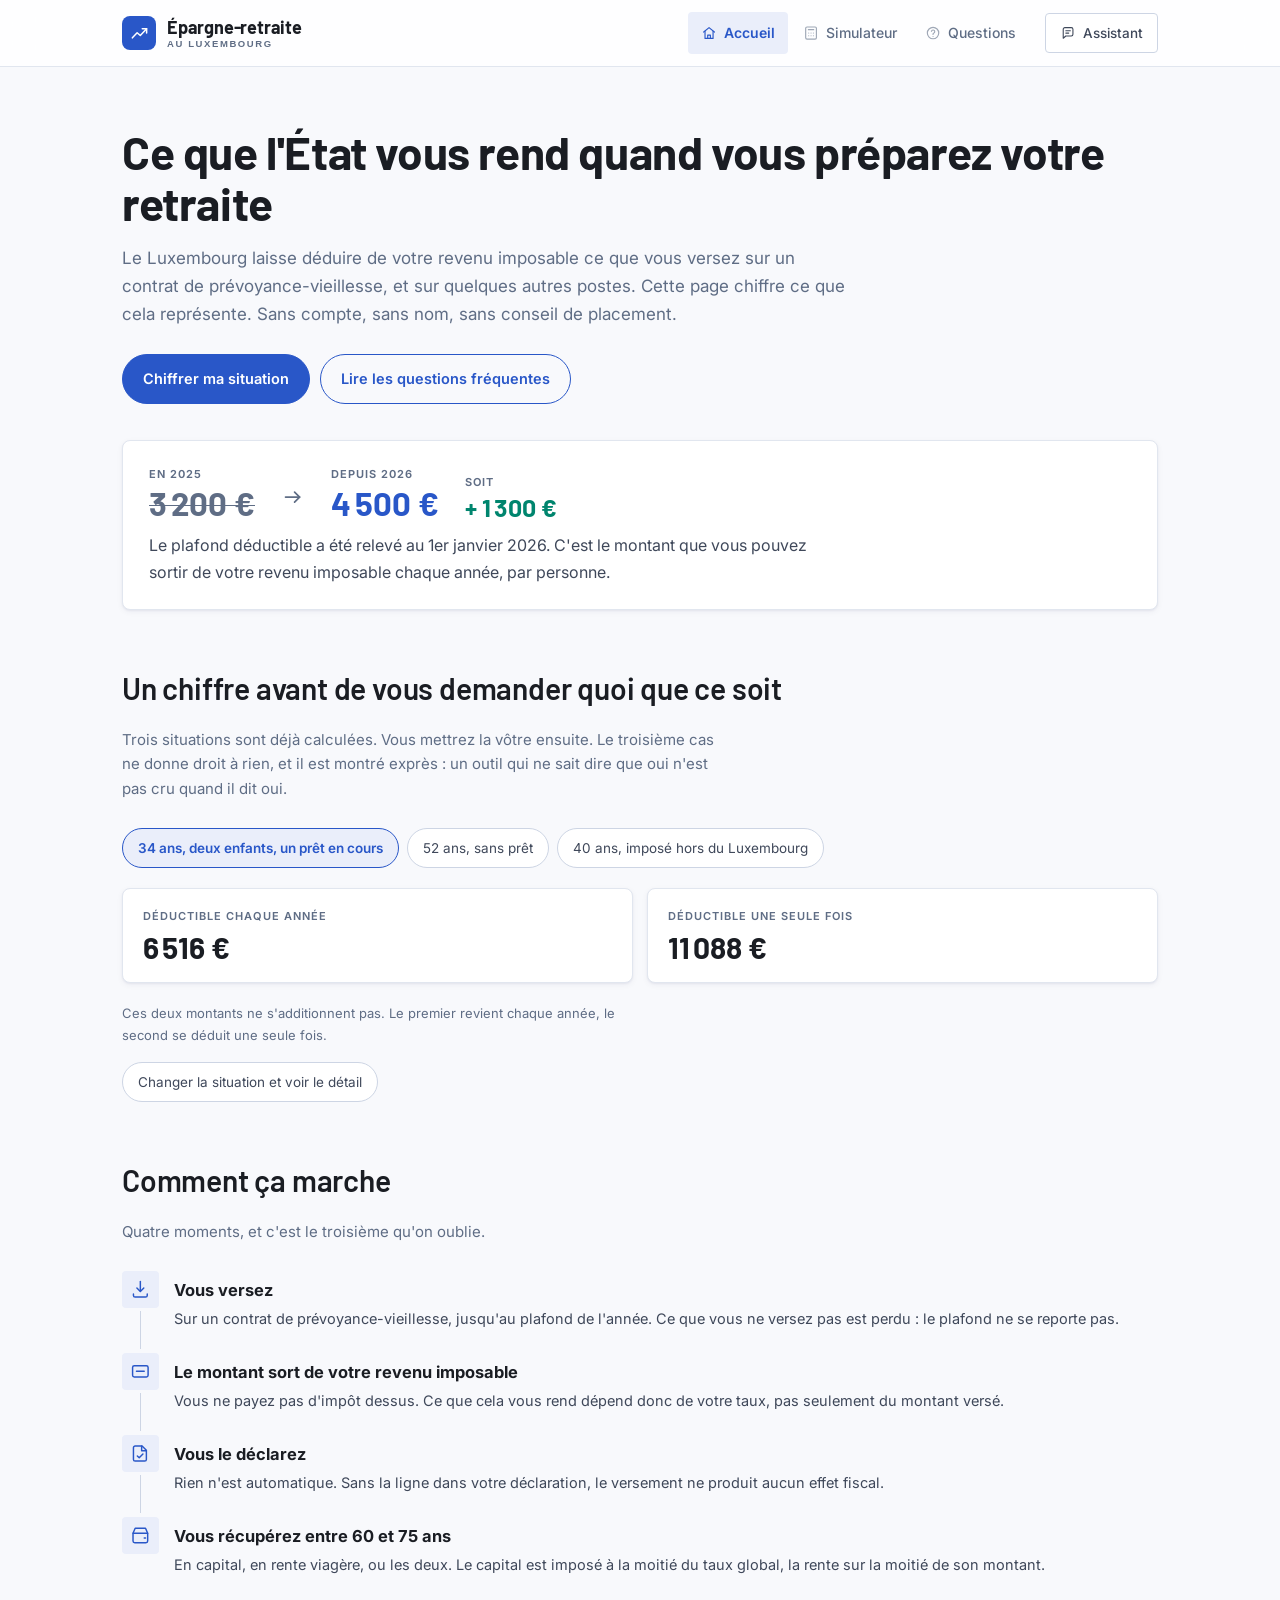
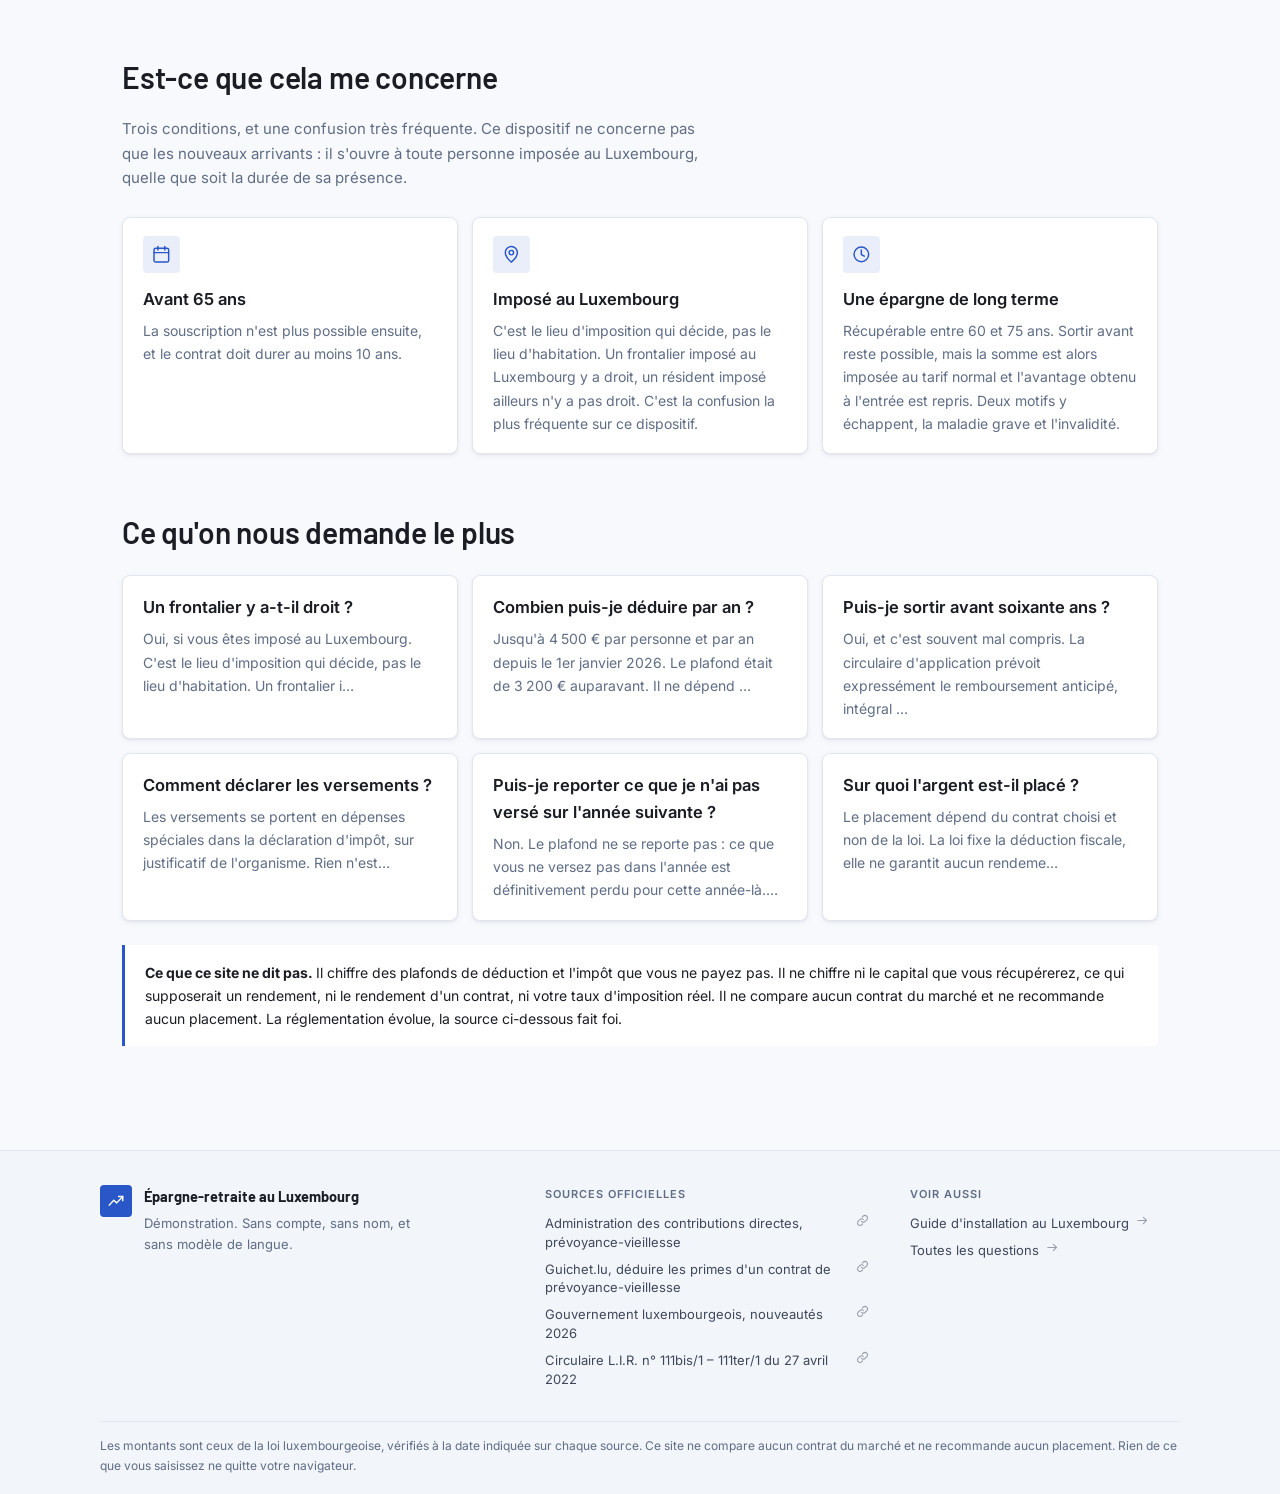
==== prevoyance/index.html @ 9c04411f "L'assistant devient un panneau qui renvoie a l'endroit exact de la page Il etait un quatrieme onglet" ====
<!doctype html>
<html lang="fr">
<head>
<meta charset="utf-8">
<meta name="viewport" content="width=device-width, initial-scale=1">
<title>Épargne-retraite au Luxembourg</title>
<meta name="description" content="Ce que l'État vous rend quand vous préparez votre retraite. La déduction 111bis chiffrée sur votre situation, sans compte et sans nom.">
<link rel="stylesheet" href="app/site.css?v=3">
</head>
<body>

<!-- Le jeu d'icones du site. Defini une seule fois ici, appele par <use> :
     un seul trace en memoire, quelle que soit la frequence d'affichage, et
     aucune requete. Grille de 24, trait de 1.7, bouts ronds, currentColor,
     donc chaque icone prend la couleur du texte qui l'entoure. -->
<svg class="sprite" aria-hidden="true" focusable="false" width="0" height="0">
  <defs>
    <symbol id="i-accueil" viewBox="0 0 24 24" fill="none" stroke="currentColor" stroke-width="1.7" stroke-linecap="round" stroke-linejoin="round"><path d="M4 10.5 12 4l8 6.5"/><path d="M6 9.5V20h12V9.5"/><path d="M10 20v-5h4v5"/></symbol>
    <symbol id="i-calcul" viewBox="0 0 24 24" fill="none" stroke="currentColor" stroke-width="1.7" stroke-linecap="round" stroke-linejoin="round"><rect x="4" y="3" width="16" height="18" rx="2"/><path d="M8 7h8"/><path d="M8.5 12h.01M12 12h.01M15.5 12h.01M8.5 16h.01M12 16h.01M15.5 16h.01"/></symbol>
    <symbol id="i-questions" viewBox="0 0 24 24" fill="none" stroke="currentColor" stroke-width="1.7" stroke-linecap="round" stroke-linejoin="round"><circle cx="12" cy="12" r="8.5"/><path d="M9.6 9.4a2.5 2.5 0 1 1 3.2 2.9c-.5.2-.8.7-.8 1.2v.6"/><path d="M12 17.2h.01"/></symbol>
    <symbol id="i-dialogue" viewBox="0 0 24 24" fill="none" stroke="currentColor" stroke-width="1.7" stroke-linecap="round" stroke-linejoin="round"><path d="M20 14.5a2.5 2.5 0 0 1-2.5 2.5H9l-4 3.5V6.5A2.5 2.5 0 0 1 7.5 4h10A2.5 2.5 0 0 1 20 6.5z"/><path d="M9 9h7M9 12.5h4.5"/></symbol>
    <symbol id="i-soleil" viewBox="0 0 24 24" fill="none" stroke="currentColor" stroke-width="1.7" stroke-linecap="round" stroke-linejoin="round"><circle cx="12" cy="12" r="4"/><path d="M12 2.5v2M12 19.5v2M4.2 4.2l1.4 1.4M18.4 18.4l1.4 1.4M2.5 12h2M19.5 12h2M4.2 19.8l1.4-1.4M18.4 5.6l1.4-1.4"/></symbol>
    <symbol id="i-lune" viewBox="0 0 24 24" fill="none" stroke="currentColor" stroke-width="1.7" stroke-linecap="round" stroke-linejoin="round"><path d="M20 14.2A8.4 8.4 0 0 1 9.8 4 8.5 8.5 0 1 0 20 14.2z"/></symbol>
    <symbol id="i-systeme" viewBox="0 0 24 24" fill="none" stroke="currentColor" stroke-width="1.7" stroke-linecap="round" stroke-linejoin="round"><circle cx="12" cy="12" r="8.5"/><path d="M12 3.5v17" /><path d="M12 20.5a8.5 8.5 0 0 0 0-17" fill="currentColor" stroke="none"/></symbol>
    <symbol id="i-verser" viewBox="0 0 24 24" fill="none" stroke="currentColor" stroke-width="1.7" stroke-linecap="round" stroke-linejoin="round"><path d="M12 3v11"/><path d="M8 10.5 12 14.5l4-4"/><path d="M4 17.5v1.5a2 2 0 0 0 2 2h12a2 2 0 0 0 2-2v-1.5"/></symbol>
    <symbol id="i-retrancher" viewBox="0 0 24 24" fill="none" stroke="currentColor" stroke-width="1.7" stroke-linecap="round" stroke-linejoin="round"><rect x="3" y="5.5" width="18" height="13" rx="2"/><path d="M7.5 12h9"/></symbol>
    <symbol id="i-declarer" viewBox="0 0 24 24" fill="none" stroke="currentColor" stroke-width="1.7" stroke-linecap="round" stroke-linejoin="round"><path d="M6 3.5h8l5 5V19a2 2 0 0 1-2 2H6a2 2 0 0 1-2-2V5.5a2 2 0 0 1 2-2z"/><path d="M13.5 3.5V9H19"/><path d="M8.5 15l2.2 2.2L15 12.8"/></symbol>
    <symbol id="i-recuperer" viewBox="0 0 24 24" fill="none" stroke="currentColor" stroke-width="1.7" stroke-linecap="round" stroke-linejoin="round"><path d="M3.5 9.5h17v9a2 2 0 0 1-2 2h-13a2 2 0 0 1-2-2z"/><path d="M3.5 9.5 6 3.8h12l2.5 5.7"/><path d="M16.5 15h1.5"/></symbol>
    <symbol id="i-calendrier" viewBox="0 0 24 24" fill="none" stroke="currentColor" stroke-width="1.7" stroke-linecap="round" stroke-linejoin="round"><rect x="3.5" y="5" width="17" height="16" rx="2"/><path d="M3.5 10h17"/><path d="M8 3v4M16 3v4"/></symbol>
    <symbol id="i-territoire" viewBox="0 0 24 24" fill="none" stroke="currentColor" stroke-width="1.7" stroke-linecap="round" stroke-linejoin="round"><path d="M12 21s7-5.6 7-11a7 7 0 1 0-14 0c0 5.4 7 11 7 11z"/><circle cx="12" cy="10" r="2.6"/></symbol>
    <symbol id="i-duree" viewBox="0 0 24 24" fill="none" stroke="currentColor" stroke-width="1.7" stroke-linecap="round" stroke-linejoin="round"><circle cx="12" cy="12" r="8.5"/><path d="M12 7v5.2l3.4 2"/></symbol>
    <symbol id="i-valide" viewBox="0 0 24 24" fill="none" stroke="currentColor" stroke-width="1.7" stroke-linecap="round" stroke-linejoin="round"><circle cx="12" cy="12" r="8.5"/><path d="M8.4 12.3l2.5 2.5 4.7-5"/></symbol>
    <symbol id="i-bifurque" viewBox="0 0 24 24" fill="none" stroke="currentColor" stroke-width="1.7" stroke-linecap="round" stroke-linejoin="round"><path d="M12 20.5V13"/><path d="M12 13 6.5 8.2V3.5"/><path d="M12 13l5.5-4.8V3.5"/><circle cx="12" cy="21" r="1.4"/></symbol>
    <symbol id="i-hors" viewBox="0 0 24 24" fill="none" stroke="currentColor" stroke-width="1.7" stroke-linecap="round" stroke-linejoin="round"><circle cx="12" cy="12" r="8.5"/><path d="M6.2 6.2l11.6 11.6"/></symbol>
    <symbol id="i-bouclier" viewBox="0 0 24 24" fill="none" stroke="currentColor" stroke-width="1.7" stroke-linecap="round" stroke-linejoin="round"><path d="M12 3.2 5 6v6c0 4.2 3 7.4 7 8.8 4-1.4 7-4.6 7-8.8V6z"/><path d="M9.2 12.2l2 2 3.6-3.9"/></symbol>
    <symbol id="i-fleche" viewBox="0 0 24 24" fill="none" stroke="currentColor" stroke-width="1.7" stroke-linecap="round" stroke-linejoin="round"><path d="M4.5 12h14"/><path d="M13.5 7l5 5-5 5"/></symbol>
    <symbol id="i-lien" viewBox="0 0 24 24" fill="none" stroke="currentColor" stroke-width="1.7" stroke-linecap="round" stroke-linejoin="round"><path d="M10.5 13.5a4 4 0 0 0 5.7 0l2.6-2.6a4 4 0 1 0-5.7-5.7l-1.4 1.4"/><path d="M13.5 10.5a4 4 0 0 0-5.7 0l-2.6 2.6a4 4 0 1 0 5.7 5.7l1.4-1.4"/></symbol>
    <symbol id="i-fermer" viewBox="0 0 24 24" fill="none" stroke="currentColor" stroke-width="1.7" stroke-linecap="round" stroke-linejoin="round"><path d="M6.5 6.5l11 11M17.5 6.5l-11 11"/></symbol>
    <symbol id="i-cible" viewBox="0 0 24 24" fill="none" stroke="currentColor" stroke-width="1.7" stroke-linecap="round" stroke-linejoin="round"><circle cx="12" cy="12" r="8"/><circle cx="12" cy="12" r="3.4"/><path d="M12 1.8v2.6M12 19.6v2.6M1.8 12h2.6M19.6 12h2.6"/></symbol>
    <symbol id="i-source" viewBox="0 0 24 24" fill="none" stroke="currentColor" stroke-width="1.7" stroke-linecap="round" stroke-linejoin="round"><path d="M6 3.5h8l5 5V19a2 2 0 0 1-2 2H6a2 2 0 0 1-2-2V5.5a2 2 0 0 1 2-2z"/><path d="M13.5 3.5V9H19"/><path d="M8 13h8M8 16.5h5"/></symbol>
  </defs>
</svg>

<!-- Coquille propre a ce site : une marque, quatre liens, un pied de page.
     Aucune barre du guide d'installation, aucun selecteur d'audience. Ce site
     s'adresse aussi bien a quelqu'un qui vient d'arriver qu'a quelqu'un qui vit
     ici depuis dix ans, et sa navigation doit le dire. -->
<header class="top">
  <div class="top-in">
    <button class="brand" id="brand" title="Retour à l'accueil" aria-label="Épargne-retraite au Luxembourg, retour à l'accueil">
      <span class="mark" aria-hidden="true">
        <svg viewBox="0 0 24 24" fill="none" stroke="currentColor" stroke-width="1.9" stroke-linecap="round" stroke-linejoin="round" focusable="false">
          <path d="M3 17.5 9 11l4 3.5L21 6"/>
          <path d="M15.5 6H21v5.5"/>
        </svg>
      </span>
      <span class="brand-lock">
        <span class="brand-txt">Épargne-retraite</span>
        <span class="brand-desc">au Luxembourg</span>
      </span>
    </button>
    <nav class="tabs" id="tabs" role="tablist" aria-label="Sections">
      <button role="tab" id="tab-accueil" data-vue="accueil" aria-selected="true" aria-controls="vue-accueil" tabindex="0"><svg class="ic" aria-hidden="true" focusable="false"><use href="#i-accueil"/></svg><span>Accueil</span></button>
      <button role="tab" id="tab-simulateur" data-vue="simulateur" aria-selected="false" aria-controls="vue-simulateur" tabindex="-1"><svg class="ic" aria-hidden="true" focusable="false"><use href="#i-calcul"/></svg><span>Simulateur</span></button>
      <button role="tab" id="tab-questions" data-vue="questions" aria-selected="false" aria-controls="vue-questions" tabindex="-1"><svg class="ic" aria-hidden="true" focusable="false"><use href="#i-questions"/></svg><span>Questions</span></button>
    </nav>
    <!-- L'assistant n'est pas une destination, c'est un compagnon : il s'ouvre
         par-dessus la vue courante et y reste pendant qu'on lit. -->
    <button id="assistant-btn" class="btn-assistant" aria-expanded="false" aria-controls="panneau">
      <svg class="ic" aria-hidden="true" focusable="false"><use href="#i-dialogue"/></svg>
      <span>Assistant</span>
    </button>
  </div>
</header>

<main>

  <!-- Accueil -->
  <section class="vue" role="tabpanel" aria-labelledby="tab-accueil" id="vue-accueil">
    <div class="hero">
      <h1>Ce que l'État vous rend quand vous préparez votre retraite</h1>
      <p class="lead">
        Le Luxembourg laisse déduire de votre revenu imposable ce que vous versez sur un contrat
        de prévoyance-vieillesse, et sur quelques autres postes. Cette page chiffre ce que cela
        représente. Sans compte, sans nom, sans conseil de placement.
      </p>
      <div class="hero-cta">
        <button class="btn" data-aller="simulateur">Chiffrer ma situation</button>
        <button class="btn contour" data-aller="questions">Lire les questions fréquentes</button>
      </div>
    </div>

    <div id="acc-mouvement"></div>

    <h2>Un chiffre avant de vous demander quoi que ce soit</h2>
    <p class="lead small">
      Trois situations sont déjà calculées. Vous mettrez la vôtre ensuite. Le troisième cas ne
      donne droit à rien, et il est montré exprès : un outil qui ne sait dire que oui n'est pas
      cru quand il dit oui.
    </p>
    <div class="chips" id="acc-cas"></div>
    <div id="acc-apercu"></div>

    <h2>Comment ça marche</h2>
    <p class="lead small">Quatre moments, et c'est le troisième qu'on oublie.</p>
    <div id="acc-principe"></div>

    <h2>Est-ce que cela me concerne</h2>
    <p class="lead small">
      Trois conditions, et une confusion très fréquente. Ce dispositif ne concerne pas que
      les nouveaux arrivants : il s'ouvre à toute personne imposée au Luxembourg, quelle que
      soit la durée de sa présence.
    </p>
    <div id="acc-concerne"></div>

    <h2>Ce qu'on nous demande le plus</h2>
    <div class="grid" id="acc-questions"></div>

    <div class="notice small" id="acc-reserves"></div>
  </section>

  <!-- Ce que cela rapporte -->
  <section class="vue" role="tabpanel" aria-labelledby="tab-simulateur" id="vue-simulateur" hidden>
    <h1>Ce que cela rapporte</h1>
    <p class="lead">
      Quatre questions, et pas une de plus. Chaque montant affiché indique comment il est obtenu.
    </p>
    <div class="chips" id="sim-cas"></div>
    <div class="card">
      <div class="row" id="sim-champs"></div>
    </div>
    <div id="sim-resultat"></div>
    <div class="notice small" id="sim-reserves"></div>
  </section>

  <!-- Questions fréquentes -->
  <section class="vue" role="tabpanel" aria-labelledby="tab-questions" id="vue-questions" hidden>
    <h1>Questions fréquentes</h1>
    <p class="lead">
      On y trouve ce qu'on n'aurait pas su demander. Quelqu'un qui ignore que l'épargne est
      bloquée jusqu'à soixante ans ne tapera jamais la question : il la lira ici, et c'est la
      seule façon qu'il l'apprenne avant de signer.
      <span class="badge" id="q-compte"></span>
    </p>
    <div class="search-bar">
      <input type="search" id="q-filtre" placeholder="Filtrer : frontalier, plafond, sortie, décès..." autocomplete="off">
    </div>
    <div class="chips" id="q-themes"></div>
    <div id="q-liste"></div>
  </section>

  <!-- Poser une question -->

</main>

<!-- Le panneau est fixe et porte son propre defilement. Un cadre qui defile a
     l'interieur d'une page qui defile oblige a viser pour choisir lequel
     bouge : ici les deux zones sont separees a l'ecran, et chacune la sienne. -->
<div class="voile" id="voile" hidden></div>
<aside class="panneau" id="panneau" aria-labelledby="pan-titre" hidden>
  <div class="pan-tete">
    <h2 id="pan-titre">
      <svg class="ic" aria-hidden="true" focusable="false"><use href="#i-dialogue"/></svg>
      Poser une question
    </h2>
    <button class="pan-fermer" id="pan-fermer" aria-label="Fermer l'assistant">
      <svg class="ic" aria-hidden="true" focusable="false"><use href="#i-fermer"/></svg>
    </button>
  </div>
  <div class="pan-corps" id="pan-corps">
    <p class="pan-intro">
      Les réponses sont écrites et relues à l'avance, chacune avec sa source. Aucun modèle de
      langue ne rédige ici.
    </p>
    <details class="pan-perimetre">
      <summary>Ce que je sais, ce que je ne sais pas</summary>
      <div class="perimetre" id="as-perimetre"></div>
    </details>
    <div class="chat-log" id="as-log"></div>
  </div>
  <div class="chat-bar">
    <input type="text" id="as-input" placeholder="Votre question, en français courant" autocomplete="off">
    <button class="btn" id="as-envoyer">Demander</button>
  </div>
</aside>

<!-- Une mention qu'on lit sur les quatre vues n'est plus lue nulle part. Elle
     tient donc sur une ligne, et le detail s'ouvre pour qui le cherche. -->
<!-- Ce qu'un pied de page porte d'utile ici, ce sont les sources : le site
     s'interdit d'afficher une reponse sans elles, autant les rassembler. La
     mention legale tient sur une ligne, en bas, et ne se replie pas derriere
     un accordeon : trois lignes de texte ne meritent pas un mecanisme. -->
<footer class="pied">
  <div class="pied-grille">
    <div class="pied-marque">
      <span class="mark" aria-hidden="true">
        <svg viewBox="0 0 24 24" fill="none" stroke="currentColor" stroke-width="1.9" stroke-linecap="round" stroke-linejoin="round" focusable="false">
          <path d="M3 17.5 9 11l4 3.5L21 6"/>
          <path d="M15.5 6H21v5.5"/>
        </svg>
      </span>
      <div>
        <strong>Épargne-retraite au Luxembourg</strong>
        <p>Démonstration. Sans compte, sans nom, et sans modèle de langue.</p>
      </div>
    </div>
    <div class="pied-col">
      <h2>Sources officielles</h2>
      <ul id="pied-sources"></ul>
    </div>
    <div class="pied-col">
      <h2>Voir aussi</h2>
      <ul id="pied-liens"></ul>
    </div>
  </div>
  <p class="pied-bas">
    Les montants sont ceux de la loi luxembourgeoise, vérifiés à la date indiquée sur chaque
    source. Ce site ne compare aucun contrat du marché et ne recommande aucun placement. Rien de
    ce que vous saisissez ne quitte votre navigateur.
  </p>
</footer>

<script src="app/prevoyance.js?v=3"></script>
<script src="app/questions.js?v=3"></script>
<script src="app/site.js?v=3"></script>
</body>
</html>
---- prevoyance/app/site.css ----
/* ============================================================
   Épargne-retraite au Luxembourg — site autonome
   ============================================================
   Feuille propre a ce site. Elle ne partage rien avec le guide
   d'installation : ni la palette, ni la structure, ni le vocabulaire.
   Deux sites, deux identites, meme exigence.
   ============================================================ */

@import url('https://fonts.googleapis.com/css2?family=Barlow:wght@500;600;700&family=Inter:wght@400;500;600;700&display=swap');

/* ------------------------------------------------------------
   Palette
   ------------------------------------------------------------
   Couleurs et typographie relevees sur le site institutionnel du
   groupe : bleu #2957c8, marine #01213c, gris #1a1d23 et #67768e,
   fonds #f8f9fc et #eaeefa, Barlow pour les titres, Inter pour le
   texte, rayons courts de 4 et 8 px.

   La reprise s'arrete a la palette et aux polices. Aucun logo,
   aucun nom, aucune signature : ce site est une demonstration sur
   un dispositif fiscal public, il ne doit passer pour la page
   officielle de personne.
   ------------------------------------------------------------ */

:root {
  --bg: #f8f9fc;
  --surface: #ffffff;
  --surface-2: #f2f5fa;
  --border: #e1e6ef;
  --border-fort: #cdd5e4;
  --text: #1a1d23;
  --text-2: #3f485a;
  /* Le gris de la charte, assombri d'un cran : #67768e rend 4.38 sur le fond
     de page et 3.97 sur le bleu clair, sous le seuil de 4.5 exige pour du
     petit texte. Celui-ci passe sur les quatre fonds clairs du site. */
  --muted: #5f6d85;
  --accent: #2957c8;
  --accent-2: #173682;
  --accent-soft: #eaeefa;
  --profond: #01213c;
  --ok: #00856e;
  --warn: #a04203;
  --warn-soft: #fff3eb;
  --ombre-s: 0 1px 2px rgba(4,29,88,.05), 0 2px 6px rgba(4,29,88,.05);
  --ombre-m: 0 6px 14px -4px rgba(4,29,88,.10), 0 18px 34px -10px rgba(4,29,88,.12);
  --r-s: 4px;
  --r-m: 8px;
  --max: 1080px;
  --micro: 11px;
  --h-champ: 44px;
  --h-top: 66px;
  --titre: Barlow, "Segoe UI", -apple-system, sans-serif;
  --sans: Inter, -apple-system, BlinkMacSystemFont, "Segoe UI", Roboto, sans-serif;
}

*, *::before, *::after { box-sizing: border-box; }

/* ---------- Les icones ----------
   Une icone est un mot de la phrase, pas une image posee a cote : elle
   s'aligne sur la ligne de base du texte et en prend la couleur, par
   currentColor. Sa taille suit celle du texte, en em et non en pixels, ce qui
   la garde juste quand la police grossit sur telephone. */
.sprite { position: absolute; width: 0; height: 0; overflow: hidden; }
.ic {
  width: 1.15em; height: 1.15em; flex: none;
  vertical-align: -.18em; color: inherit; pointer-events: none;
}
[hidden] { display: none !important; }
html, body { overflow-x: hidden; }
body {
  margin: 0; background: var(--bg); color: var(--text);
  font: 16px/1.65 var(--sans);
  -webkit-font-smoothing: antialiased;
}
a { color: var(--accent); text-underline-offset: 3px; }
:focus-visible { outline: 2px solid var(--accent); outline-offset: 2px; border-radius: var(--r-s); }

/* ---------- Coquille ---------- */

header.top {
  position: sticky; top: 0; z-index: 60;
  background: color-mix(in srgb, var(--surface) 82%, transparent);
  backdrop-filter: saturate(180%) blur(16px);
  -webkit-backdrop-filter: saturate(180%) blur(16px);
  border-bottom: 1px solid var(--border);
}
.top-in {
  max-width: var(--max); margin: 0 auto; height: var(--h-top);
  padding-left: max(22px, env(safe-area-inset-left));
  padding-right: max(22px, env(safe-area-inset-right));
  display: flex; align-items: center; gap: 16px; flex-wrap: nowrap;
}
.brand {
  display: flex; align-items: center; gap: 11px; flex: none;
  border: 0; background: none; color: inherit; padding: 0; cursor: pointer;
}
.brand .mark {
  width: 34px; height: 34px; border-radius: var(--r-m); flex: none;
  display: grid; place-items: center; color: var(--surface);
  background: var(--accent);
  transition: background .18s, transform .18s cubic-bezier(.2,.7,.2,1);
}
.brand .mark svg { width: 19px; height: 19px; }
.brand:hover .mark { background: var(--text); transform: translateY(-1px); }
.brand-lock { display: flex; flex-direction: column; align-items: flex-start; gap: 3px; line-height: 1; }
.brand-txt { font-family: var(--titre); font-weight: 700; font-size: 18px; letter-spacing: -.2px; white-space: nowrap; }
.brand-desc {
  font-size: 9.5px; font-weight: 620; letter-spacing: 1.6px;
  text-transform: uppercase; color: var(--muted); white-space: nowrap;
}

nav.tabs {
  display: flex; gap: 2px; margin-left: auto; flex: 0 1 auto; min-width: 0;
  overflow-x: auto; scrollbar-width: none; -webkit-overflow-scrolling: touch;
}
nav.tabs::-webkit-scrollbar { height: 0; }
nav.tabs[data-defile="droite"] { -webkit-mask-image: linear-gradient(90deg, #000 calc(100% - 24px), transparent); mask-image: linear-gradient(90deg, #000 calc(100% - 24px), transparent); }
nav.tabs[data-defile="gauche"] { -webkit-mask-image: linear-gradient(90deg, transparent, #000 24px); mask-image: linear-gradient(90deg, transparent, #000 24px); }
nav.tabs[data-defile="deux"] { -webkit-mask-image: linear-gradient(90deg, transparent, #000 24px, #000 calc(100% - 24px), transparent); mask-image: linear-gradient(90deg, transparent, #000 24px, #000 calc(100% - 24px), transparent); }
nav.tabs button {
  border: 0; background: none; color: var(--muted); cursor: pointer;
  padding: 9px 13px; border-radius: var(--r-s); font: inherit; font-size: 14px; font-weight: 500;
  flex: none; white-space: nowrap; transition: color .18s, background .18s;
  display: inline-flex; align-items: center; gap: 7px;
}
/* L'icone d'un onglet inactif se retire d'un cran : c'est le libelle qui porte
   le sens, l'icone n'aide qu'a le retrouver du coin de l'oeil. */
nav.tabs button .ic { opacity: .6; transition: opacity .18s; }
nav.tabs button:hover .ic,
nav.tabs button[aria-selected="true"] .ic { opacity: 1; }
nav.tabs button:hover { color: var(--text); background: var(--surface-2); }
nav.tabs button[aria-selected="true"] { color: var(--accent); font-weight: 600; background: var(--accent-soft); }


@media (max-width: 900px) {
  :root { --h-top: 58px; }
  .brand-txt { font-size: 16.5px; }
  nav.tabs button { padding: 8px 10px; font-size: 13.5px; }
}
@media (max-width: 620px) { .brand-desc { display: none; } }
/* Sous 520 px, le nom de la marque prend la moitie de la barre au detriment
   des onglets, qui eux servent a naviguer. La marque garde son signe, qui
   ramene a l'accueil et se reconnait aussi bien. */
@media (max-width: 520px) { .brand-txt { display: none; } }

/* Sous 760 px, trois elements se disputent la barre et les onglets sont les
   perdants : ils tombent a la largeur d'une icone. Le bouton de l'assistant
   passe donc au seul pictogramme, et les onglets a leur libelle seul. Ce sont
   les onglets qui portent la navigation, ils gardent le texte. */
@media (max-width: 760px) {
  .btn-assistant { padding: 0; width: 38px; height: 38px; justify-content: center; }
  .btn-assistant span { position: absolute; width: 1px; height: 1px; overflow: hidden; clip-path: inset(50%); }
  .btn-assistant .ic { width: 1.3em; height: 1.3em; }
  nav.tabs { flex: 1 1 auto; }
  nav.tabs button .ic { display: none; }
  nav.tabs button { gap: 0; }
}

/* ---------- Structure ---------- */

main { max-width: var(--max); margin: 0 auto; padding: 0 max(22px, env(safe-area-inset-left)) 80px; }
h1 { font-family: var(--titre); font-weight: 700; font-size: clamp(30px, 4.6vw, 46px); line-height: 1.1; margin: 40px 0 16px; letter-spacing: -.4px; }
h2 { font-family: var(--titre); font-weight: 600; font-size: clamp(22px, 2.8vw, 30px); margin: 54px 0 14px; letter-spacing: -.2px; }
h3 { font-size: 16.5px; margin: 20px 0 8px; font-weight: 620; }
p { color: var(--text-2); }
.lead { color: var(--muted); font-size: 17px; margin: 0 0 26px; max-width: 66ch; }
.lead.small { font-size: 15px; }
.hint { font-size: 13px; color: var(--muted); margin-top: 9px; max-width: 64ch; }

.hero { padding: 20px 0 8px; }
.hero-cta { display: flex; gap: 10px; flex-wrap: wrap; margin-top: 22px; }

.btn {
  border: 1px solid var(--accent); background: var(--accent); color: var(--surface);
  padding: 12px 20px; border-radius: 999px; cursor: pointer;
  font: inherit; font-size: 14.5px; font-weight: 600;
  transition: background .16s, border-color .16s, transform .16s;
}
.btn:hover { background: var(--text); border-color: var(--text); transform: translateY(-1px); }
.btn.contour { background: none; color: var(--accent); }
.btn.contour:hover { background: var(--accent-soft); color: var(--accent); border-color: var(--accent); transform: translateY(-1px); }

.card {
  background: var(--surface); border: 1px solid var(--border);
  border-radius: var(--r-m); padding: 22px 24px; box-shadow: var(--ombre-s); margin: 20px 0;
}
.row { display: flex; gap: 18px; flex-wrap: wrap; align-items: flex-end; }
.row > div { flex: 1 1 180px; min-width: 0; }
label { display: block; font-size: 13px; color: var(--muted); font-weight: 600; margin-bottom: 6px; }
input:not([type="checkbox"]), select {
  width: 100%; height: var(--h-champ); padding: 0 13px; margin: 0;
  -webkit-appearance: none; appearance: none;
  border: 1px solid var(--border-fort); border-radius: var(--r-s);
  background: var(--surface); color: var(--text);
  font: inherit; font-size: 15px; line-height: normal;
  transition: border-color .16s, box-shadow .16s;
}
select { padding-right: 34px; }

/* « appearance: none » emporte le chevron du select. Une variable CSS ne se
   resout pas dans un url(), et un data URI est charge comme un document
   separe : ni var(), ni currentColor n'y arrivent. Le chevron est donc trace
   au trait sur le conteneur du champ, ou il suit le theme sans effort. */
.champ-sel { position: relative; }
.champ-sel::after {
  content: ""; position: absolute; right: 15px; bottom: 18px;
  width: 8px; height: 8px; pointer-events: none;
  border-right: 1.7px solid var(--accent);
  border-bottom: 1.7px solid var(--accent);
  transform: rotate(45deg);
}
input:not([type="checkbox"]):focus, select:focus {
  outline: none; border-color: var(--accent);
  box-shadow: 0 0 0 3px var(--accent-soft);
}
input[type="number"] { -moz-appearance: textfield; }
input[type="number"]::-webkit-outer-spin-button,
input[type="number"]::-webkit-inner-spin-button { -webkit-appearance: none; margin: 0; }
.check { display: flex; flex-wrap: wrap; align-items: center; gap: 10px; }
.check input { width: 18px; height: 18px; flex: none; accent-color: var(--accent); }
.check label { margin: 0; flex: 1 1 14ch; min-width: 0; display: flex; align-items: center; color: var(--text-2); font-weight: 400; font-size: 14.5px; cursor: pointer; }

.chips { display: flex; flex-wrap: wrap; gap: 8px; margin: 16px 0; }
.chip {
  border: 1px solid var(--border-fort); background: var(--surface); color: var(--text-2);
  padding: 8px 15px; border-radius: 999px; cursor: pointer; font: inherit; font-size: 13.5px;
  transition: color .16s, border-color .16s, background .16s;
}
.chip:hover { color: var(--accent); border-color: var(--accent); background: var(--accent-soft); }
.chip.actif { color: var(--accent); border-color: var(--accent); background: var(--accent-soft); font-weight: 600; }

.notice {
  border-left: 3px solid var(--accent); background: var(--surface);
  border-radius: 0 var(--r-s) var(--r-s) 0; padding: 16px 20px; margin: 24px 0;
}
.notice.small { font-size: 14px; }
.badge {
  display: inline-block; font-size: var(--micro); padding: 3px 10px; border-radius: 999px;
  background: var(--surface-2); color: var(--muted); border: 1px solid var(--border);
  text-transform: uppercase; letter-spacing: .8px; font-weight: 620; white-space: nowrap;
  vertical-align: middle;
}
.grid { display: grid; gap: 14px; grid-template-columns: repeat(auto-fit, minmax(250px, 1fr)); margin: 18px 0; }
.qcard {
  background: var(--surface); border: 1px solid var(--border); border-radius: var(--r-m);
  padding: 18px 20px; cursor: pointer; box-shadow: var(--ombre-s);
  transition: transform .2s cubic-bezier(.2,.8,.3,1), box-shadow .2s, border-color .2s;
}
.qcard:hover { transform: translateY(-3px); box-shadow: var(--ombre-m); border-color: color-mix(in srgb, var(--accent) 40%, var(--border)); }
/* Le carre teinte donne a l'icone le poids d'un titre. Sans lui, elle se lit
   comme une decoration posee a cote du texte. */
.qcard-ic {
  display: grid; place-items: center;
  width: 37px; height: 37px; border-radius: var(--r-s); margin-bottom: 13px;
  background: var(--accent-soft); color: var(--accent); font-size: 18px;
}
.qcard h3 { margin: 0 0 6px; }
.qcard p { margin: 0; font-size: 14px; color: var(--muted); }

.table-wrap { overflow-x: auto; -webkit-overflow-scrolling: touch; background: var(--surface); border: 1px solid var(--border); border-radius: var(--r-m); margin: 18px 0; }
table { border-collapse: collapse; width: 100%; font-size: 14.5px; }
th, td { text-align: left; padding: 13px 16px; border-bottom: 1px solid var(--border); vertical-align: top; }
tbody tr:last-child td { border-bottom: 0; }
th { font-weight: 620; color: var(--muted); font-size: var(--micro); text-transform: uppercase; letter-spacing: .9px; }
td.num, th.num { text-align: right; white-space: nowrap; font-variant-numeric: tabular-nums; }
tr.total td { background: var(--surface-2); border-top: 2px solid var(--border-fort); font-weight: 600; }

.search-bar { margin-bottom: 18px; max-width: 560px; }

/* ---------- Le plafond montre comme un mouvement ---------- */

.mouvement { background: var(--surface); border: 1px solid var(--border); border-radius: var(--r-m); padding: 24px 26px; margin: 28px 0; box-shadow: var(--ombre-s); }
.mvt-chiffres { display: flex; align-items: flex-end; flex-wrap: wrap; gap: 16px 26px; margin-bottom: 12px; }
.mvt-lab { display: block; font-size: var(--micro); letter-spacing: 1px; text-transform: uppercase; color: var(--muted); font-weight: 650; margin-bottom: 4px; }
.mvt-val { display: block; font-family: var(--titre); font-weight: 700; font-size: 33px; line-height: 1; }
.mvt-av .mvt-val { color: var(--muted); text-decoration: line-through; text-decoration-thickness: 1px; }
.mvt-ap .mvt-val { color: var(--accent); }
.mvt-delta .mvt-val { color: var(--ok); font-size: 25px; }
.mvt-fleche { font-size: 21px; color: var(--muted); padding-bottom: 4px; }
.mouvement p { margin: 0; max-width: 68ch; }
@media (max-width: 560px) { .mvt-val { font-size: 26px; } .mvt-fleche { display: none; } }

/* ---------- Simulateur ---------- */

.kpis { display: grid; gap: 14px; grid-template-columns: repeat(auto-fit, minmax(220px, 1fr)); margin: 20px 0; }
.kpi { background: var(--surface); border: 1px solid var(--border); border-radius: var(--r-m); padding: 18px 20px; box-shadow: var(--ombre-s); }
.kpi .k { font-size: var(--micro); color: var(--muted); text-transform: uppercase; letter-spacing: 1px; font-weight: 620; }
.kpi .v { font-family: var(--titre); font-weight: 700; font-size: 30px; margin-top: 6px; line-height: 1.1; }
.calcul { font-size: 13px; color: var(--muted); max-width: 40ch; }
.sous { display: block; margin-top: 5px; font-size: 12.5px; color: var(--muted); line-height: 1.45; }
.sous.reserve { color: var(--warn); }
.etapes { list-style: none; padding-left: 0; margin: 18px 0; }
.etapes li { position: relative; display: flex; gap: 15px; align-items: flex-start; padding-bottom: 22px; }
/* Un trait relie les quatre moments : c'est lui qui dit la suite, a la place
   des numeros. Le dernier n'en porte pas, il ne mene nulle part. */
.etapes li:not(:last-child)::before {
  content: ""; position: absolute; left: 18px; top: 40px; bottom: 4px;
  width: 1px; background: var(--border-fort);
}
.etape-ic {
  flex: none; display: grid; place-items: center;
  width: 37px; height: 37px; border-radius: var(--r-s);
  background: var(--accent-soft); color: var(--accent); font-size: 18px;
}
.etapes strong { display: block; font-size: 16.5px; margin-bottom: 3px; }
.etapes p { margin: 0; font-size: 14.5px; }
.etapes li > div { padding-top: 6px; }

/* ---------- Questions ---------- */

.qitem { background: var(--surface); border: 1px solid var(--border); border-radius: var(--r-s); margin-bottom: 9px; overflow: hidden; }
.qitem summary { cursor: pointer; padding: 14px 18px; font-weight: 550; list-style: none; display: flex; align-items: center; gap: 12px; }
.qitem summary::-webkit-details-marker { display: none; }
.qitem summary::before { content: "▸"; color: var(--accent); flex: none; }
.qitem[open] summary::before { content: "▾"; }
.qitem[open] summary { border-bottom: 1px solid var(--border); }
.qcorps { padding: 16px 18px 18px 42px; }
.qcorps p { margin: 0 0 10px; }
.qtheme { margin: 30px 0 10px; font-size: 19px; }
.srcs { margin-top: 12px; padding-top: 11px; border-top: 1px solid var(--border); font-size: 13px; }
.srcs strong { display: block; color: var(--muted); text-transform: uppercase; letter-spacing: 1px; font-size: var(--micro); margin-bottom: 5px; }
.srcs a { display: block; margin: 3px 0; }

/* ---------- Assistant ---------- */

.perimetre { display: grid; gap: 14px; grid-template-columns: repeat(auto-fit, minmax(280px, 1fr)); margin: 22px 0; }
.per-bloc { background: var(--surface); border: 1px solid var(--border); border-radius: var(--r-m); padding: 18px 20px; }
.per-bloc h3 { margin: 0 0 10px; font-size: 14px; text-transform: uppercase; letter-spacing: .9px; color: var(--muted); }
.per-bloc ul { margin: 0; padding-left: 18px; font-size: 14px; color: var(--text-2); }
.per-bloc li { margin: 5px 0; }
.per-bloc.sait { border-left: 3px solid var(--ok); }
.per-bloc.pas { border-left: 3px solid var(--border-fort); }

.conv { padding: 0; overflow: hidden; }
.chat-log { min-height: 260px; max-height: 52vh; overflow-y: auto; padding: 18px 20px; display: flex; flex-direction: column; gap: 12px; }
.chat-bar { display: flex; flex-wrap: wrap; gap: 10px; padding: 14px 18px; border-top: 1px solid var(--border); background: var(--surface-2); }
.chat-bar input { flex: 1 1 12rem; min-width: 0; }
.chat-bar .btn { flex: 0 0 auto; }

.msg { max-width: 88%; padding: 12px 15px; border-radius: 12px; font-size: 14.5px; line-height: 1.6; }
.msg.moi { align-self: flex-end; background: var(--accent); color: var(--surface); border-bottom-right-radius: 5px; }
.msg.rep { align-self: flex-start; background: var(--surface-2); border-bottom-left-radius: 5px; }

/* Quatre statuts, quatre rendus distincts. Les aplatir en « du texte dans une
   bulle » annulerait ce que le moteur fait pour distinguer ce qu'il sait de ce
   qu'il suppose. */
.msg.rep { border-left: 3px solid var(--ok); }
.msg.preciser { border-left: 3px solid var(--warn); background: var(--warn-soft); }
.msg.hors { border-left: 3px solid var(--border-fort); }
.msg.perso { border-left: 3px solid #b3261e; background: color-mix(in srgb, #b3261e 8%, transparent); }
.msg .statut { display: block; font-size: var(--micro); text-transform: uppercase; letter-spacing: 1px; font-weight: 650; margin-bottom: 7px; opacity: .8; }
.msg .chips { margin: 10px 0 0; }
.msg .chip { font-size: 12.5px; padding: 6px 12px; }


/* ---------- Graphiques ----------
   Le SVG porte le dessin, la feuille porte le style : les couleurs de trait
   restent dans le JS, ou elles suivent la donnee, et tout ce qui est typographie
   vient d'ici, ou il suit le reste du site. */

.graphe-bloc {
  background: var(--surface); border: 1px solid var(--border);
  border-radius: var(--r-m); padding: 20px 22px 14px; margin: 20px 0;
  box-shadow: var(--ombre-s);
}
.graphe-titre {
  font-family: var(--titre); font-weight: 600; font-size: 16px;
  color: var(--text); margin-bottom: 10px;
}
.graphe { display: block; width: 100%; height: auto; overflow: visible; }
.g-grille { stroke: var(--border); stroke-width: 1; }
.g-axe { stroke: var(--border-fort); stroke-width: 1; }
.g-lab {
  font-family: var(--sans); font-size: 12px; fill: var(--muted);
  text-anchor: middle; dominant-baseline: auto;
}
.g-lab-y { text-anchor: end; }
.g-val { font-weight: 650; fill: var(--text-2); font-size: 12.5px; }
.g-fin { text-anchor: start; font-weight: 650; fill: var(--text-2); }
.graphe-note { margin: 12px 0 0; font-size: 12.5px; color: var(--muted); max-width: 72ch; }

/* Sous 620 px, un graphique de 720 de large rend un texte de 12 px a 10 px
   reels. Il defile alors a sa taille plutot que de retrecir. */
@media (max-width: 620px) {
  .graphe-bloc { overflow-x: auto; -webkit-overflow-scrolling: touch; }
  .graphe { width: 660px; max-width: none; }
}


/* ---------- Le panneau de l'assistant ----------
   Fixe, hauteur d'ecran, defilement propre. Un cadre qui defile a l'interieur
   d'une page qui defile oblige a viser pour choisir lequel bouge ; ici les
   deux zones sont separees a l'ecran et chacune porte le sien. */

.btn-assistant {
  flex: none; display: inline-flex; align-items: center; gap: 7px;
  padding: 8px 14px; border: 1px solid var(--border-fort); border-radius: var(--r-s);
  background: var(--surface); color: var(--text-2); cursor: pointer;
  font: inherit; font-size: 13.5px; font-weight: 500; white-space: nowrap;
  transition: color .16s, border-color .16s, background .16s;
}
.btn-assistant:hover { color: var(--accent); border-color: var(--accent); background: var(--accent-soft); }
.btn-assistant.actif { color: #fff; background: var(--accent); border-color: var(--accent); }

.voile {
  position: fixed; inset: 0; z-index: 70;
  background: rgba(1, 33, 60, .34);
  -webkit-backdrop-filter: blur(1px); backdrop-filter: blur(1px);
}

.panneau {
  position: fixed; z-index: 80;
  top: var(--h-top); right: 0; bottom: 0; width: min(420px, 100vw);
  display: flex; flex-direction: column;
  background: var(--surface); border-left: 1px solid var(--border);
  box-shadow: var(--ombre-m);
  padding-right: env(safe-area-inset-right);
}
.pan-tete {
  flex: none; display: flex; align-items: center; gap: 10px;
  padding: 14px 12px 14px 20px; border-bottom: 1px solid var(--border);
}
.pan-tete h2 {
  flex: 1; margin: 0; font-family: var(--titre); font-weight: 600; font-size: 16px;
  display: flex; align-items: center; gap: 9px; color: var(--text);
}
.pan-fermer {
  flex: none; width: 34px; height: 34px; display: grid; place-items: center;
  border: 0; border-radius: var(--r-s); background: none; color: var(--muted);
  cursor: pointer; font-size: 17px; transition: color .16s, background .16s;
}
.pan-fermer:hover { color: var(--accent); background: var(--accent-soft); }

/* Un seul element defile : ce corps. La barre de saisie reste au bas du
   panneau, ou le pouce la trouve sans faire remonter la conversation. */
.pan-corps { flex: 1; min-height: 0; overflow-y: auto; -webkit-overflow-scrolling: touch; padding: 16px 20px 4px; }
.pan-intro { margin: 0 0 14px; font-size: 13px; color: var(--muted); }
.pan-perimetre { margin: 0 0 14px; }
.pan-perimetre summary {
  cursor: pointer; list-style: none; font-size: 13px; color: var(--accent);
  text-decoration: underline; text-underline-offset: 3px;
}
.pan-perimetre summary::-webkit-details-marker { display: none; }
.pan-perimetre .perimetre { margin-top: 12px; }
.panneau .chat-log { max-height: none; overflow: visible; padding: 0; }
.panneau .chat-bar {
  flex: none; border-top: 1px solid var(--border); padding: 12px 20px;
  padding-bottom: max(12px, env(safe-area-inset-bottom));
  background: var(--surface);
}
.panneau .msg { max-width: 100%; }

/* Au-dela de 1180 px le panneau pousse le contenu au lieu de le recouvrir :
   on peut lire le simulateur et poser sa question en meme temps, ce qui est
   tout l'interet de le sortir de son onglet. */
@media (min-width: 1180px) {
  body[data-panneau="1"] main,
  body[data-panneau="1"] .pied { margin-right: min(420px, 100vw); }
  body[data-panneau="1"] main, body[data-panneau="1"] .pied { transition: margin-right .22s cubic-bezier(.2,.7,.2,1); }
}

/* ---------- Renvoyer vers un endroit de la page ----------
   Le surlignage dure le temps qu'il faut pour trouver, puis s'efface : une
   marque qui reste devient une decoration et on cesse de la voir. */

.chip.vise { color: var(--accent); border-color: color-mix(in srgb, var(--accent) 45%, var(--border-fort)); }
.chip.vise:hover { background: var(--accent-soft); }

.surligne { animation: sursaut 2.8s cubic-bezier(.2,.7,.2,1); border-radius: var(--r-m); }
@keyframes sursaut {
  0%   { box-shadow: 0 0 0 0 color-mix(in srgb, var(--accent) 60%, transparent); background-color: var(--accent-soft); }
  12%  { box-shadow: 0 0 0 5px color-mix(in srgb, var(--accent) 26%, transparent); background-color: var(--accent-soft); }
  70%  { box-shadow: 0 0 0 5px color-mix(in srgb, var(--accent) 26%, transparent); background-color: var(--accent-soft); }
  100% { box-shadow: 0 0 0 0 transparent; background-color: transparent; }
}
@media (prefers-reduced-motion: reduce) {
  .surligne { animation: none; box-shadow: 0 0 0 3px var(--accent); }
}

/* ---------- Pied de page ----------
   Ce qu'il porte d'utile, ce sont les sources : le site s'interdit d'afficher
   une reponse sans elles, autant les rassembler. La mention legale tient sur
   une ligne, en bas, sans accordeon : trois lignes ne meritent pas un
   mecanisme a ouvrir. */

.pied {
  border-top: 1px solid var(--border); background: var(--surface-2);
  padding: 34px max(22px, env(safe-area-inset-left)) 0;
  font-size: 13px;
}
.pied-grille {
  max-width: var(--max); margin: 0 auto;
  display: grid; gap: 26px 40px;
  grid-template-columns: 1.5fr 1.2fr 1fr;
}
.pied-marque { display: flex; gap: 12px; align-items: flex-start; }
.pied-marque .mark {
  width: 32px; height: 32px; border-radius: var(--r-s); flex: none;
  display: grid; place-items: center; background: var(--accent); color: #fff;
}
.pied-marque .mark svg { width: 18px; height: 18px; }
.pied-marque strong { display: block; font-family: var(--titre); font-size: 14.5px; color: var(--text); }
.pied-marque p { margin: 4px 0 0; color: var(--muted); max-width: 34ch; }
.pied-col h2 {
  margin: 0 0 10px; font-family: var(--sans); font-size: var(--micro);
  font-weight: 600; letter-spacing: .09em; text-transform: uppercase; color: var(--muted);
}
.pied-col ul { list-style: none; margin: 0; padding: 0; }
.pied-col li { margin-bottom: 7px; line-height: 1.45; }
.pied-col a {
  display: inline-flex; align-items: baseline; gap: 6px;
  color: var(--text-2); text-decoration: none;
}
.pied-col a:hover { color: var(--accent); text-decoration: underline; text-underline-offset: 3px; }
.pied-col a .ic { opacity: .5; }
.pied-col a:hover .ic { opacity: 1; }
.pied-bas {
  max-width: var(--max); margin: 26px auto 0; padding: 14px 0 18px;
  border-top: 1px solid var(--border);
  font-size: 12px; color: var(--muted); max-width: var(--max);
}

@media (max-width: 860px) {
  .pied-grille { grid-template-columns: 1fr 1fr; }
  .pied-marque { grid-column: 1 / -1; }
}
@media (max-width: 560px) {
  .pied-grille { grid-template-columns: 1fr; }
}

/* ---------- Cibles tactiles ---------- */

@media (pointer: coarse) {
  :root { --micro: 12px; }
  nav.tabs button { min-height: 44px; }
  .chip { min-height: 40px; padding: 10px 16px; }
  .btn { min-height: 46px; }
  .check { min-height: 44px; }
  .check input { width: 22px; height: 22px; }
  .check label { min-height: 44px; font-size: 15px; }
  .qitem summary { min-height: 52px; }
  .srcs a,   input, select { font-size: 16px; }
}

@media (max-width: 700px) {
  main { padding: 0 16px 70px; }
  .row { flex-direction: column; align-items: stretch; }
  .row > div { width: 100%; }
  .kpis { grid-template-columns: 1fr; }
  table { min-width: 520px; }
}
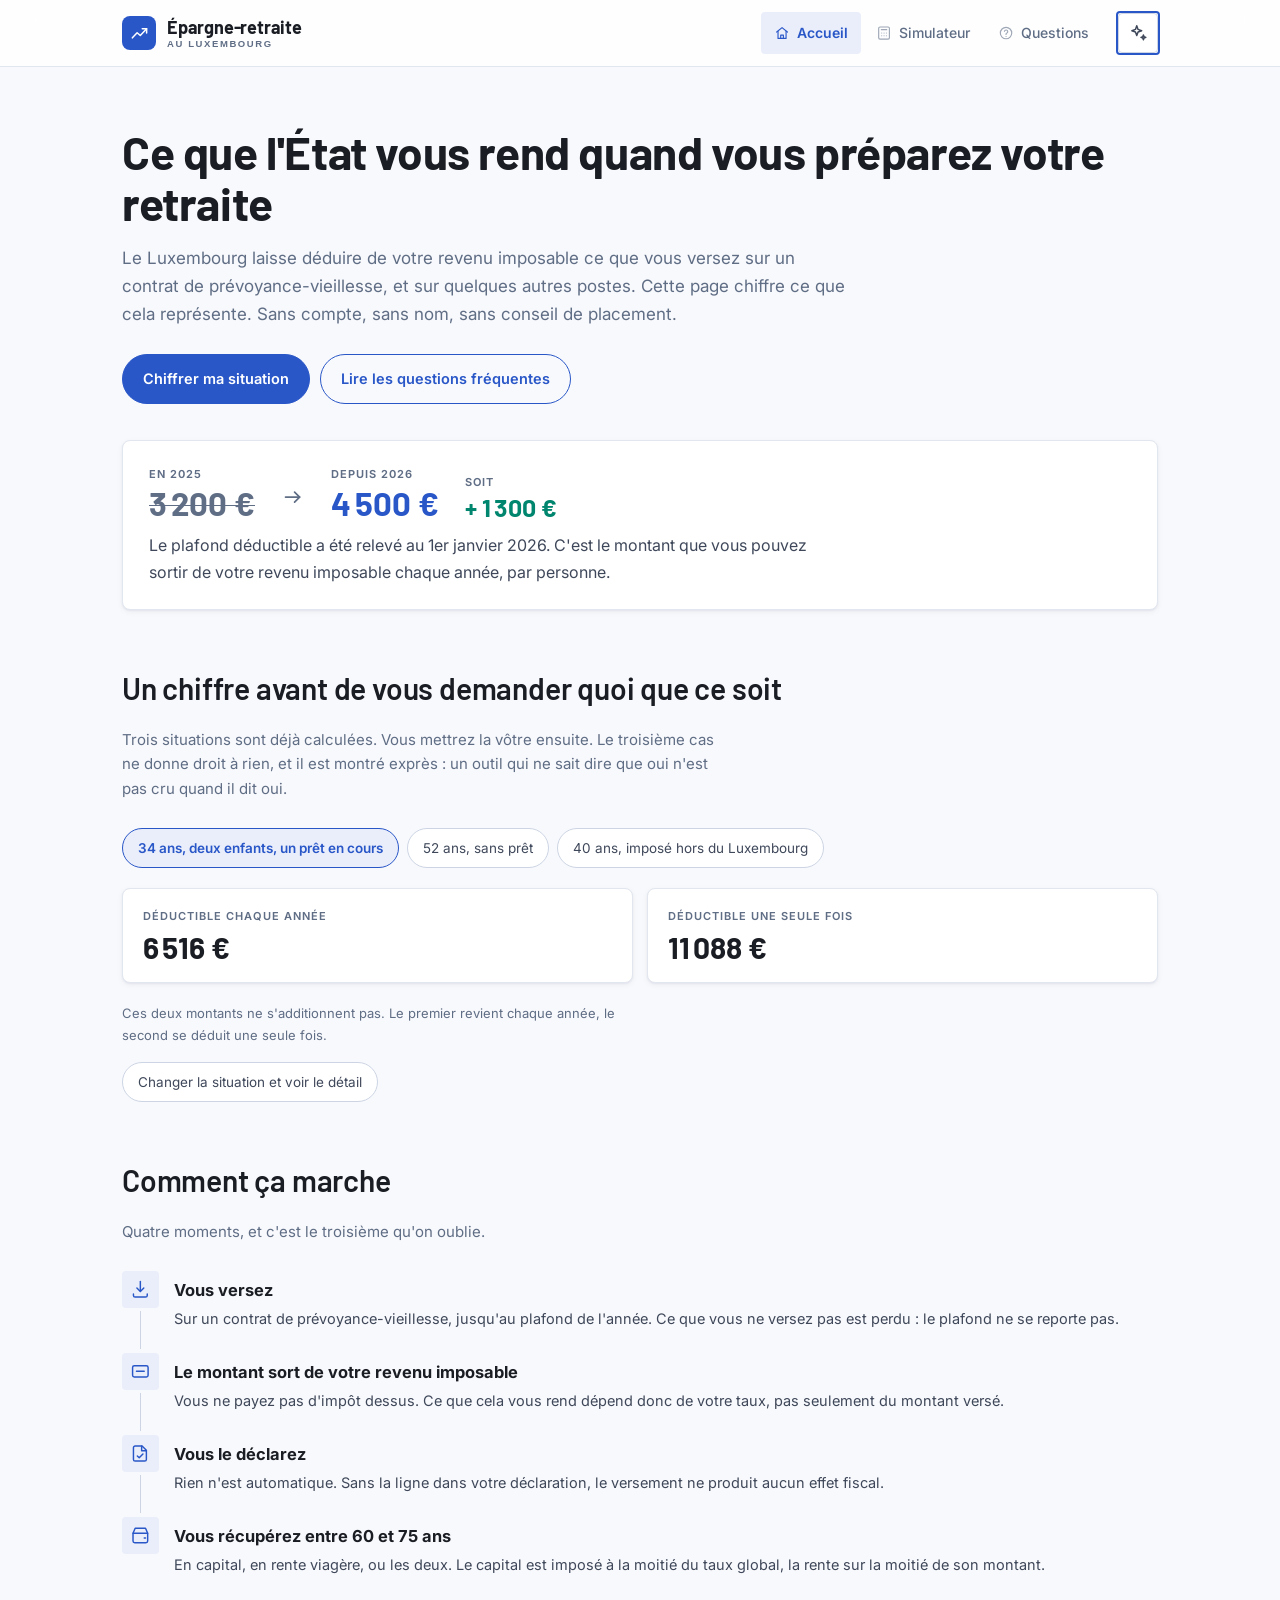
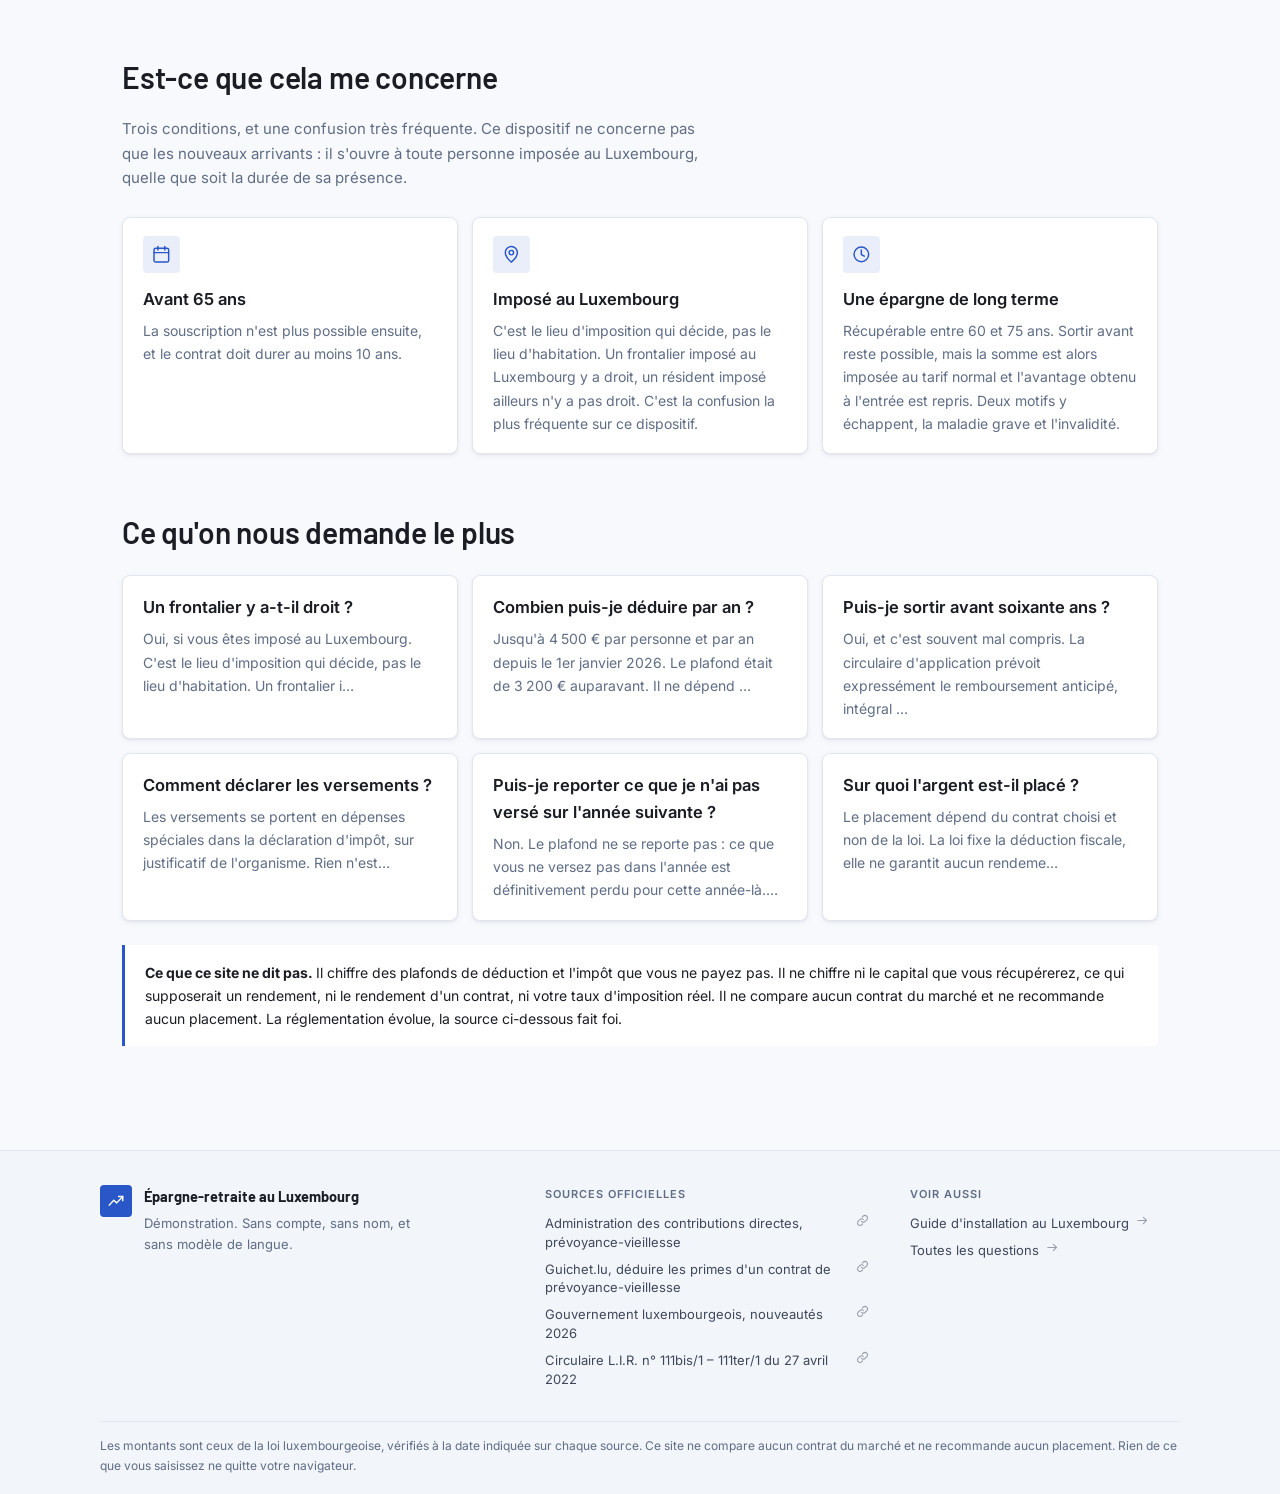
==== commit 058bf5dd: "Le volet devient une vraie colonne, et son bouton se passe de texte La barre de defilement de la pag" ====
--- a/prevoyance/index.html
+++ b/prevoyance/index.html
@@ -5,7 +5,7 @@
 <meta name="viewport" content="width=device-width, initial-scale=1">
 <title>Épargne-retraite au Luxembourg</title>
 <meta name="description" content="Ce que l'État vous rend quand vous préparez votre retraite. La déduction 111bis chiffrée sur votre situation, sans compte et sans nom.">
-<link rel="stylesheet" href="app/site.css?v=3">
+<link rel="stylesheet" href="app/site.css?v=4">
 </head>
 <body>
 
@@ -35,6 +35,8 @@
     <symbol id="i-bouclier" viewBox="0 0 24 24" fill="none" stroke="currentColor" stroke-width="1.7" stroke-linecap="round" stroke-linejoin="round"><path d="M12 3.2 5 6v6c0 4.2 3 7.4 7 8.8 4-1.4 7-4.6 7-8.8V6z"/><path d="M9.2 12.2l2 2 3.6-3.9"/></symbol>
     <symbol id="i-fleche" viewBox="0 0 24 24" fill="none" stroke="currentColor" stroke-width="1.7" stroke-linecap="round" stroke-linejoin="round"><path d="M4.5 12h14"/><path d="M13.5 7l5 5-5 5"/></symbol>
     <symbol id="i-lien" viewBox="0 0 24 24" fill="none" stroke="currentColor" stroke-width="1.7" stroke-linecap="round" stroke-linejoin="round"><path d="M10.5 13.5a4 4 0 0 0 5.7 0l2.6-2.6a4 4 0 1 0-5.7-5.7l-1.4 1.4"/><path d="M13.5 10.5a4 4 0 0 0-5.7 0l-2.6 2.6a4 4 0 1 0 5.7 5.7l1.4-1.4"/></symbol>
+    <symbol id="i-refaire" viewBox="0 0 24 24" fill="none" stroke="currentColor" stroke-width="1.7" stroke-linecap="round" stroke-linejoin="round"><path d="M20 5.5v5h-5"/><path d="M19.6 10.5A8 8 0 1 0 20 14"/></symbol>
+    <symbol id="i-bas" viewBox="0 0 24 24" fill="none" stroke="currentColor" stroke-width="1.7" stroke-linecap="round" stroke-linejoin="round"><path d="M12 5v13"/><path d="M6.5 12.5 12 18l5.5-5.5"/></symbol>
     <symbol id="i-fermer" viewBox="0 0 24 24" fill="none" stroke="currentColor" stroke-width="1.7" stroke-linecap="round" stroke-linejoin="round"><path d="M6.5 6.5l11 11M17.5 6.5l-11 11"/></symbol>
     <symbol id="i-cible" viewBox="0 0 24 24" fill="none" stroke="currentColor" stroke-width="1.7" stroke-linecap="round" stroke-linejoin="round"><circle cx="12" cy="12" r="8"/><circle cx="12" cy="12" r="3.4"/><path d="M12 1.8v2.6M12 19.6v2.6M1.8 12h2.6M19.6 12h2.6"/></symbol>
     <symbol id="i-source" viewBox="0 0 24 24" fill="none" stroke="currentColor" stroke-width="1.7" stroke-linecap="round" stroke-linejoin="round"><path d="M6 3.5h8l5 5V19a2 2 0 0 1-2 2H6a2 2 0 0 1-2-2V5.5a2 2 0 0 1 2-2z"/><path d="M13.5 3.5V9H19"/><path d="M8 13h8M8 16.5h5"/></symbol>
@@ -45,6 +47,10 @@
      Aucune barre du guide d'installation, aucun selecteur d'audience. Ce site
      s'adresse aussi bien a quelqu'un qui vient d'arriver qu'a quelqu'un qui vit
      ici depuis dix ans, et sa navigation doit le dire. -->
+<!-- Tout ce qui n'est pas le volet vit dans cette colonne. C'est elle qui
+     defile quand le volet est ouvert, et sa barre tombe alors a sa droite,
+     juste a gauche du volet, au lieu de disparaitre derriere lui. -->
+<div class="page" id="page">
 <header class="top">
   <div class="top-in">
     <button class="brand" id="brand" title="Retour à l'accueil" aria-label="Épargne-retraite au Luxembourg, retour à l'accueil">
@@ -66,9 +72,13 @@
     </nav>
     <!-- L'assistant n'est pas une destination, c'est un compagnon : il s'ouvre
          par-dessus la vue courante et y reste pendant qu'on lit. -->
-    <button id="assistant-btn" class="btn-assistant" aria-expanded="false" aria-controls="panneau">
-      <svg class="ic" aria-hidden="true" focusable="false"><use href="#i-dialogue"/></svg>
-      <span>Assistant</span>
+    <button id="assistant-btn" class="btn-assistant" aria-expanded="false" aria-controls="panneau"
+            title="Assistant" aria-label="Ouvrir l'assistant">
+      <svg class="ic-ia" viewBox="0 0 24 24" fill="none" stroke="currentColor" stroke-width="1.7"
+           stroke-linecap="round" stroke-linejoin="round" aria-hidden="true" focusable="false">
+        <path class="et et-1" d="M10 3.2l1.5 4.1 4.1 1.5-4.1 1.5L10 14.4 8.5 10.3 4.4 8.8l4.1-1.5z"/>
+        <path class="et et-2" d="M17.6 13.6l.75 2.05 2.05.75-2.05.75-.75 2.05-.75-2.05-2.05-.75 2.05-.75z"/>
+      </svg>
     </button>
   </div>
 </header>
@@ -156,40 +166,6 @@
 <!-- Le panneau est fixe et porte son propre defilement. Un cadre qui defile a
      l'interieur d'une page qui defile oblige a viser pour choisir lequel
      bouge : ici les deux zones sont separees a l'ecran, et chacune la sienne. -->
-<div class="voile" id="voile" hidden></div>
-<aside class="panneau" id="panneau" aria-labelledby="pan-titre" hidden>
-  <div class="pan-tete">
-    <h2 id="pan-titre">
-      <svg class="ic" aria-hidden="true" focusable="false"><use href="#i-dialogue"/></svg>
-      Poser une question
-    </h2>
-    <button class="pan-fermer" id="pan-fermer" aria-label="Fermer l'assistant">
-      <svg class="ic" aria-hidden="true" focusable="false"><use href="#i-fermer"/></svg>
-    </button>
-  </div>
-  <div class="pan-corps" id="pan-corps">
-    <p class="pan-intro">
-      Les réponses sont écrites et relues à l'avance, chacune avec sa source. Aucun modèle de
-      langue ne rédige ici.
-    </p>
-    <details class="pan-perimetre">
-      <summary>Ce que je sais, ce que je ne sais pas</summary>
-      <div class="perimetre" id="as-perimetre"></div>
-    </details>
-    <div class="chat-log" id="as-log"></div>
-  </div>
-  <div class="chat-bar">
-    <input type="text" id="as-input" placeholder="Votre question, en français courant" autocomplete="off">
-    <button class="btn" id="as-envoyer">Demander</button>
-  </div>
-</aside>
-
-<!-- Une mention qu'on lit sur les quatre vues n'est plus lue nulle part. Elle
-     tient donc sur une ligne, et le detail s'ouvre pour qui le cherche. -->
-<!-- Ce qu'un pied de page porte d'utile ici, ce sont les sources : le site
-     s'interdit d'afficher une reponse sans elles, autant les rassembler. La
-     mention legale tient sur une ligne, en bas, et ne se replie pas derriere
-     un accordeon : trois lignes de texte ne meritent pas un mecanisme. -->
 <footer class="pied">
   <div class="pied-grille">
     <div class="pied-marque">
@@ -219,9 +195,63 @@
     ce que vous saisissez ne quitte votre navigateur.
   </p>
 </footer>
-
-<script src="app/prevoyance.js?v=3"></script>
-<script src="app/questions.js?v=3"></script>
-<script src="app/site.js?v=3"></script>
+</div><!-- .page -->
+
+<div class="voile" id="voile" hidden></div>
+<aside class="panneau" id="panneau" aria-labelledby="pan-titre" hidden>
+  <!-- La poignee de redimensionnement, comme un volet de navigateur. 420 px
+       conviennent a une question courte, pas a une reponse qui porte quatre
+       sources et trois suggestions. -->
+  <div class="pan-poignee" id="pan-poignee" role="separator" aria-orientation="vertical"
+       aria-label="Largeur du panneau" tabindex="0" aria-valuemin="320" aria-valuemax="720"></div>
+  <div class="pan-tete">
+    <h2 id="pan-titre">
+      <svg class="ic" aria-hidden="true" focusable="false"><use href="#i-dialogue"/></svg>
+      Poser une question
+    </h2>
+    <button class="pan-outil" id="pan-vider" title="Repartir de zéro" aria-label="Effacer la conversation">
+      <svg class="ic" aria-hidden="true" focusable="false"><use href="#i-refaire"/></svg>
+    </button>
+    <button class="pan-outil" id="pan-fermer" title="Fermer" aria-label="Fermer l'assistant">
+      <svg class="ic" aria-hidden="true" focusable="false"><use href="#i-fermer"/></svg>
+    </button>
+  </div>
+  <div class="pan-corps" id="pan-corps">
+    <!-- L'etat de depart annonce le perimetre en clair, et se replie de
+         lui-meme des la premiere question : ce qu'on a lu une fois n'a pas a
+         occuper l'ecran ensuite. -->
+    <div class="pan-debut" id="pan-debut">
+      <p class="pan-intro">
+        Les réponses sont écrites et relues à l'avance, chacune avec sa source. Aucun modèle de
+        langue ne rédige ici, et je dis quand je ne sais pas.
+      </p>
+      <details class="pan-perimetre">
+        <summary>Ce que je sais, ce que je ne sais pas</summary>
+        <div class="perimetre" id="as-perimetre"></div>
+      </details>
+    </div>
+    <div class="chat-log" id="as-log"></div>
+  </div>
+  <button class="pan-bas" id="pan-bas" hidden aria-label="Revenir au dernier message">
+    <svg class="ic" aria-hidden="true" focusable="false"><use href="#i-bas"/></svg>
+    Dernier message
+  </button>
+  <div class="chat-bar">
+    <label class="visuellement-cache" for="as-input">Votre question</label>
+    <textarea id="as-input" rows="1" placeholder="Posez votre question" autocomplete="off"></textarea>
+    <button class="btn" id="as-envoyer" disabled>Demander</button>
+  </div>
+</aside>
+
+<!-- Une mention qu'on lit sur les quatre vues n'est plus lue nulle part. Elle
+     tient donc sur une ligne, et le detail s'ouvre pour qui le cherche. -->
+<!-- Ce qu'un pied de page porte d'utile ici, ce sont les sources : le site
+     s'interdit d'afficher une reponse sans elles, autant les rassembler. La
+     mention legale tient sur une ligne, en bas, et ne se replie pas derriere
+     un accordeon : trois lignes de texte ne meritent pas un mecanisme. -->
+
+<script src="app/prevoyance.js?v=4"></script>
+<script src="app/questions.js?v=4"></script>
+<script src="app/site.js?v=4"></script>
 </body>
 </html>
--- a/prevoyance/app/site.css
+++ b/prevoyance/app/site.css
@@ -67,6 +67,9 @@
 }
 [hidden] { display: none !important; }
 html, body { overflow-x: hidden; }
+/* La colonne de page contient ses marges : sans quoi celle du premier titre
+   ressortirait au-dessus d'elle et le defilement commencerait de travers. */
+.page { display: flow-root; }
 body {
   margin: 0; background: var(--bg); color: var(--text);
   font: 16px/1.65 var(--sans);
@@ -148,9 +151,7 @@
    passe donc au seul pictogramme, et les onglets a leur libelle seul. Ce sont
    les onglets qui portent la navigation, ils gardent le texte. */
 @media (max-width: 760px) {
-  .btn-assistant { padding: 0; width: 38px; height: 38px; justify-content: center; }
-  .btn-assistant span { position: absolute; width: 1px; height: 1px; overflow: hidden; clip-path: inset(50%); }
-  .btn-assistant .ic { width: 1.3em; height: 1.3em; }
+  .btn-assistant { width: 38px; height: 38px; }
   nav.tabs { flex: 1 1 auto; }
   nav.tabs button .ic { display: none; }
   nav.tabs button { gap: 0; }
@@ -392,15 +393,56 @@
    d'une page qui defile oblige a viser pour choisir lequel bouge ; ici les
    deux zones sont separees a l'ecran et chacune porte le sien. */
 
+/* Sans texte : le libelle vit dans title et aria-label, l'icone tient seule a
+   cette taille, et le nom apparait au survol. Deux etincelles disent l'aide
+   automatique. Elles ne promettent pas un modele de langue, et le volet dit
+   des sa premiere ligne qu'il n'y en a pas. */
 .btn-assistant {
-  flex: none; display: inline-flex; align-items: center; gap: 7px;
-  padding: 8px 14px; border: 1px solid var(--border-fort); border-radius: var(--r-s);
+  position: relative; flex: none;
+  width: 40px; height: 40px; display: grid; place-items: center;
+  padding: 0; border: 1px solid var(--border-fort); border-radius: var(--r-s);
   background: var(--surface); color: var(--text-2); cursor: pointer;
-  font: inherit; font-size: 13.5px; font-weight: 500; white-space: nowrap;
   transition: color .16s, border-color .16s, background .16s;
 }
 .btn-assistant:hover { color: var(--accent); border-color: var(--accent); background: var(--accent-soft); }
 .btn-assistant.actif { color: #fff; background: var(--accent); border-color: var(--accent); }
+.ic-ia { width: 21px; height: 21px; overflow: visible; }
+
+/* Les etincelles ne bougent qu'au survol, a l'ouverture, et trois fois a la
+   toute premiere visite. Une animation permanente dans une barre fixe finit
+   par se voir en travaillant, et l'on ferme l'onglet.
+   Le trace est ecrit en clair dans le bouton et non appele par <use> : ce
+   qu'un <use> instancie vit dans un arbre fantome, ou une regle de la page
+   ne peut pas entrer pour animer une etincelle a la fois. */
+.ic-ia .et { transform-box: fill-box; transform-origin: center; }
+.btn-assistant:hover .et-1,
+.btn-assistant:focus-visible .et-1 { animation: scintille .9s ease-in-out; }
+.btn-assistant:hover .et-2,
+.btn-assistant:focus-visible .et-2 { animation: scintille .9s ease-in-out .12s; }
+.btn-assistant.actif .et-1 { animation: scintille .7s ease-in-out; }
+.btn-assistant.actif .et-2 { animation: scintille .7s ease-in-out .1s; }
+@keyframes scintille {
+  0%   { transform: scale(1) rotate(0deg); }
+  45%  { transform: scale(1.28) rotate(22deg); }
+  100% { transform: scale(1) rotate(0deg); }
+}
+
+/* Un appel du regard, trois fois, a la premiere visite seulement. Ensuite le
+   bouton est connu et n'a plus rien a signaler. */
+.btn-assistant.appel::after {
+  content: ""; position: absolute; inset: -3px; border-radius: inherit;
+  border: 2px solid var(--accent); pointer-events: none;
+  animation: halo 1.9s cubic-bezier(.2,.7,.2,1) 3;
+}
+@keyframes halo {
+  0%   { opacity: .55; transform: scale(1); }
+  70%  { opacity: 0; transform: scale(1.42); }
+  100% { opacity: 0; transform: scale(1.42); }
+}
+@media (prefers-reduced-motion: reduce) {
+  .btn-assistant .et, .btn-assistant.appel::after { animation: none !important; }
+  .btn-assistant.appel { box-shadow: 0 0 0 3px var(--accent-soft); }
+}
 
 .voile {
   position: fixed; inset: 0; z-index: 70;
@@ -410,15 +452,19 @@
 
 .panneau {
   position: fixed; z-index: 80;
-  top: var(--h-top); right: 0; bottom: 0; width: min(420px, 100vw);
+  top: 0; right: 0; bottom: 0; width: min(var(--pan-l, 420px), 100vw);
   display: flex; flex-direction: column;
   background: var(--surface); border-left: 1px solid var(--border);
   box-shadow: var(--ombre-m);
   padding-right: env(safe-area-inset-right);
 }
+/* Sa tete tombe a la hauteur de celle du site : le panneau va du haut au bas
+   de l'ecran, les deux barres se lisent alors comme une seule ligne. */
 .pan-tete {
   flex: none; display: flex; align-items: center; gap: 10px;
-  padding: 14px 12px 14px 20px; border-bottom: 1px solid var(--border);
+  min-height: var(--h-top); padding: 10px 12px 10px 20px;
+  padding-top: max(10px, env(safe-area-inset-top));
+  border-bottom: 1px solid var(--border);
 }
 .pan-tete h2 {
   flex: 1; margin: 0; font-family: var(--titre); font-weight: 600; font-size: 16px;
@@ -430,6 +476,98 @@
   cursor: pointer; font-size: 17px; transition: color .16s, background .16s;
 }
 .pan-fermer:hover { color: var(--accent); background: var(--accent-soft); }
+
+
+/* Poignee de redimensionnement. Sa zone sensible depasse largement le trait
+   visible : viser un filet de 1 px a la souris est un exercice, pas une
+   interface. */
+.pan-poignee {
+  position: absolute; left: -5px; top: 0; bottom: 0; width: 11px; z-index: 2;
+  cursor: col-resize; background: none; border: 0;
+}
+.pan-poignee::after {
+  content: ""; position: absolute; left: 5px; top: 0; bottom: 0; width: 1px;
+  background: transparent; transition: background .16s;
+}
+.pan-poignee:hover::after, .pan-poignee:focus-visible::after,
+body[data-redim="1"] .pan-poignee::after { background: var(--accent); width: 2px; }
+.pan-poignee:focus-visible { outline: none; }
+/* Pendant le glissement, le curseur ne doit pas changer au survol du texte, et
+   rien ne doit se selectionner sous la souris. */
+body[data-redim="1"] { cursor: col-resize; user-select: none; }
+body[data-redim="1"] * { pointer-events: none; }
+body[data-redim="1"] .pan-poignee { pointer-events: auto; }
+
+.pan-outil {
+  flex: none; width: 34px; height: 34px; display: grid; place-items: center;
+  border: 0; border-radius: var(--r-s); background: none; color: var(--muted);
+  cursor: pointer; transition: color .16s, background .16s;
+}
+.pan-outil:hover { color: var(--accent); background: var(--accent-soft); }
+.pan-outil[disabled] { opacity: .35; cursor: default; }
+.pan-outil[disabled]:hover { color: var(--muted); background: none; }
+
+.pan-debut { margin-bottom: 18px; }
+/* Neuf puces avant de pouvoir poser sa question, c'est neuf puces qu'on ne
+   lit pas. Le perimetre reste a un clic : il sert quand une question echoue,
+   et la reponse « hors de ce que je sais » le rappelle deja a ce moment-la. */
+.pan-perimetre { margin: 0; }
+.pan-perimetre summary {
+  cursor: pointer; list-style: none; font-size: 13px; color: var(--accent);
+  display: inline-flex; align-items: center; gap: 6px;
+  text-decoration: underline; text-underline-offset: 3px;
+}
+.pan-perimetre summary::-webkit-details-marker { display: none; }
+.pan-perimetre summary::before {
+  content: ""; width: 6px; height: 6px; flex: none;
+  border-right: 1.6px solid currentColor; border-bottom: 1.6px solid currentColor;
+  transform: rotate(-45deg); transition: transform .18s;
+}
+.pan-perimetre[open] summary::before { transform: rotate(45deg); }
+.pan-perimetre .perimetre { margin-top: 12px; }
+.pan-debut[hidden] { display: none; }
+.pan-intro { margin: 0 0 14px; font-size: 13px; color: var(--muted); }
+.panneau .perimetre { display: block; margin: 0; }
+.panneau .per-bloc { padding: 12px 14px; margin-bottom: 8px; border-radius: var(--r-s); }
+.panneau .per-bloc h3 { font-size: 11px; margin-bottom: 6px; }
+.panneau .per-bloc ul { font-size: 13px; padding-left: 16px; }
+
+/* Le bouton de retour en bas flotte au-dessus de la barre de saisie, la ou
+   l'oeil revient. Il n'apparait que si l'on a vraiment remonte. */
+.pan-bas {
+  position: absolute; left: 50%; transform: translateX(-50%);
+  bottom: 74px; z-index: 3;
+  display: inline-flex; align-items: center; gap: 6px;
+  padding: 7px 14px; border-radius: 999px; border: 1px solid var(--border-fort);
+  background: var(--surface); color: var(--text-2); box-shadow: var(--ombre-m);
+  font: inherit; font-size: 12.5px; cursor: pointer;
+}
+.pan-bas:hover { color: var(--accent); border-color: var(--accent); }
+
+.visuellement-cache {
+  position: absolute; width: 1px; height: 1px; overflow: hidden;
+  clip-path: inset(50%); white-space: nowrap;
+}
+
+/* La saisie grandit avec la question, jusqu'a cinq lignes. Un champ d'une
+   ligne pour une question de deux la fait defiler sous les yeux pendant
+   qu'on l'ecrit. */
+.panneau .chat-bar { align-items: flex-end; }
+.panneau .chat-bar textarea {
+  flex: 1 1 10rem; min-width: 0; resize: none; overflow-y: auto;
+  min-height: var(--h-champ); max-height: 8.5em; padding: 11px 13px;
+  line-height: 1.45; border: 1px solid var(--border-fort); border-radius: var(--r-s);
+  background: var(--surface); color: var(--text); font: inherit; font-size: 15px;
+  transition: border-color .16s, box-shadow .16s;
+}
+.panneau .chat-bar textarea:focus {
+  outline: none; border-color: var(--accent); box-shadow: 0 0 0 3px var(--accent-soft);
+}
+/* Dans un panneau, le bouton d'envoi se serre : chaque pixel qu'il prend est
+   un pixel de moins pour la question. */
+.panneau .chat-bar .btn { padding: 0 16px; height: var(--h-champ); flex: none; }
+.panneau .btn[disabled] { opacity: .45; cursor: default; transform: none; }
+.panneau .btn[disabled]:hover { background: var(--accent); border-color: var(--accent); transform: none; }
 
 /* Un seul element defile : ce corps. La barre de saisie reste au bas du
    panneau, ou le pouce la trouve sans faire remonter la conversation. */
@@ -453,10 +591,30 @@
 /* Au-dela de 1180 px le panneau pousse le contenu au lieu de le recouvrir :
    on peut lire le simulateur et poser sa question en meme temps, ce qui est
    tout l'interet de le sortir de son onglet. */
+/* Des qu'il y a la place pour deux colonnes, le volet cesse d'etre un calque
+   et en devient une. La difference n'est pas cosmetique : pose par-dessus la
+   page, il recouvrait la barre de defilement collee au bord droit de la
+   fenetre, et l'on defilait a l'aveugle derriere lui. En colonne, c'est la
+   page qui defile, sa barre tombe a sa droite, donc juste a gauche du volet,
+   et reste visible. C'est la disposition des volets de navigateur, et ce
+   n'est pas un hasard. */
 @media (min-width: 1180px) {
-  body[data-panneau="1"] main,
-  body[data-panneau="1"] .pied { margin-right: min(420px, 100vw); }
-  body[data-panneau="1"] main, body[data-panneau="1"] .pied { transition: margin-right .22s cubic-bezier(.2,.7,.2,1); }
+  body[data-panneau="1"] {
+    height: 100vh; height: 100dvh; overflow: hidden;
+    display: flex; align-items: stretch;
+  }
+  body[data-panneau="1"] .page {
+    flex: 1 1 auto; min-width: 0; height: 100%;
+    overflow-y: auto; overflow-x: hidden;
+    /* La barre garde sa place des le depart : sans cela le contenu saute de
+       sa largeur au premier debordement. */
+    scrollbar-gutter: stable;
+  }
+  body[data-panneau="1"] .panneau {
+    position: relative; inset: auto; flex: none;
+    width: var(--pan-l, 420px); height: 100%; z-index: auto;
+    box-shadow: none;
+  }
 }
 
 /* ---------- Renvoyer vers un endroit de la page ----------
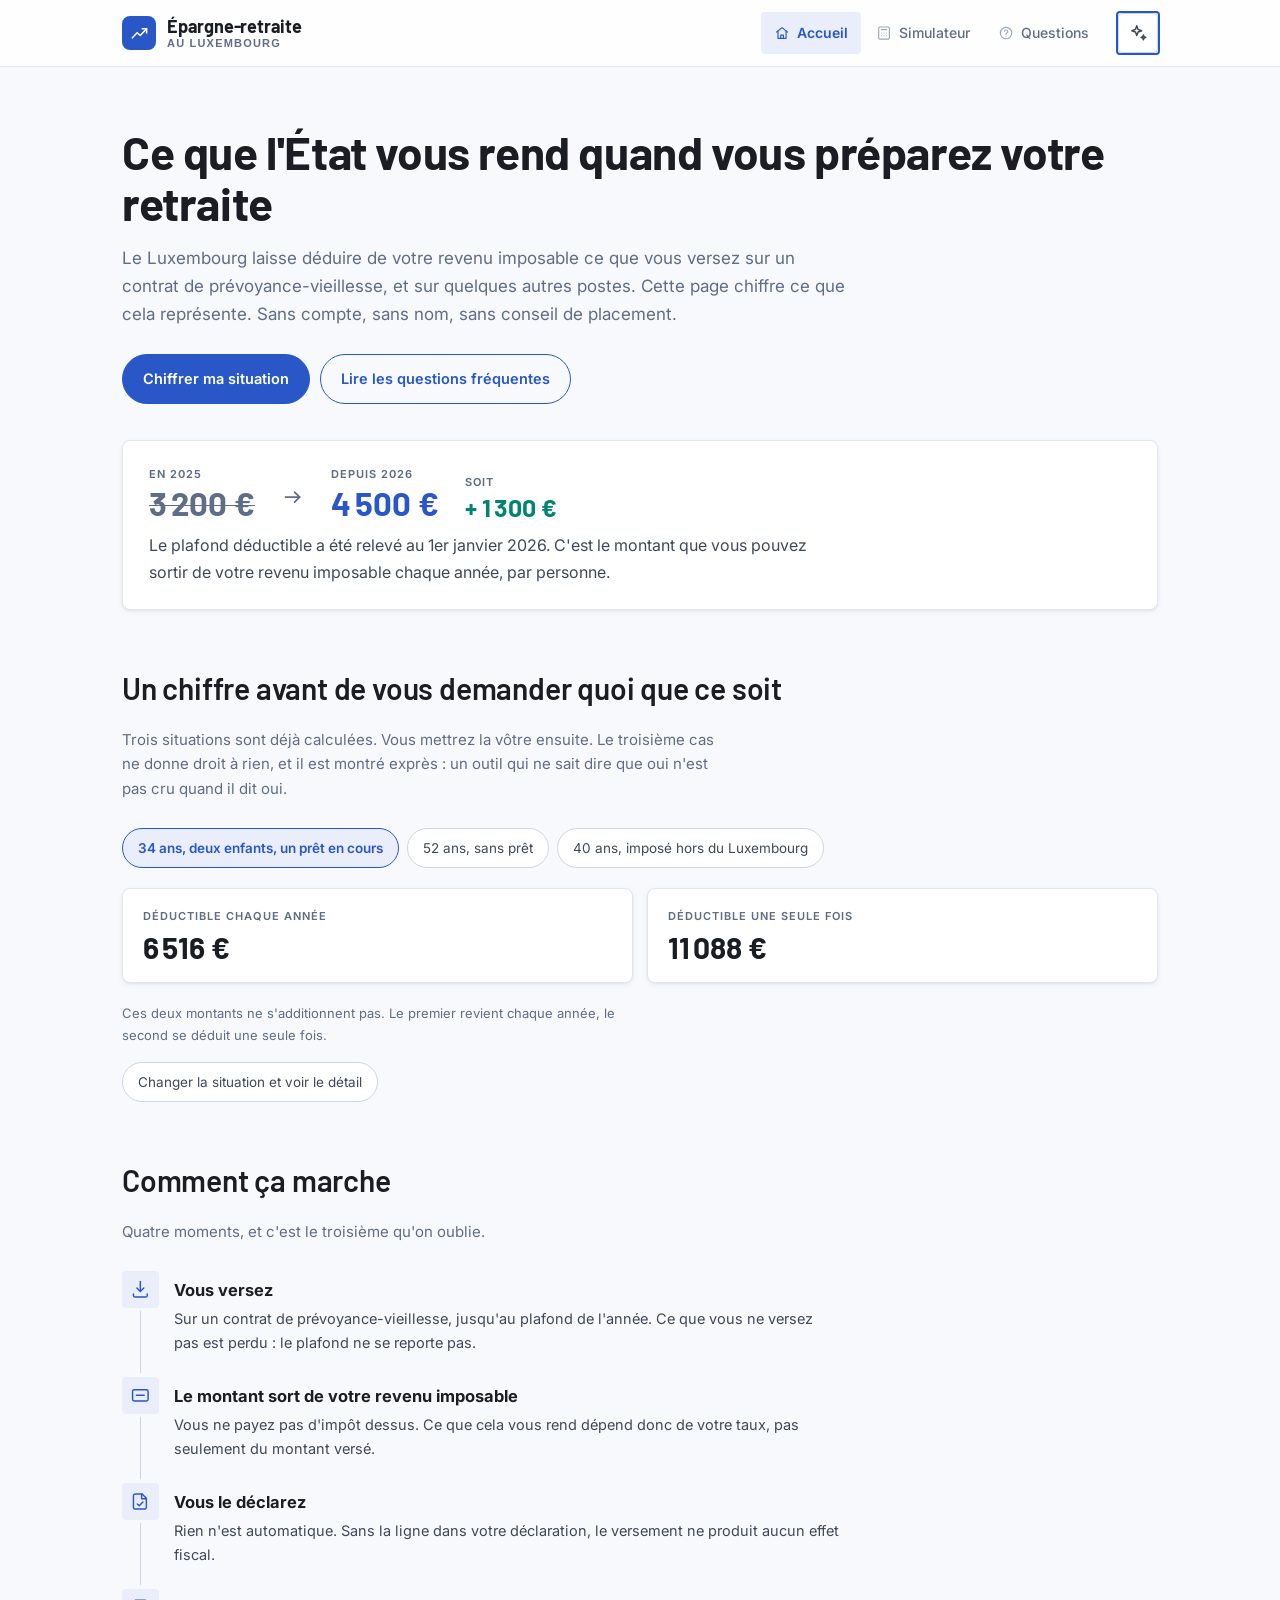
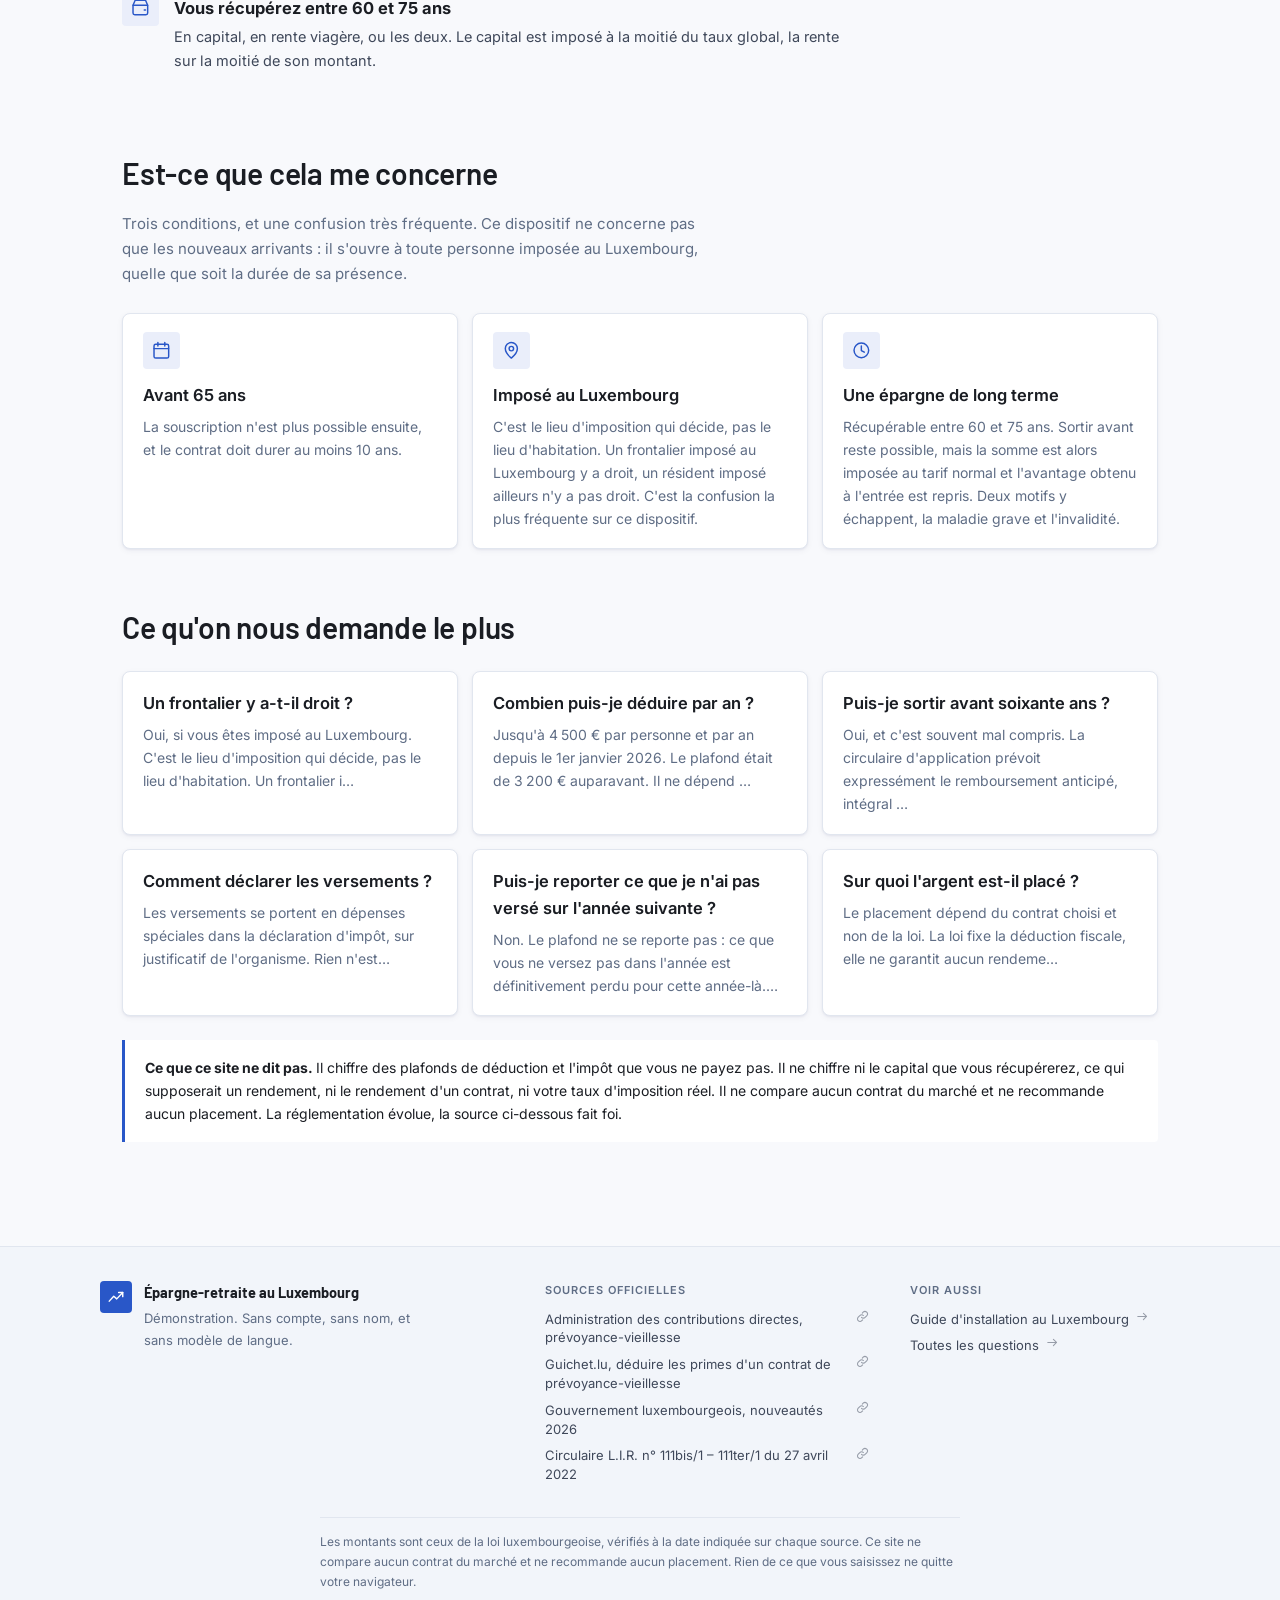
==== commit 51482e0d: "La barre reste en haut, le volet prend l'ecran du telephone, les sources se presentent avant qu'on l" ====
--- a/prevoyance/index.html
+++ b/prevoyance/index.html
@@ -5,7 +5,7 @@
 <meta name="viewport" content="width=device-width, initial-scale=1">
 <title>Épargne-retraite au Luxembourg</title>
 <meta name="description" content="Ce que l'État vous rend quand vous préparez votre retraite. La déduction 111bis chiffrée sur votre situation, sans compte et sans nom.">
-<link rel="stylesheet" href="app/site.css?v=4">
+<link rel="stylesheet" href="app/site.css?v=5">
 </head>
 <body>
 
@@ -198,6 +198,16 @@
 </div><!-- .page -->
 
 <div class="voile" id="voile" hidden></div>
+
+<!-- La fiche d'une source. Elle ne montre pas la page officielle, aucune ne se
+     laisse encadrer : elle dit ce que la source est avant qu'on la quitte. -->
+<div class="voile fiche-voile" id="fiche-voile" hidden></div>
+<div class="fiche" id="fiche" role="dialog" aria-modal="true" aria-label="La source" hidden>
+  <button class="fiche-fermer" id="fiche-fermer" aria-label="Fermer">
+    <svg class="ic" aria-hidden="true" focusable="false"><use href="#i-fermer"/></svg>
+  </button>
+  <div id="fiche-corps"></div>
+</div>
 <aside class="panneau" id="panneau" aria-labelledby="pan-titre" hidden>
   <!-- La poignee de redimensionnement, comme un volet de navigateur. 420 px
        conviennent a une question courte, pas a une reponse qui porte quatre
@@ -250,8 +260,8 @@
      mention legale tient sur une ligne, en bas, et ne se replie pas derriere
      un accordeon : trois lignes de texte ne meritent pas un mecanisme. -->
 
-<script src="app/prevoyance.js?v=4"></script>
-<script src="app/questions.js?v=4"></script>
-<script src="app/site.js?v=4"></script>
+<script src="app/prevoyance.js?v=5"></script>
+<script src="app/questions.js?v=5"></script>
+<script src="app/site.js?v=5"></script>
 </body>
 </html>
--- a/prevoyance/app/site.css
+++ b/prevoyance/app/site.css
@@ -66,7 +66,11 @@
   vertical-align: -.18em; color: inherit; pointer-events: none;
 }
 [hidden] { display: none !important; }
-html, body { overflow-x: hidden; }
+/* « clip » et non « hidden » : hidden fait du corps un conteneur de
+   defilement, et un element sticky pose dedans se cale alors sur un conteneur
+   qui ne defile jamais. Il glissait donc avec la page au lieu de rester en
+   haut. « clip » coupe le debordement sans creer ce conteneur. */
+html, body { overflow-x: clip; }
 /* La colonne de page contient ses marges : sans quoi celle du premier titre
    ressortirait au-dessus d'elle et le defilement commencerait de travers. */
 .page { display: flow-root; }
@@ -108,7 +112,7 @@
 .brand-lock { display: flex; flex-direction: column; align-items: flex-start; gap: 3px; line-height: 1; }
 .brand-txt { font-family: var(--titre); font-weight: 700; font-size: 18px; letter-spacing: -.2px; white-space: nowrap; }
 .brand-desc {
-  font-size: 9.5px; font-weight: 620; letter-spacing: 1.6px;
+  font-size: var(--micro); font-weight: 620; letter-spacing: 1.2px;
   text-transform: uppercase; color: var(--muted); white-space: nowrap;
 }
 
@@ -256,7 +260,7 @@
   background: var(--accent-soft); color: var(--accent); font-size: 18px;
 }
 .qcard h3 { margin: 0 0 6px; }
-.qcard p { margin: 0; font-size: 14px; color: var(--muted); }
+.qcard p { margin: 0; font-size: 14px; color: var(--muted); max-width: 68ch; }
 
 .table-wrap { overflow-x: auto; -webkit-overflow-scrolling: touch; background: var(--surface); border: 1px solid var(--border); border-radius: var(--r-m); margin: 18px 0; }
 table { border-collapse: collapse; width: 100%; font-size: 14.5px; }
@@ -304,7 +308,7 @@
   background: var(--accent-soft); color: var(--accent); font-size: 18px;
 }
 .etapes strong { display: block; font-size: 16.5px; margin-bottom: 3px; }
-.etapes p { margin: 0; font-size: 14.5px; }
+.etapes p { margin: 0; font-size: 14.5px; max-width: 74ch; }
 .etapes li > div { padding-top: 6px; }
 
 /* ---------- Questions ---------- */
@@ -408,9 +412,11 @@
 .btn-assistant.actif { color: #fff; background: var(--accent); border-color: var(--accent); }
 .ic-ia { width: 21px; height: 21px; overflow: visible; }
 
-/* Les etincelles ne bougent qu'au survol, a l'ouverture, et trois fois a la
-   toute premiere visite. Une animation permanente dans une barre fixe finit
-   par se voir en travaillant, et l'on ferme l'onglet.
+/* Une animation sert a attirer. Elle n'a donc plus d'objet des que l'assistant
+   est connu : le halo ne joue qu'a la toute premiere visite, et les etincelles
+   ne repondent plus qu'au survol, qui est un geste volontaire et non un appel.
+   Elles rejouaient a chaque ouverture, ce qui n'attirait vers rien puisque le
+   volet s'ouvrait deja devant soi.
    Le trace est ecrit en clair dans le bouton et non appele par <use> : ce
    qu'un <use> instancie vit dans un arbre fantome, ou une regle de la page
    ne peut pas entrer pour animer une etincelle a la fois. */
@@ -419,8 +425,6 @@
 .btn-assistant:focus-visible .et-1 { animation: scintille .9s ease-in-out; }
 .btn-assistant:hover .et-2,
 .btn-assistant:focus-visible .et-2 { animation: scintille .9s ease-in-out .12s; }
-.btn-assistant.actif .et-1 { animation: scintille .7s ease-in-out; }
-.btn-assistant.actif .et-2 { animation: scintille .7s ease-in-out .1s; }
 @keyframes scintille {
   0%   { transform: scale(1) rotate(0deg); }
   45%  { transform: scale(1.28) rotate(22deg); }
@@ -617,6 +621,19 @@
   }
 }
 
+/* Sur telephone, le volet prend tout l'ecran. Un panneau de 257 px sur un
+   ecran de 390 laisse derriere lui une bande de page qu'on ne peut ni lire ni
+   utiliser : autant s'y consacrer entierement, et revenir par la croix. */
+@media (max-width: 760px) {
+  .panneau { width: 100%; }
+  /* Rien a redimensionner quand on occupe deja tout. */
+  .pan-poignee { display: none; }
+  /* Celui du volet n'a plus rien a assombrir, puisque le volet couvre tout.
+     La regle vise donc ce voile-la, et non la classe : celui de la fiche doit
+     continuer a assombrir ce qui est derriere elle. */
+  body[data-panneau="1"] #voile { display: none; }
+}
+
 /* ---------- Renvoyer vers un endroit de la page ----------
    Le surlignage dure le temps qu'il faut pour trouver, puis s'efface : une
    marque qui reste devient une decoration et on cesse de la voir. */
@@ -635,6 +652,79 @@
   .surligne { animation: none; box-shadow: 0 0 0 3px var(--accent); }
 }
 
+
+/* ---------- La fiche d'une source ----------
+   Sur telephone, un titre de source tient sur trois lignes et l'on tape dessus
+   sans savoir ou l'on va. La fiche dit ce que la source est avant qu'on quitte
+   le site : l'organisme, la nature du document, ce qu'il etablit ici, et la
+   date ou le lien a ete verifie. */
+
+.fiche-voile { z-index: 90; }
+.fiche {
+  position: fixed; z-index: 91; left: 0; right: 0; bottom: 0;
+  max-height: 86vh; overflow-y: auto;
+  background: var(--surface); border-top: 1px solid var(--border);
+  border-radius: 14px 14px 0 0; box-shadow: var(--ombre-m);
+  padding: 22px 20px max(22px, env(safe-area-inset-bottom));
+}
+/* Elle monte du bas sur telephone, la ou se trouve le pouce. Sur un ecran
+   large, elle se pose au centre : une feuille collee au bas d'un grand ecran
+   oblige a descendre les yeux pour rien. */
+@media (min-width: 640px) {
+  .fiche {
+    left: 50%; right: auto; bottom: auto; top: 50%;
+    transform: translate(-50%, -50%);
+    width: min(520px, calc(100vw - 40px));
+    border-radius: var(--r-m); border: 1px solid var(--border);
+  }
+}
+.fiche-fermer {
+  position: absolute; top: 12px; right: 12px;
+  width: 36px; height: 36px; display: grid; place-items: center;
+  border: 0; border-radius: var(--r-s); background: none; color: var(--muted); cursor: pointer;
+}
+.fiche-fermer:hover { color: var(--accent); background: var(--accent-soft); }
+.fiche-haut { display: flex; flex-wrap: wrap; align-items: center; gap: 8px 12px; margin-bottom: 12px; padding-right: 40px; }
+.fiche-organisme {
+  font-size: var(--micro); font-weight: 650; letter-spacing: .08em; text-transform: uppercase;
+  color: var(--accent); background: var(--accent-soft); padding: 4px 9px; border-radius: var(--r-s);
+}
+.fiche-nature { display: inline-flex; align-items: center; gap: 6px; font-size: 12.5px; color: var(--muted); }
+.fiche h3 { margin: 0 0 10px; font-size: 17px; line-height: 1.35; }
+.fiche-porte { margin: 0 0 14px; font-size: 14px; color: var(--text-2); }
+.fiche-verif { display: flex; align-items: center; gap: 7px; margin: 0 0 10px; font-size: 13px; color: var(--ok); }
+/* L'adresse en entier, coupee proprement : elle dit ou l'on va, et une adresse
+   tronquee par des points de suspension ne dit plus rien. */
+.fiche-adresse {
+  margin: 0 0 18px; font-size: 12px; color: var(--muted);
+  word-break: break-all; line-height: 1.5;
+  background: var(--surface-2); border-radius: var(--r-s); padding: 9px 11px;
+}
+.fiche-actions { display: flex; flex-wrap: wrap; gap: 10px; }
+.fiche-actions .btn { flex: 1 1 auto; justify-content: center; display: inline-flex; align-items: center; gap: 7px; text-decoration: none; }
+
+/* Le nom court sur telephone, le titre entier des qu'il y a la place. */
+.src-long { display: none; }
+.src-court { display: inline; }
+@media (min-width: 761px) {
+  .src-long { display: inline; }
+  .src-court { display: none; }
+}
+@media (max-width: 760px) {
+  /* Une source devient une ligne qu'on peut viser du doigt. */
+  .srcs a {
+    display: flex; align-items: center; justify-content: space-between; gap: 10px;
+    min-height: 44px; margin: 0; padding: 4px 0;
+    border-bottom: 1px solid var(--border); text-decoration: none;
+  }
+  .srcs a:last-child { border-bottom: 0; }
+  .srcs a::after {
+    content: ""; flex: none; width: 7px; height: 7px;
+    border-right: 1.7px solid currentColor; border-bottom: 1.7px solid currentColor;
+    transform: rotate(-45deg);
+  }
+}
+
 /* ---------- Pied de page ----------
    Ce qu'il porte d'utile, ce sont les sources : le site s'interdit d'afficher
    une reponse sans elles, autant les rassembler. La mention legale tient sur
@@ -675,8 +765,11 @@
 .pied-bas {
   max-width: var(--max); margin: 26px auto 0; padding: 14px 0 18px;
   border-top: 1px solid var(--border);
-  font-size: 12px; color: var(--muted); max-width: var(--max);
-}
+  font-size: 12px; color: var(--muted);
+}
+/* La mention legale fait trois lignes sur un ecran large et 116 caracteres
+   par ligne sans borne : l'oeil perd le debut de la ligne suivante. */
+.pied-bas { max-width: 80ch; }
 
 @media (max-width: 860px) {
   .pied-grille { grid-template-columns: 1fr 1fr; }
@@ -697,7 +790,15 @@
   .check input { width: 22px; height: 22px; }
   .check label { min-height: 44px; font-size: 15px; }
   .qitem summary { min-height: 52px; }
-  .srcs a,   input, select { font-size: 16px; }
+  .srcs a, input, select { font-size: 16px; }
+  /* Tout ce qui se tape fait au moins 44 px de haut, y compris ce qui n'a
+     l'air que d'un lien : le pied de page, les resumes qui se deplient, les
+     sources d'une reponse. */
+  .pied-col a, .pied-plus summary, .pan-perimetre summary,
+  .srcs a, summary, .lien-guide { min-height: 44px; display: flex; align-items: center; }
+  .pied-col a { gap: 8px; }
+  .brand { min-height: 44px; }
+  .fiche-actions .btn { min-height: 48px; }
 }
 
 @media (max-width: 700px) {
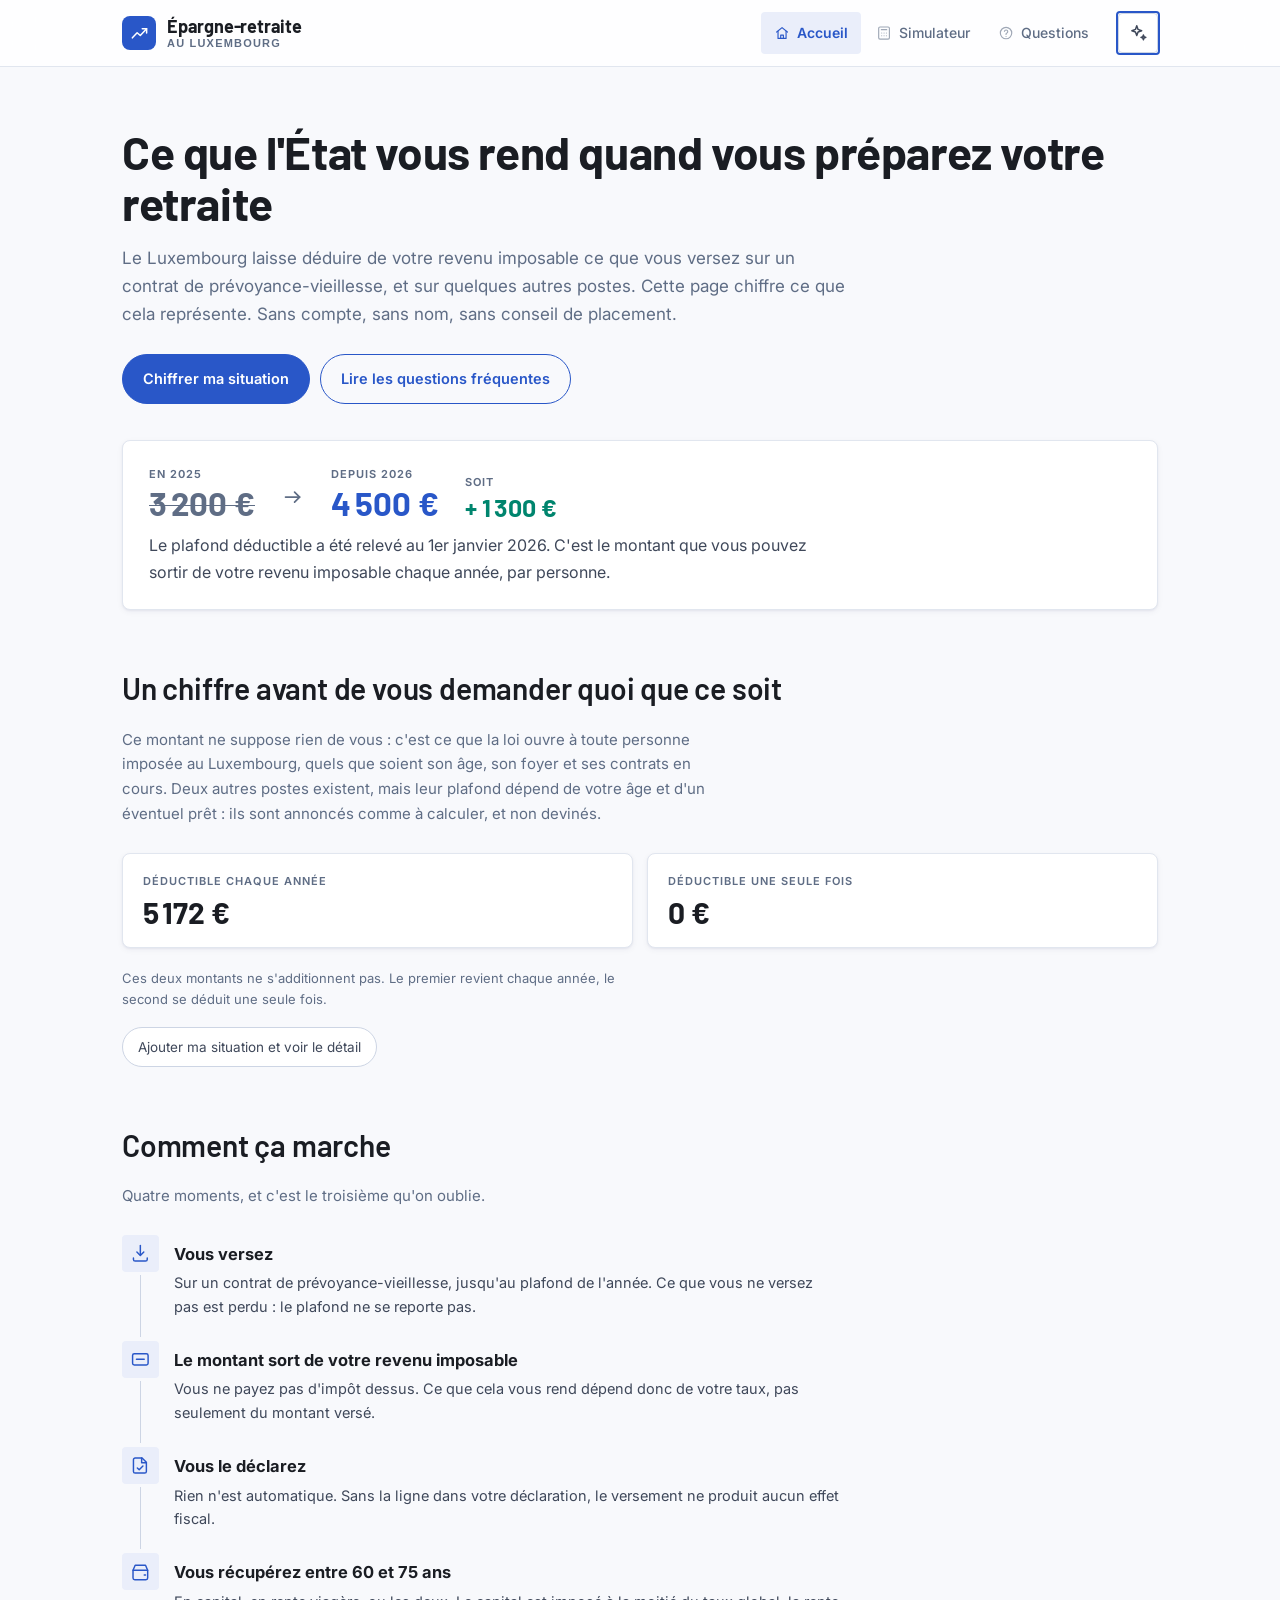
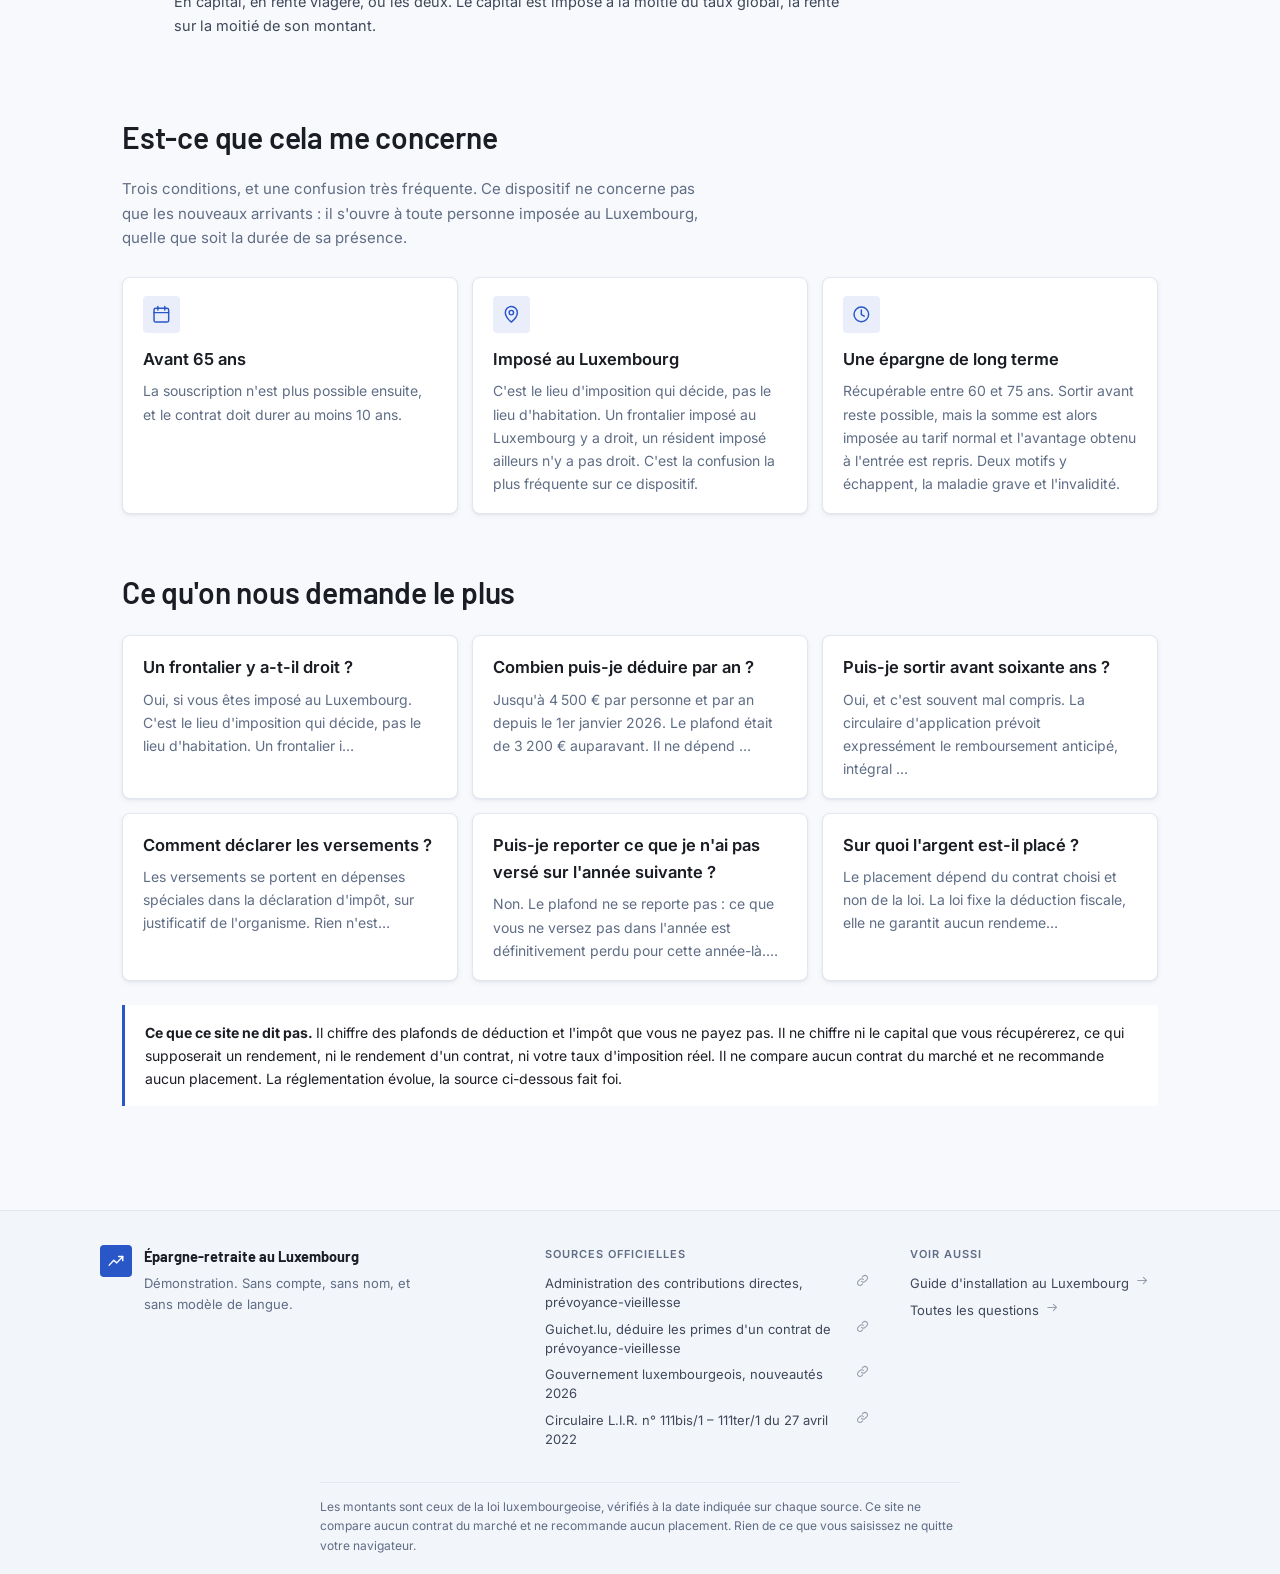
==== commit dadf469a: "Le site ne suppose plus rien de la personne Trois cas prepares ouvraient le site : « 34 ans, deux en" ====
--- a/prevoyance/index.html
+++ b/prevoyance/index.html
@@ -104,11 +104,11 @@
 
     <h2>Un chiffre avant de vous demander quoi que ce soit</h2>
     <p class="lead small">
-      Trois situations sont déjà calculées. Vous mettrez la vôtre ensuite. Le troisième cas ne
-      donne droit à rien, et il est montré exprès : un outil qui ne sait dire que oui n'est pas
-      cru quand il dit oui.
-    </p>
-    <div class="chips" id="acc-cas"></div>
+      Ce montant ne suppose rien de vous : c'est ce que la loi ouvre à toute personne imposée au
+      Luxembourg, quels que soient son âge, son foyer et ses contrats en cours. Deux autres
+      postes existent, mais leur plafond dépend de votre âge et d'un éventuel prêt : ils sont
+      annoncés comme à calculer, et non devinés.
+    </p>
     <div id="acc-apercu"></div>
 
     <h2>Comment ça marche</h2>
@@ -133,9 +133,10 @@
   <section class="vue" role="tabpanel" aria-labelledby="tab-simulateur" id="vue-simulateur" hidden>
     <h1>Ce que cela rapporte</h1>
     <p class="lead">
-      Quatre questions, et pas une de plus. Chaque montant affiché indique comment il est obtenu.
-    </p>
-    <div class="chips" id="sim-cas"></div>
+      Quatre questions, et aucune n'est obligatoire. Sans rien renseigner, vous voyez déjà ce que
+      la loi ouvre à tout le monde. Chaque réponse ajoute un poste, et chaque montant affiché
+      indique comment il est obtenu.
+    </p>
     <div class="card">
       <div class="row" id="sim-champs"></div>
     </div>
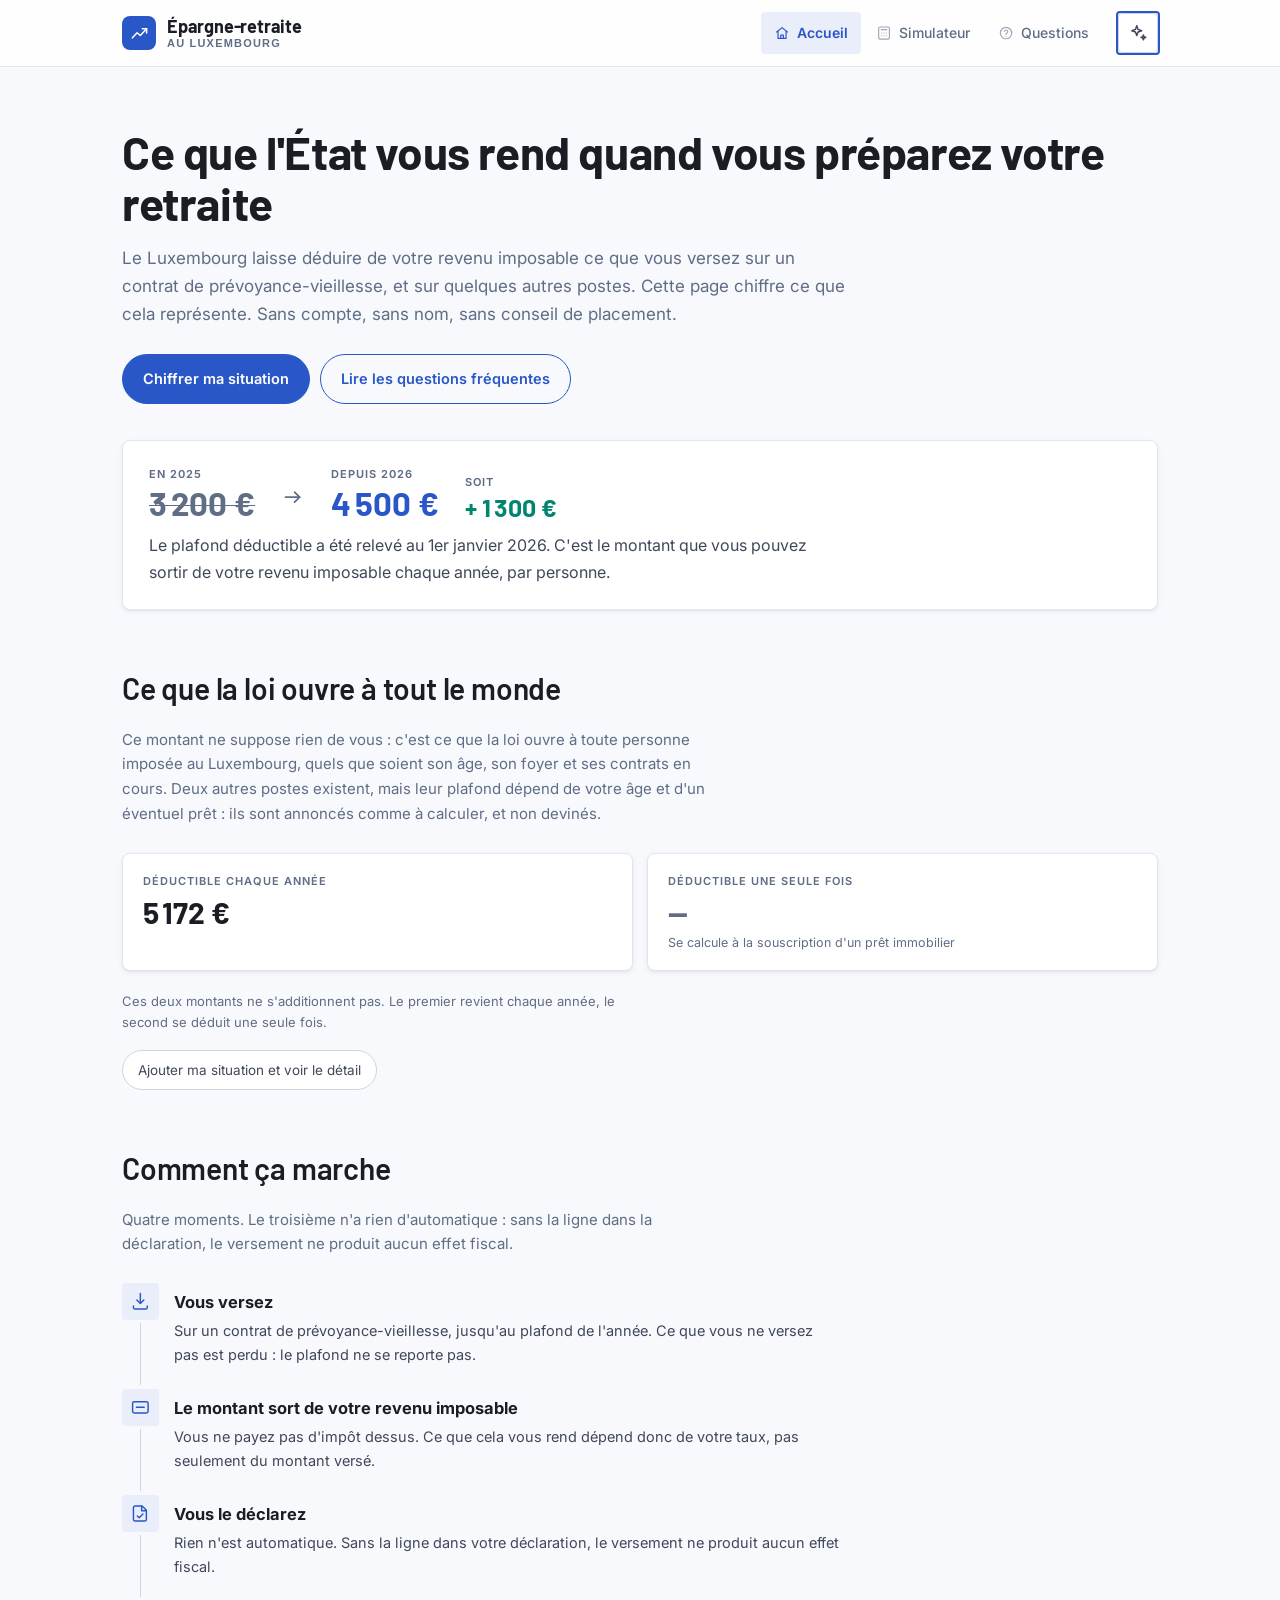
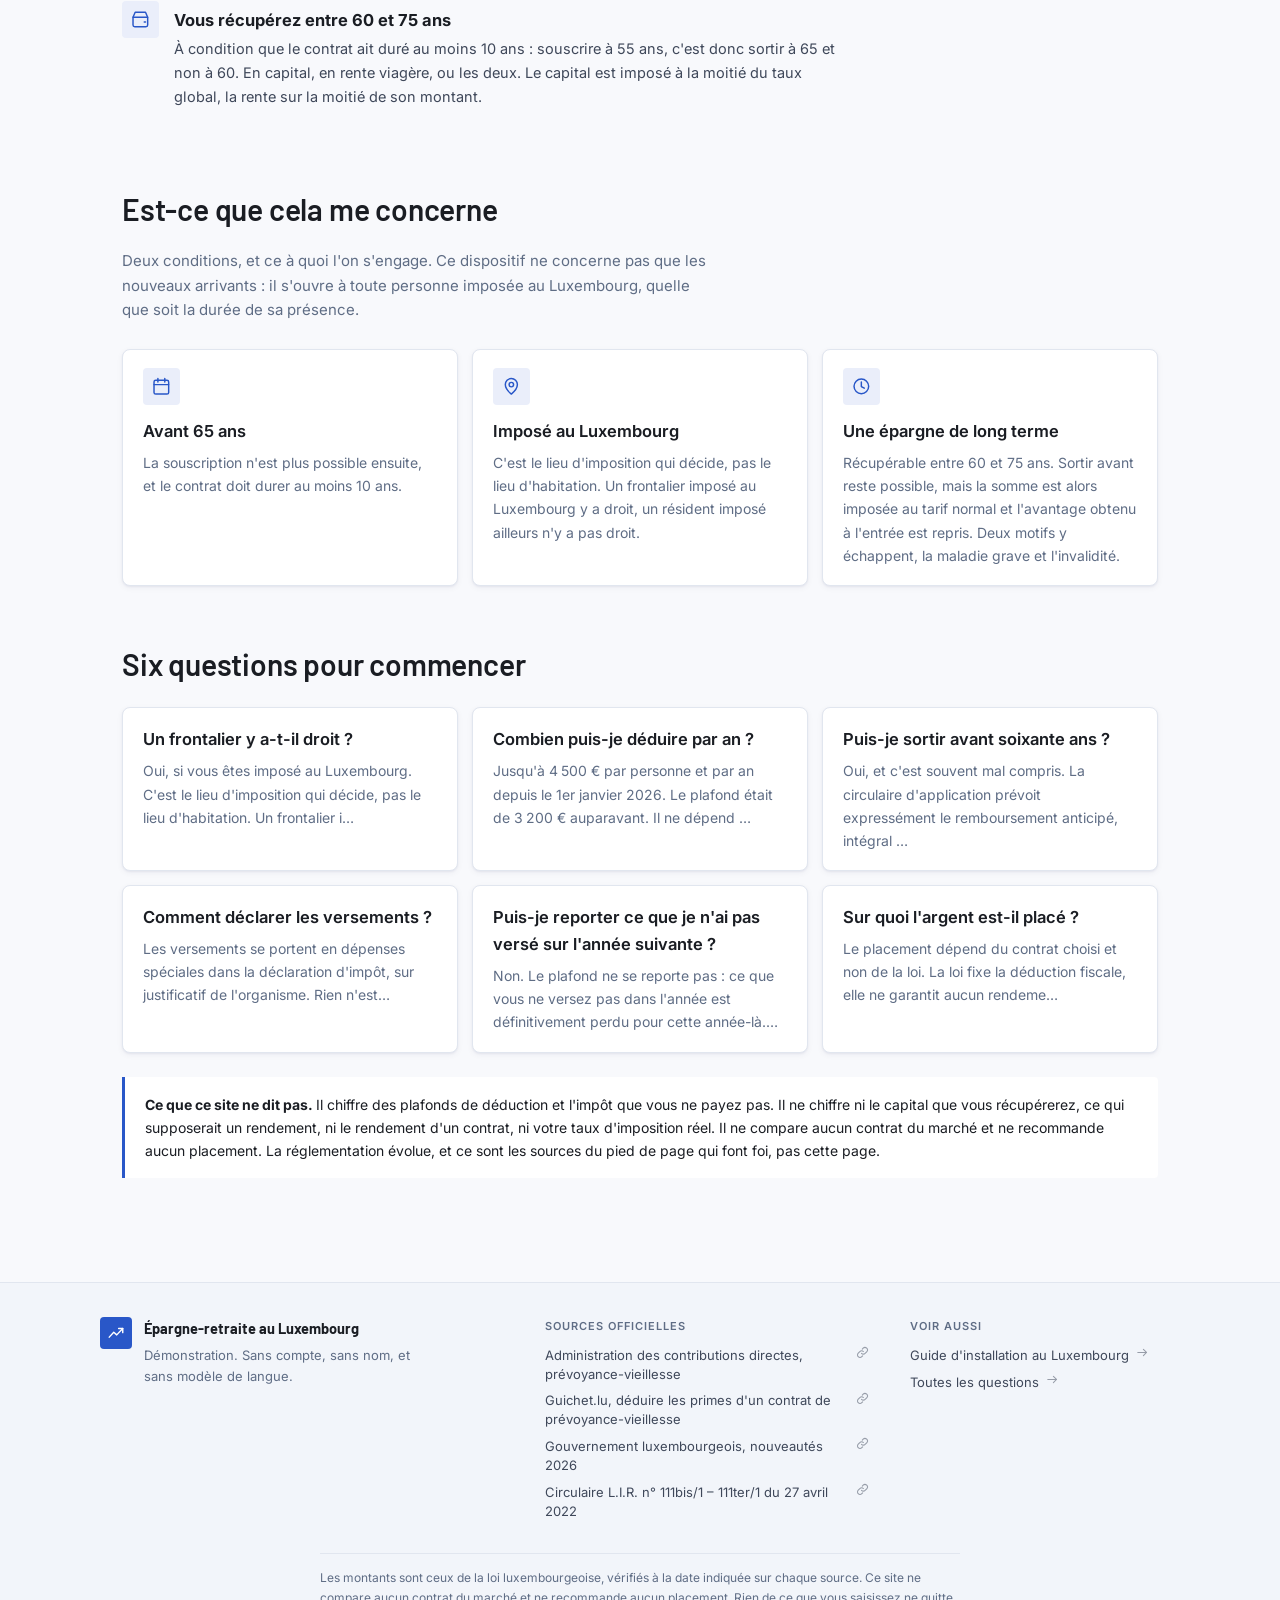
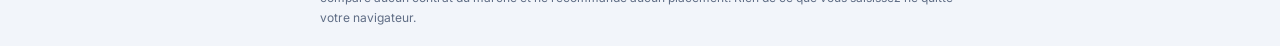
==== commit 38743180: "Relecture d'un seul bloc : une erreur de calcul, des plafonds sans source, une contradiction publiee" ====
--- a/prevoyance/index.html
+++ b/prevoyance/index.html
@@ -5,7 +5,7 @@
 <meta name="viewport" content="width=device-width, initial-scale=1">
 <title>Épargne-retraite au Luxembourg</title>
 <meta name="description" content="Ce que l'État vous rend quand vous préparez votre retraite. La déduction 111bis chiffrée sur votre situation, sans compte et sans nom.">
-<link rel="stylesheet" href="app/site.css?v=5">
+<link rel="stylesheet" href="app/site.css?v=6">
 </head>
 <body>
 
@@ -102,7 +102,7 @@
 
     <div id="acc-mouvement"></div>
 
-    <h2>Un chiffre avant de vous demander quoi que ce soit</h2>
+    <h2>Ce que la loi ouvre à tout le monde</h2>
     <p class="lead small">
       Ce montant ne suppose rien de vous : c'est ce que la loi ouvre à toute personne imposée au
       Luxembourg, quels que soient son âge, son foyer et ses contrats en cours. Deux autres
@@ -112,18 +112,21 @@
     <div id="acc-apercu"></div>
 
     <h2>Comment ça marche</h2>
-    <p class="lead small">Quatre moments, et c'est le troisième qu'on oublie.</p>
+    <p class="lead small">
+      Quatre moments. Le troisième n'a rien d'automatique : sans la ligne dans la déclaration, le
+      versement ne produit aucun effet fiscal.
+    </p>
     <div id="acc-principe"></div>
 
     <h2>Est-ce que cela me concerne</h2>
     <p class="lead small">
-      Trois conditions, et une confusion très fréquente. Ce dispositif ne concerne pas que
+      Deux conditions, et ce à quoi l'on s'engage. Ce dispositif ne concerne pas que
       les nouveaux arrivants : il s'ouvre à toute personne imposée au Luxembourg, quelle que
       soit la durée de sa présence.
     </p>
     <div id="acc-concerne"></div>
 
-    <h2>Ce qu'on nous demande le plus</h2>
+    <h2>Six questions pour commencer</h2>
     <div class="grid" id="acc-questions"></div>
 
     <div class="notice small" id="acc-reserves"></div>
@@ -148,9 +151,8 @@
   <section class="vue" role="tabpanel" aria-labelledby="tab-questions" id="vue-questions" hidden>
     <h1>Questions fréquentes</h1>
     <p class="lead">
-      On y trouve ce qu'on n'aurait pas su demander. Quelqu'un qui ignore que l'épargne est
-      bloquée jusqu'à soixante ans ne tapera jamais la question : il la lira ici, et c'est la
-      seule façon qu'il l'apprenne avant de signer.
+      Chaque réponse est écrite à l'avance et porte ses sources. Le filtre cherche dans les
+      questions et dans les mots qui s'en rapprochent : « frontalier », « bloqué », « décès ».
       <span class="badge" id="q-compte"></span>
     </p>
     <div class="search-bar">
@@ -261,8 +263,8 @@
      mention legale tient sur une ligne, en bas, et ne se replie pas derriere
      un accordeon : trois lignes de texte ne meritent pas un mecanisme. -->
 
-<script src="app/prevoyance.js?v=5"></script>
-<script src="app/questions.js?v=5"></script>
-<script src="app/site.js?v=5"></script>
+<script src="app/prevoyance.js?v=6"></script>
+<script src="app/questions.js?v=6"></script>
+<script src="app/site.js?v=6"></script>
 </body>
 </html>
--- a/prevoyance/app/site.css
+++ b/prevoyance/app/site.css
@@ -221,6 +221,11 @@
 input[type="number"] { -moz-appearance: textfield; }
 input[type="number"]::-webkit-outer-spin-button,
 input[type="number"]::-webkit-inner-spin-button { -webkit-appearance: none; margin: 0; }
+/* La note d'un champ tient sous lui, sans pousser la ligne : elle
+   n'apparait que lorsqu'une valeur a ete ramenee dans les bornes. */
+.champ-note { margin: 6px 0 0; font-size: 12.5px; color: var(--warn); max-width: 40ch; }
+.kpi.vide .v { color: var(--muted); }
+
 .check { display: flex; flex-wrap: wrap; align-items: center; gap: 10px; }
 .check input { width: 18px; height: 18px; flex: none; accent-color: var(--accent); }
 .check label { margin: 0; flex: 1 1 14ch; min-width: 0; display: flex; align-items: center; color: var(--text-2); font-weight: 400; font-size: 14.5px; cursor: pointer; }
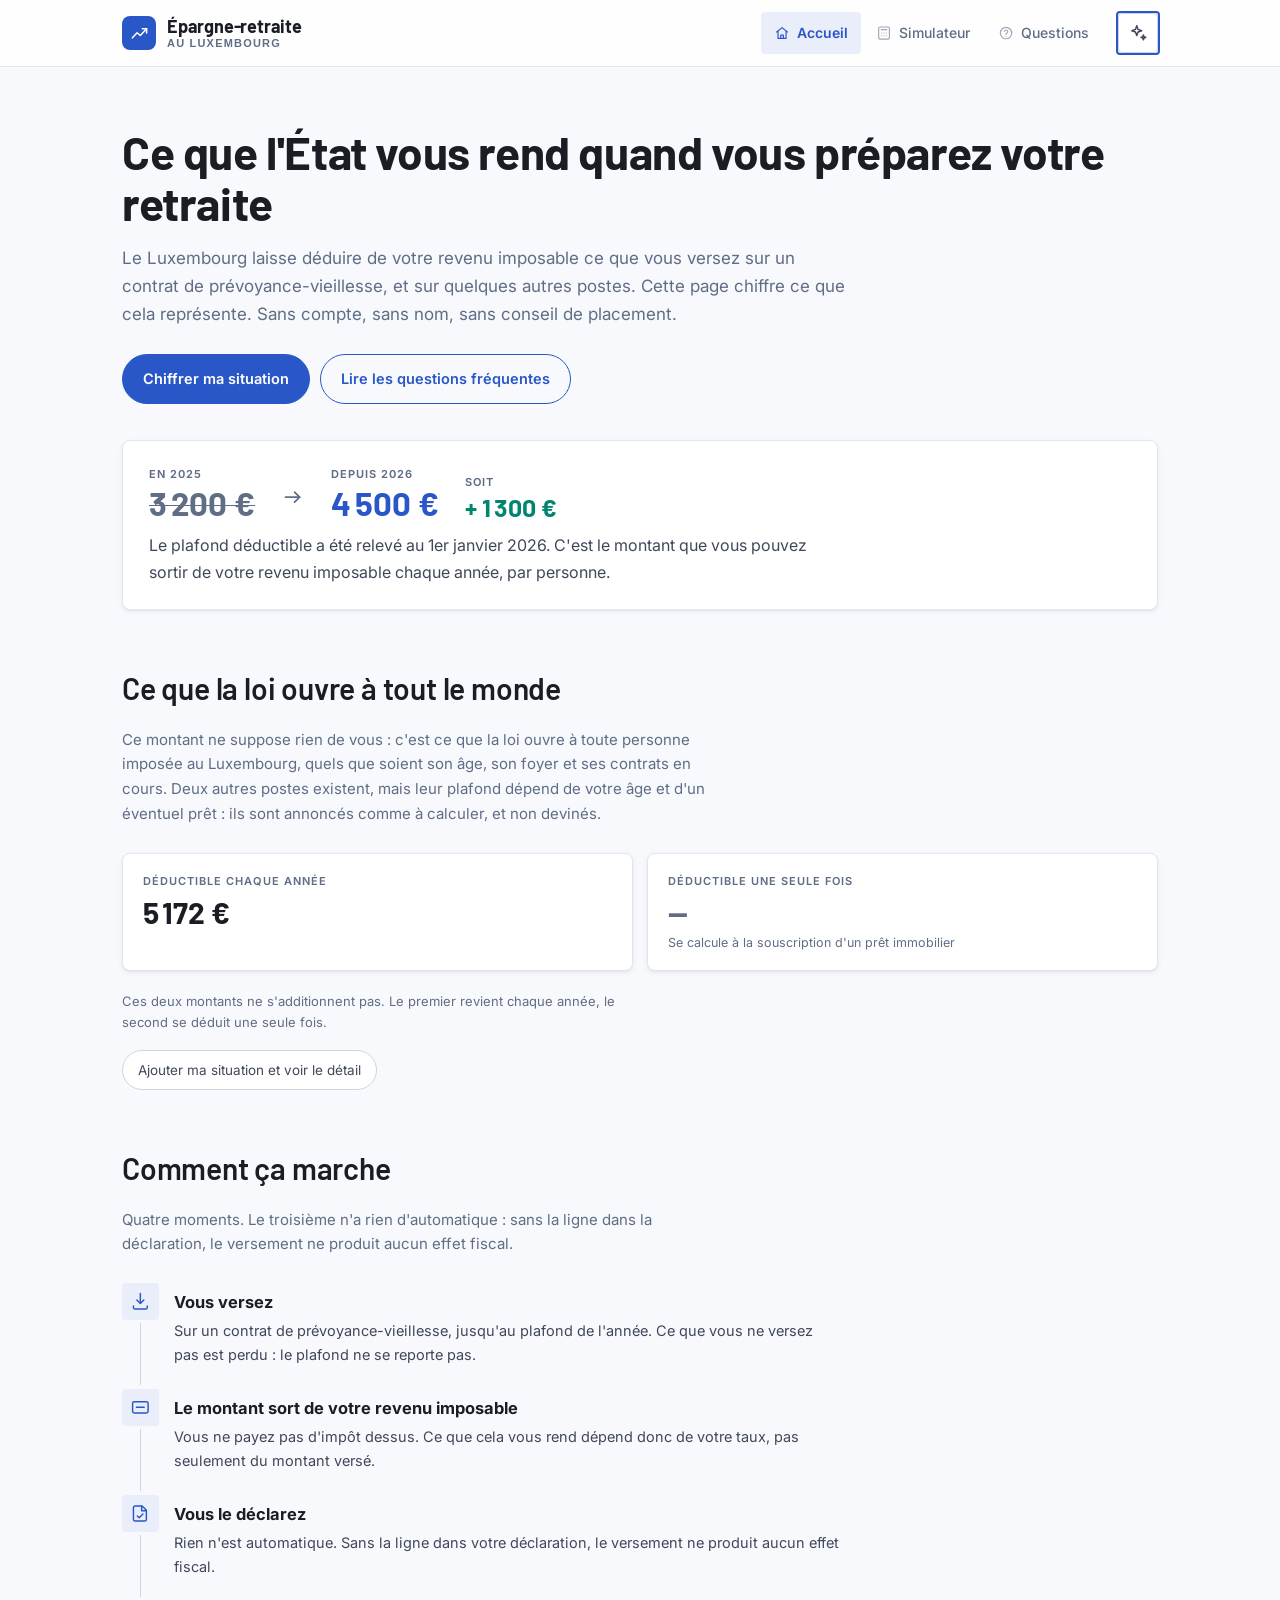
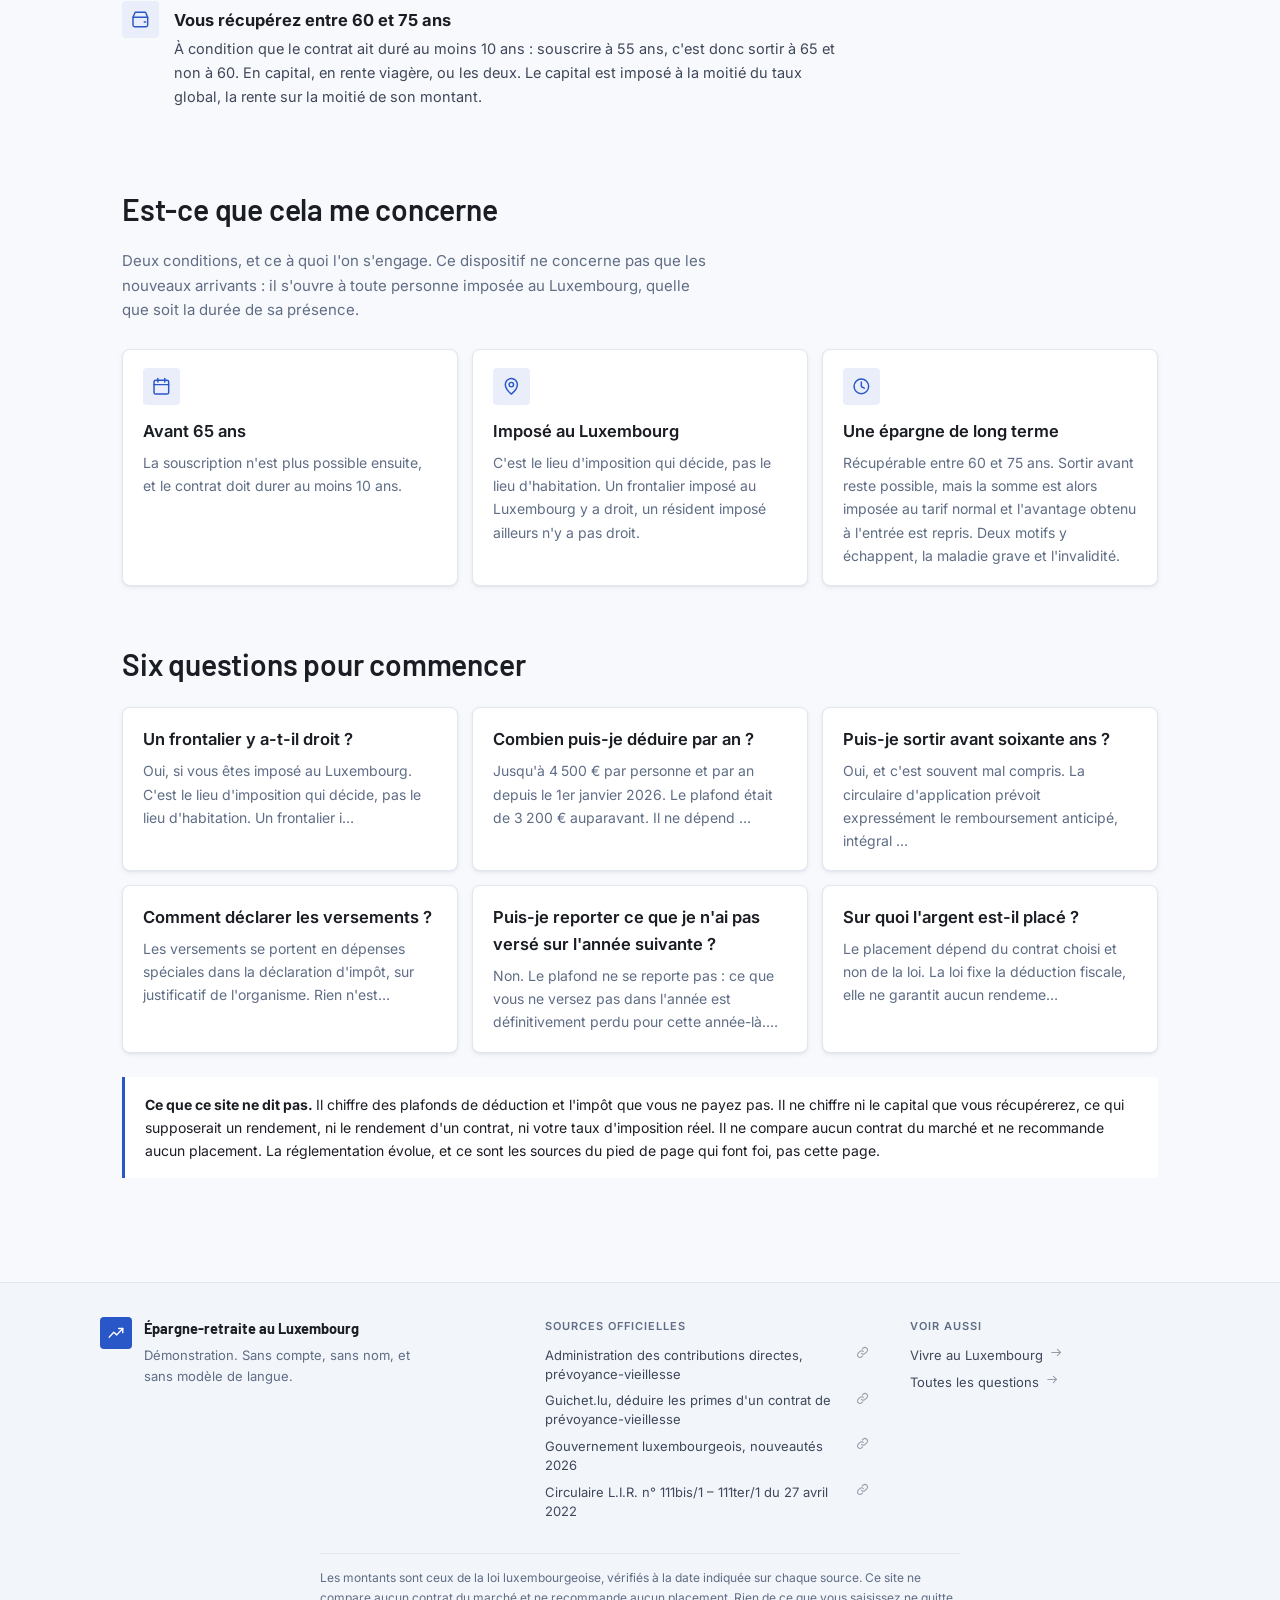
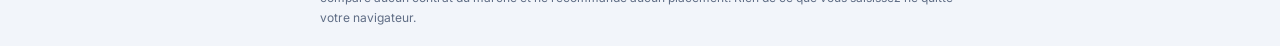
==== commit 3fb5c9b4: "Le site s'appelle Vivre au Luxembourg, et son accueil s'adresse a tout le monde Le nom disait « S'in" ====
--- a/prevoyance/index.html
+++ b/prevoyance/index.html
@@ -265,6 +265,6 @@
 
 <script src="app/prevoyance.js?v=6"></script>
 <script src="app/questions.js?v=6"></script>
-<script src="app/site.js?v=6"></script>
+<script src="app/site.js?v=7"></script>
 </body>
 </html>
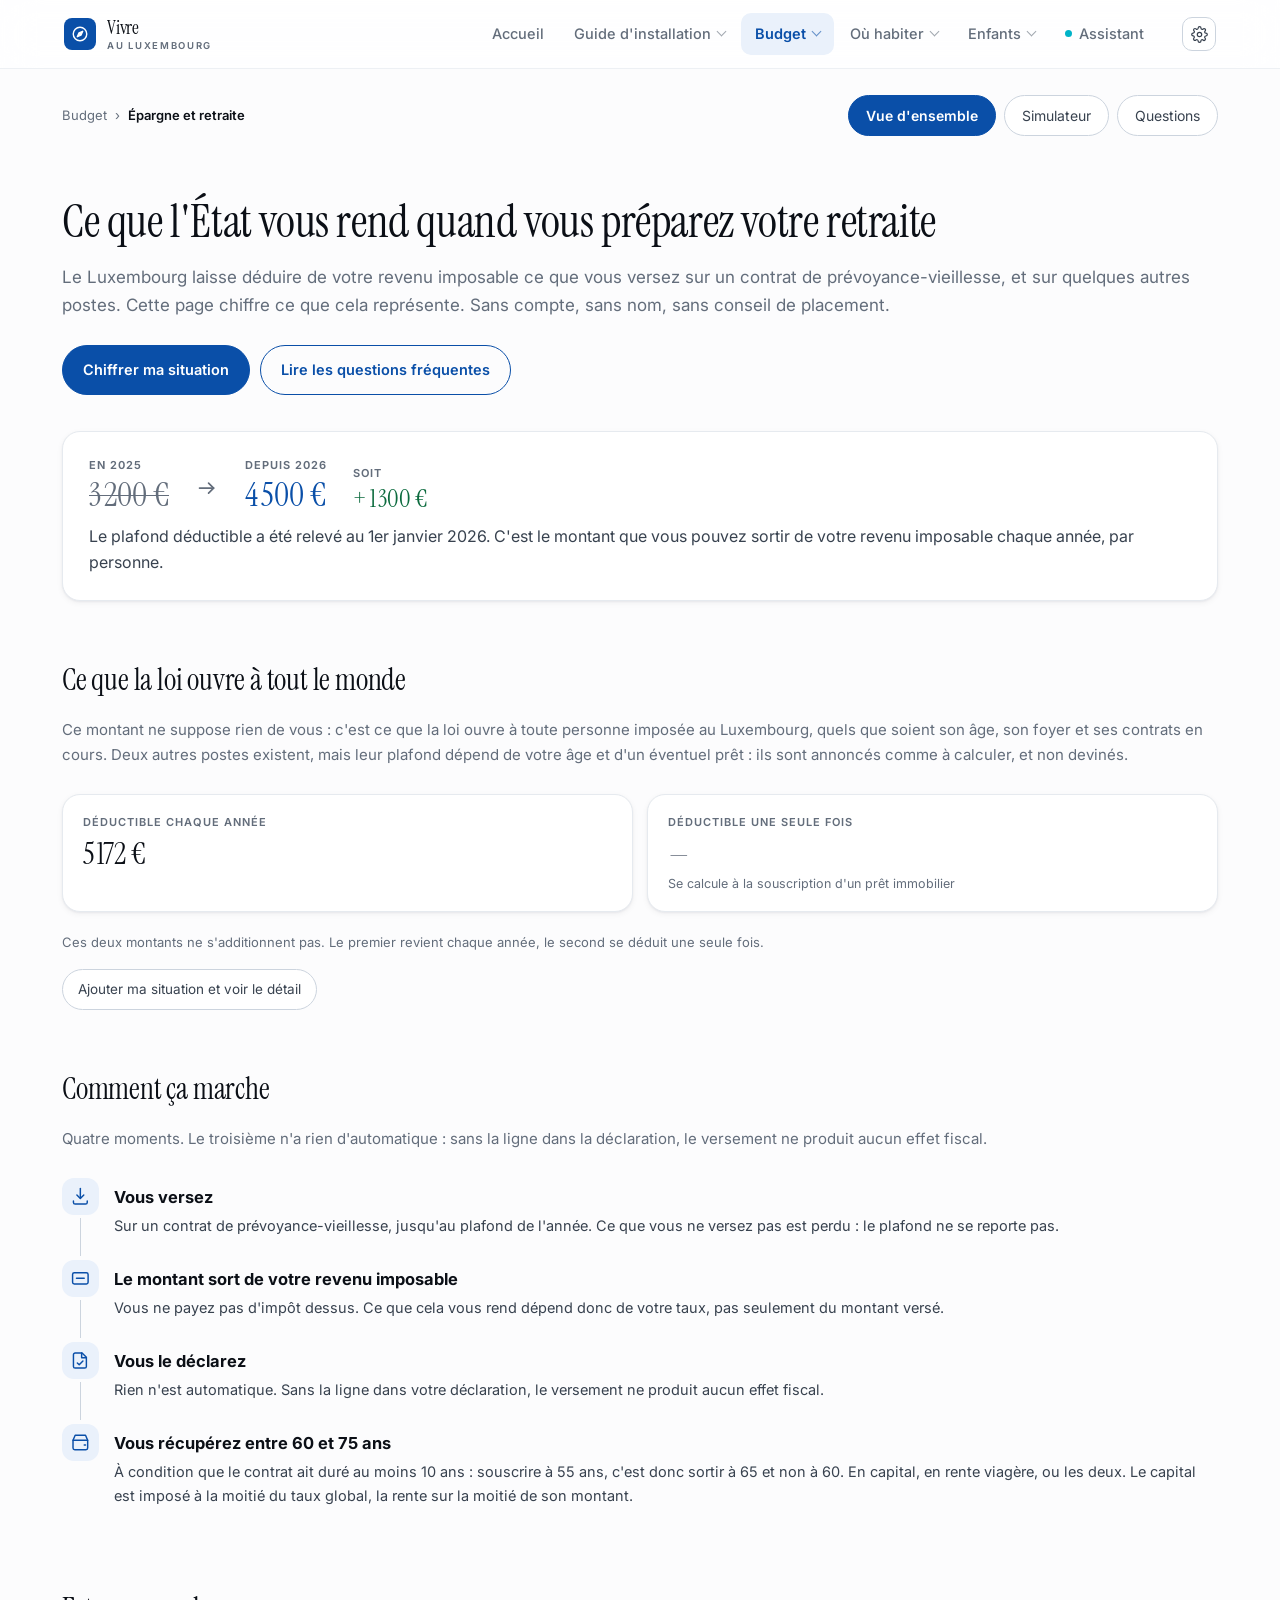
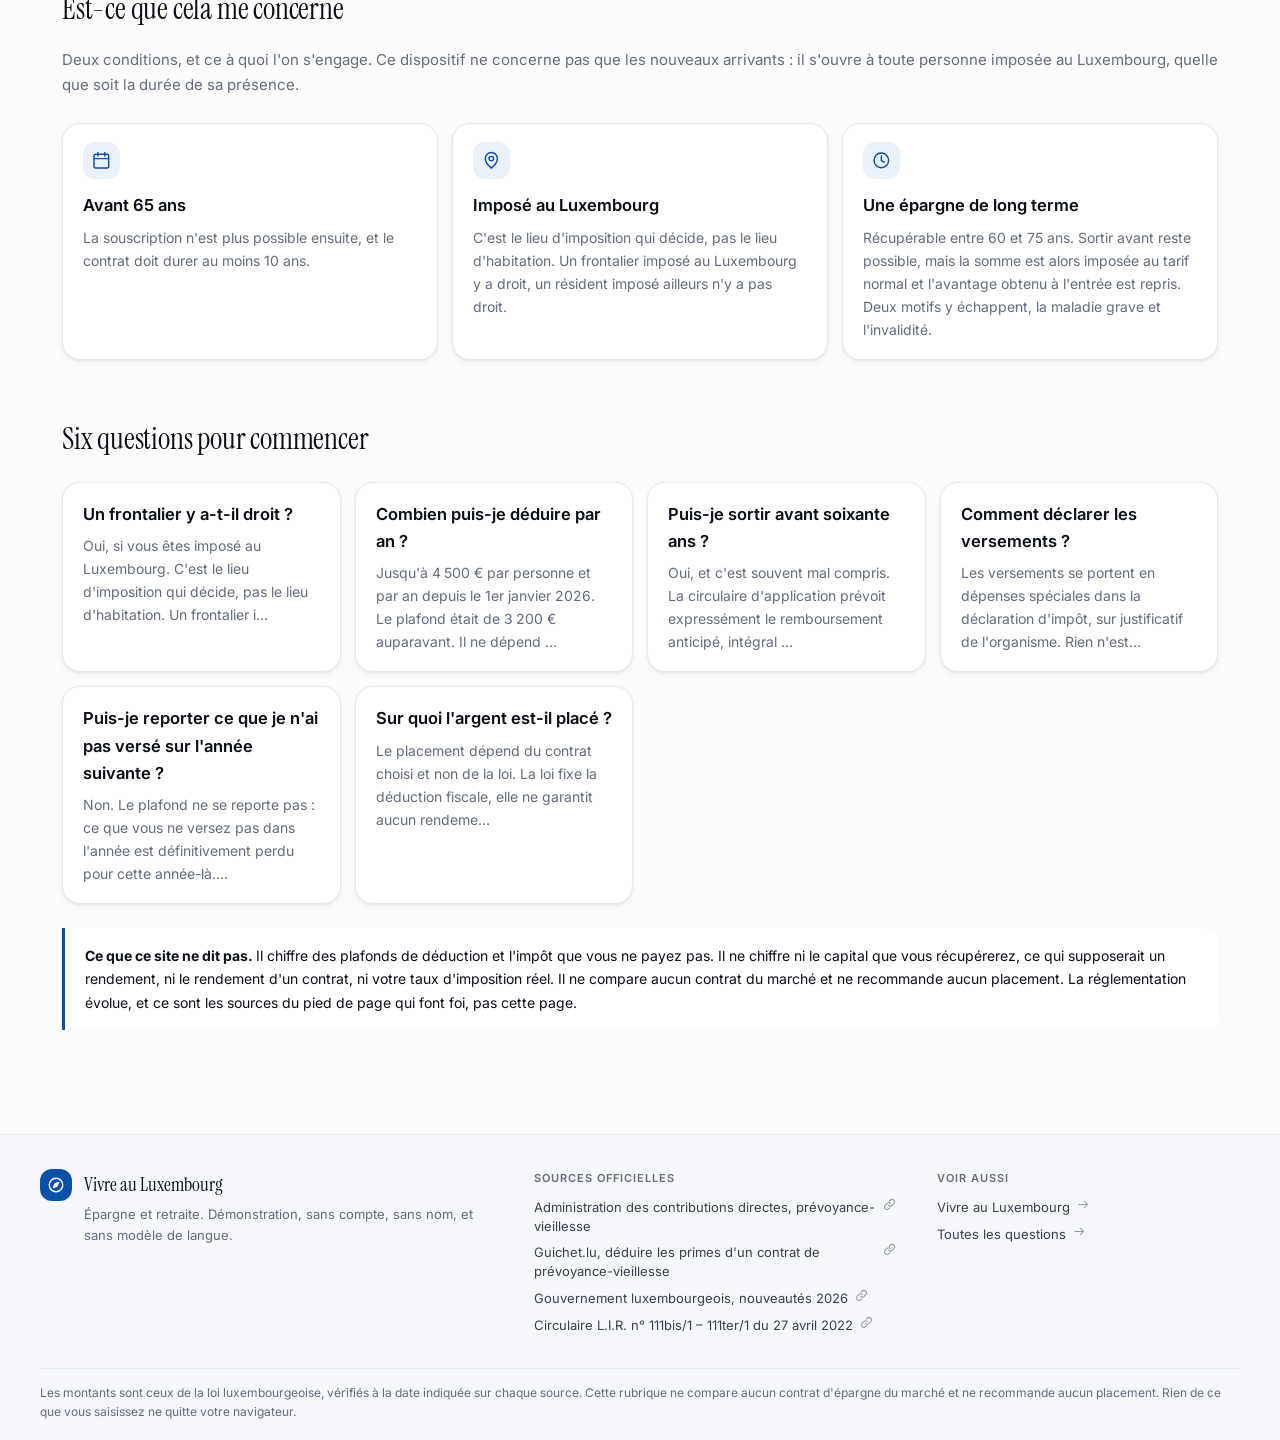
==== commit cdb21be8: "publie foyer/lux_guide (source 139c19c)" ====
--- a/prevoyance/index.html
+++ b/prevoyance/index.html
@@ -3,9 +3,10 @@
 <head>
 <meta charset="utf-8">
 <meta name="viewport" content="width=device-width, initial-scale=1">
-<title>Épargne-retraite au Luxembourg</title>
+<title>Épargne et retraite · Vivre au Luxembourg</title>
 <meta name="description" content="Ce que l'État vous rend quand vous préparez votre retraite. La déduction 111bis chiffrée sur votre situation, sans compte et sans nom.">
-<link rel="stylesheet" href="app/site.css?v=6">
+<link rel="stylesheet" href="app/site.css?v=8">
+<link rel="stylesheet" href="../app/entete.css?v=1">
 </head>
 <body>
 
@@ -43,47 +44,30 @@
   </defs>
 </svg>
 
-<!-- Coquille propre a ce site : une marque, quatre liens, un pied de page.
-     Aucune barre du guide d'installation, aucun selecteur d'audience. Ce site
-     s'adresse aussi bien a quelqu'un qui vient d'arriver qu'a quelqu'un qui vit
-     ici depuis dix ans, et sa navigation doit le dire. -->
+<!-- Une rubrique du site Vivre au Luxembourg, dans sa propre page pour que son
+     code ne se charge que si on l'ouvre. La barre est celle de tout le site :
+     ../app/entete.js l'ecrit, avec Budget marque et l'assistant de la rubrique. -->
 <!-- Tout ce qui n'est pas le volet vit dans cette colonne. C'est elle qui
      defile quand le volet est ouvert, et sa barre tombe alors a sa droite,
      juste a gauche du volet, au lieu de disparaitre derriere lui. -->
 <div class="page" id="page">
-<header class="top">
-  <div class="top-in">
-    <button class="brand" id="brand" title="Retour à l'accueil" aria-label="Épargne-retraite au Luxembourg, retour à l'accueil">
-      <span class="mark" aria-hidden="true">
-        <svg viewBox="0 0 24 24" fill="none" stroke="currentColor" stroke-width="1.9" stroke-linecap="round" stroke-linejoin="round" focusable="false">
-          <path d="M3 17.5 9 11l4 3.5L21 6"/>
-          <path d="M15.5 6H21v5.5"/>
-        </svg>
-      </span>
-      <span class="brand-lock">
-        <span class="brand-txt">Épargne-retraite</span>
-        <span class="brand-desc">au Luxembourg</span>
-      </span>
-    </button>
-    <nav class="tabs" id="tabs" role="tablist" aria-label="Sections">
-      <button role="tab" id="tab-accueil" data-vue="accueil" aria-selected="true" aria-controls="vue-accueil" tabindex="0"><svg class="ic" aria-hidden="true" focusable="false"><use href="#i-accueil"/></svg><span>Accueil</span></button>
-      <button role="tab" id="tab-simulateur" data-vue="simulateur" aria-selected="false" aria-controls="vue-simulateur" tabindex="-1"><svg class="ic" aria-hidden="true" focusable="false"><use href="#i-calcul"/></svg><span>Simulateur</span></button>
-      <button role="tab" id="tab-questions" data-vue="questions" aria-selected="false" aria-controls="vue-questions" tabindex="-1"><svg class="ic" aria-hidden="true" focusable="false"><use href="#i-questions"/></svg><span>Questions</span></button>
+<header class="top" id="entete" data-racine="../" data-courant="epargne" data-assistant="panneau"></header>
+<script src="../app/entete.js?v=1"></script>
+
+<main>
+
+  <!-- On sait ou l'on est : la famille Budget, puis la rubrique. Ses trois vues
+       sont des onglets de la rubrique, pas des entrees de la barre, qui est
+       celle de tout le site. La premiere est une vue d'ensemble, et non un
+       « Accueil », mot que la barre reserve a l'accueil du site. -->
+  <div class="rubrique">
+    <p class="fil">Budget<span aria-hidden="true">›</span><b>Épargne et retraite</b></p>
+    <nav class="sous-nav" id="tabs" role="tablist" aria-label="Épargne et retraite">
+      <button role="tab" id="tab-accueil" data-vue="accueil" aria-selected="true" aria-controls="vue-accueil" tabindex="0">Vue d'ensemble</button>
+      <button role="tab" id="tab-simulateur" data-vue="simulateur" aria-selected="false" aria-controls="vue-simulateur" tabindex="-1">Simulateur</button>
+      <button role="tab" id="tab-questions" data-vue="questions" aria-selected="false" aria-controls="vue-questions" tabindex="-1">Questions</button>
     </nav>
-    <!-- L'assistant n'est pas une destination, c'est un compagnon : il s'ouvre
-         par-dessus la vue courante et y reste pendant qu'on lit. -->
-    <button id="assistant-btn" class="btn-assistant" aria-expanded="false" aria-controls="panneau"
-            title="Assistant" aria-label="Ouvrir l'assistant">
-      <svg class="ic-ia" viewBox="0 0 24 24" fill="none" stroke="currentColor" stroke-width="1.7"
-           stroke-linecap="round" stroke-linejoin="round" aria-hidden="true" focusable="false">
-        <path class="et et-1" d="M10 3.2l1.5 4.1 4.1 1.5-4.1 1.5L10 14.4 8.5 10.3 4.4 8.8l4.1-1.5z"/>
-        <path class="et et-2" d="M17.6 13.6l.75 2.05 2.05.75-2.05.75-.75 2.05-.75-2.05-2.05-.75 2.05-.75z"/>
-      </svg>
-    </button>
-  </div>
-</header>
-
-<main>
+  </div>
 
   <!-- Accueil -->
   <section class="vue" role="tabpanel" aria-labelledby="tab-accueil" id="vue-accueil">
@@ -173,14 +157,13 @@
   <div class="pied-grille">
     <div class="pied-marque">
       <span class="mark" aria-hidden="true">
-        <svg viewBox="0 0 24 24" fill="none" stroke="currentColor" stroke-width="1.9" stroke-linecap="round" stroke-linejoin="round" focusable="false">
-          <path d="M3 17.5 9 11l4 3.5L21 6"/>
-          <path d="M15.5 6H21v5.5"/>
+        <svg viewBox="0 0 24 24" fill="none" stroke="currentColor" stroke-width="1.9" stroke-linejoin="round" focusable="false">
+          <circle cx="12" cy="12" r="9"/><path d="M15.6 8.4 13.4 13.4 8.4 15.6 10.6 10.6z" fill="currentColor"/>
         </svg>
       </span>
       <div>
-        <strong>Épargne-retraite au Luxembourg</strong>
-        <p>Démonstration. Sans compte, sans nom, et sans modèle de langue.</p>
+        <strong>Vivre au Luxembourg</strong>
+        <p>Épargne et retraite. Démonstration, sans compte, sans nom, et sans modèle de langue.</p>
       </div>
     </div>
     <div class="pied-col">
@@ -194,7 +177,7 @@
   </div>
   <p class="pied-bas">
     Les montants sont ceux de la loi luxembourgeoise, vérifiés à la date indiquée sur chaque
-    source. Ce site ne compare aucun contrat du marché et ne recommande aucun placement. Rien de
+    source. Cette rubrique ne compare aucun contrat d'épargne du marché et ne recommande aucun placement. Rien de
     ce que vous saisissez ne quitte votre navigateur.
   </p>
 </footer>
@@ -265,6 +248,6 @@
 
 <script src="app/prevoyance.js?v=6"></script>
 <script src="app/questions.js?v=6"></script>
-<script src="app/site.js?v=7"></script>
+<script src="app/site.js?v=8"></script>
 </body>
 </html>
--- a/prevoyance/app/site.css
+++ b/prevoyance/app/site.css
@@ -1,12 +1,13 @@
 /* ============================================================
-   Épargne-retraite au Luxembourg — site autonome
+   Épargne et retraite, rubrique du site Vivre au Luxembourg
    ============================================================
-   Feuille propre a ce site. Elle ne partage rien avec le guide
-   d'installation : ni la palette, ni la structure, ni le vocabulaire.
-   Deux sites, deux identites, meme exigence.
+   Feuille propre a cette rubrique, qui vit dans sa propre page.
+   Elle reprend les jetons du guide (palette, rayons, typographie,
+   theme sombre) : une rubrique du site doit en avoir l'air. La
+   barre vient de ../app/entete.css, commune a tout le site.
    ============================================================ */
 
-@import url('https://fonts.googleapis.com/css2?family=Barlow:wght@500;600;700&family=Inter:wght@400;500;600;700&display=swap');
+@import url('https://fonts.googleapis.com/css2?family=Instrument+Serif:ital@0;1&family=Inter:wght@400;500;600;700&display=swap');
 
 /* ------------------------------------------------------------
    Palette
@@ -23,34 +24,64 @@
    ------------------------------------------------------------ */
 
 :root {
-  --bg: #f8f9fc;
+  /* Les valeurs de app/styles.css du guide. Changer une couleur du site veut
+     dire la changer aux deux endroits. */
+  --bg: #fcfcfd;
+  --bg-alt: #f4f6f9;
   --surface: #ffffff;
-  --surface-2: #f2f5fa;
-  --border: #e1e6ef;
-  --border-fort: #cdd5e4;
-  --text: #1a1d23;
-  --text-2: #3f485a;
-  /* Le gris de la charte, assombri d'un cran : #67768e rend 4.38 sur le fond
-     de page et 3.97 sur le bleu clair, sous le seuil de 4.5 exige pour du
-     petit texte. Celui-ci passe sur les quatre fonds clairs du site. */
-  --muted: #5f6d85;
-  --accent: #2957c8;
-  --accent-2: #173682;
-  --accent-soft: #eaeefa;
+  --surface-2: #f5f7fa;
+  --border: #e6eaef;
+  --border-fort: #ccd4de;
+  --text: #0b0f16;
+  --text-2: #38424f;
+  /* Le gris secondaire passe 4,5 de contraste sur tous les fonds clairs du site,
+     accent-soft compris (4,61) : #6a7583 tombait a 4,12 et 4,36, sous le seuil
+     du petit texte. Mesure le 12 octobre 2026. */
+  --muted: #636d7b;
+  --accent: #0a4fa8;
+  --accent-2: #00b3c8;
+  --accent-soft: #eaf1fb;
+  --warn: #96570a;
+  --warn-soft: #fdf5e8;
+  --ok: #0c6b3e;
+  --ombre-s: 0 1px 2px rgba(11,18,32,.05), 0 2px 6px rgba(11,18,32,.05);
+  --ombre-m: 0 6px 14px -4px rgba(11,18,32,.10), 0 18px 34px -10px rgba(11,18,32,.10);
+  --r-s: 12px;
+  --r-m: 18px;
+  --max: 1200px;
+  --micro: 11px;
+  --serif: "Instrument Serif", "Iowan Old Style", Georgia, "Times New Roman", serif;
+  --sans: Inter, -apple-system, BlinkMacSystemFont, "Segoe UI", Roboto, sans-serif;
+  --titre: var(--serif);
+  /* Propres a la rubrique */
   --profond: #01213c;
-  --ok: #00856e;
-  --warn: #a04203;
-  --warn-soft: #fff3eb;
-  --ombre-s: 0 1px 2px rgba(4,29,88,.05), 0 2px 6px rgba(4,29,88,.05);
-  --ombre-m: 0 6px 14px -4px rgba(4,29,88,.10), 0 18px 34px -10px rgba(4,29,88,.12);
-  --r-s: 4px;
-  --r-m: 8px;
-  --max: 1080px;
-  --micro: 11px;
   --h-champ: 44px;
-  --h-top: 66px;
-  --titre: Barlow, "Segoe UI", -apple-system, sans-serif;
-  --sans: Inter, -apple-system, BlinkMacSystemFont, "Segoe UI", Roboto, sans-serif;
+  /* L'echelle des graphiques, du plus clair au plus dense, ancree sur l'accent :
+     le taux le plus eleve porte la couleur la plus dense. */
+  --serie-1: #a9c4ea; --serie-2: #6c9bd8; --serie-3: #0a4fa8; --serie-4: #05295c;
+}
+/* Le theme sombre du guide, suivi ici : le reglage se fait dans ses parametres
+   et vaut pour tout le site. */
+:root[data-theme="dark"] {
+  --bg: #080a0f; --bg-alt: #0d1017; --surface: #12161e; --surface-2: #1a1f29;
+  --border: #232a36; --border-fort: #36404f; --text: #f0f3f7; --text-2: #c6cfda;
+  --muted: #8792a1; --accent: #5fa8f5; --accent-2: #3ad6ee;
+  --accent-soft: #10203a; --warn: #e7b165; --warn-soft: #221a0e; --ok: #5ccb90;
+  --ombre-s: 0 1px 3px rgba(0,0,0,.5); --ombre-m: 0 8px 20px -6px rgba(0,0,0,.6);
+  /* Sur fond sombre, la couleur la plus dense est la plus claire. */
+  --serie-1: #27466f; --serie-2: #3b6fae; --serie-3: #5fa8f5; --serie-4: #bfe0ff;
+  color-scheme: dark;
+}
+@media (prefers-color-scheme: dark) {
+  :root:not([data-theme="light"]) {
+    --bg: #080a0f; --bg-alt: #0d1017; --surface: #12161e; --surface-2: #1a1f29;
+    --border: #232a36; --border-fort: #36404f; --text: #f0f3f7; --text-2: #c6cfda;
+    --muted: #8792a1; --accent: #5fa8f5; --accent-2: #3ad6ee;
+    --accent-soft: #10203a; --warn: #e7b165; --warn-soft: #221a0e; --ok: #5ccb90;
+    --ombre-s: 0 1px 3px rgba(0,0,0,.5); --ombre-m: 0 8px 20px -6px rgba(0,0,0,.6);
+    --serie-1: #27466f; --serie-2: #3b6fae; --serie-3: #5fa8f5; --serie-4: #bfe0ff;
+    color-scheme: dark;
+  }
 }
 
 *, *::before, *::after { box-sizing: border-box; }
@@ -82,95 +113,49 @@
 a { color: var(--accent); text-underline-offset: 3px; }
 :focus-visible { outline: 2px solid var(--accent); outline-offset: 2px; border-radius: var(--r-s); }
 
-/* ---------- Coquille ---------- */
-
-header.top {
-  position: sticky; top: 0; z-index: 60;
-  background: color-mix(in srgb, var(--surface) 82%, transparent);
-  backdrop-filter: saturate(180%) blur(16px);
-  -webkit-backdrop-filter: saturate(180%) blur(16px);
-  border-bottom: 1px solid var(--border);
-}
-.top-in {
-  max-width: var(--max); margin: 0 auto; height: var(--h-top);
-  padding-left: max(22px, env(safe-area-inset-left));
-  padding-right: max(22px, env(safe-area-inset-right));
-  display: flex; align-items: center; gap: 16px; flex-wrap: nowrap;
-}
-.brand {
-  display: flex; align-items: center; gap: 11px; flex: none;
-  border: 0; background: none; color: inherit; padding: 0; cursor: pointer;
-}
-.brand .mark {
-  width: 34px; height: 34px; border-radius: var(--r-m); flex: none;
-  display: grid; place-items: center; color: var(--surface);
-  background: var(--accent);
-  transition: background .18s, transform .18s cubic-bezier(.2,.7,.2,1);
-}
-.brand .mark svg { width: 19px; height: 19px; }
-.brand:hover .mark { background: var(--text); transform: translateY(-1px); }
-.brand-lock { display: flex; flex-direction: column; align-items: flex-start; gap: 3px; line-height: 1; }
-.brand-txt { font-family: var(--titre); font-weight: 700; font-size: 18px; letter-spacing: -.2px; white-space: nowrap; }
-.brand-desc {
-  font-size: var(--micro); font-weight: 620; letter-spacing: 1.2px;
-  text-transform: uppercase; color: var(--muted); white-space: nowrap;
-}
-
-nav.tabs {
-  display: flex; gap: 2px; margin-left: auto; flex: 0 1 auto; min-width: 0;
-  overflow-x: auto; scrollbar-width: none; -webkit-overflow-scrolling: touch;
-}
-nav.tabs::-webkit-scrollbar { height: 0; }
-nav.tabs[data-defile="droite"] { -webkit-mask-image: linear-gradient(90deg, #000 calc(100% - 24px), transparent); mask-image: linear-gradient(90deg, #000 calc(100% - 24px), transparent); }
-nav.tabs[data-defile="gauche"] { -webkit-mask-image: linear-gradient(90deg, transparent, #000 24px); mask-image: linear-gradient(90deg, transparent, #000 24px); }
-nav.tabs[data-defile="deux"] { -webkit-mask-image: linear-gradient(90deg, transparent, #000 24px, #000 calc(100% - 24px), transparent); mask-image: linear-gradient(90deg, transparent, #000 24px, #000 calc(100% - 24px), transparent); }
-nav.tabs button {
-  border: 0; background: none; color: var(--muted); cursor: pointer;
-  padding: 9px 13px; border-radius: var(--r-s); font: inherit; font-size: 14px; font-weight: 500;
-  flex: none; white-space: nowrap; transition: color .18s, background .18s;
-  display: inline-flex; align-items: center; gap: 7px;
-}
-/* L'icone d'un onglet inactif se retire d'un cran : c'est le libelle qui porte
-   le sens, l'icone n'aide qu'a le retrouver du coin de l'oeil. */
-nav.tabs button .ic { opacity: .6; transition: opacity .18s; }
-nav.tabs button:hover .ic,
-nav.tabs button[aria-selected="true"] .ic { opacity: 1; }
-nav.tabs button:hover { color: var(--text); background: var(--surface-2); }
-nav.tabs button[aria-selected="true"] { color: var(--accent); font-weight: 600; background: var(--accent-soft); }
-
-
-@media (max-width: 900px) {
-  :root { --h-top: 58px; }
-  .brand-txt { font-size: 16.5px; }
-  nav.tabs button { padding: 8px 10px; font-size: 13.5px; }
-}
-@media (max-width: 620px) { .brand-desc { display: none; } }
-/* Sous 520 px, le nom de la marque prend la moitie de la barre au detriment
-   des onglets, qui eux servent a naviguer. La marque garde son signe, qui
-   ramene a l'accueil et se reconnait aussi bien. */
-@media (max-width: 520px) { .brand-txt { display: none; } }
-
-/* Sous 760 px, trois elements se disputent la barre et les onglets sont les
-   perdants : ils tombent a la largeur d'une icone. Le bouton de l'assistant
-   passe donc au seul pictogramme, et les onglets a leur libelle seul. Ce sont
-   les onglets qui portent la navigation, ils gardent le texte. */
+/* ---------- La barre, et la rubrique dans le site ---------- */
+
+/* La barre est celle de tout le site (../app/entete.css). Dans cette page a
+   volet, elle colle en haut de la colonne de page au lieu d'etre fixe : en deux
+   colonnes, elle s'arrete ainsi d'elle-meme au bord du volet. */
+header.top { position: sticky; top: 0; z-index: 60; }
+
+.rubrique {
+  display: flex; align-items: center; justify-content: space-between;
+  gap: 10px 18px; flex-wrap: wrap; margin: 26px 0 0;
+}
+.fil { margin: 0; font-size: 13px; color: var(--muted); display: flex; align-items: center; gap: 8px; }
+.fil b { color: var(--text); font-weight: 600; }
+/* Les onglets de la rubrique ont l'allure des sous-onglets du guide. */
+nav.sous-nav { display: flex; gap: 8px; flex-wrap: wrap; }
+nav.sous-nav button {
+  font: inherit; font-size: 14px; cursor: pointer;
+  padding: 8px 17px; border-radius: 999px;
+  border: 1px solid var(--border-fort); background: var(--surface); color: var(--text-2);
+  transition: border-color .16s, color .16s, background .16s;
+}
+nav.sous-nav button:hover { border-color: var(--accent); color: var(--accent); }
+nav.sous-nav button[aria-selected="true"] {
+  background: var(--accent); border-color: var(--accent); color: var(--surface); font-weight: 600;
+}
 @media (max-width: 760px) {
-  .btn-assistant { width: 38px; height: 38px; }
-  nav.tabs { flex: 1 1 auto; }
-  nav.tabs button .ic { display: none; }
-  nav.tabs button { gap: 0; }
+  nav.sous-nav { gap: 6px; }
+  nav.sous-nav button { padding: 7px 13px; font-size: 13.5px; }
 }
 
 /* ---------- Structure ---------- */
 
 main { max-width: var(--max); margin: 0 auto; padding: 0 max(22px, env(safe-area-inset-left)) 80px; }
-h1 { font-family: var(--titre); font-weight: 700; font-size: clamp(30px, 4.6vw, 46px); line-height: 1.1; margin: 40px 0 16px; letter-spacing: -.4px; }
-h2 { font-family: var(--titre); font-weight: 600; font-size: clamp(22px, 2.8vw, 30px); margin: 54px 0 14px; letter-spacing: -.2px; }
+h1 { font-family: var(--titre); font-weight: 400; font-size: clamp(30px, 4.6vw, 46px); line-height: 1.1; margin: 40px 0 16px; letter-spacing: -.4px; }
+h2 { font-family: var(--titre); font-weight: 400; font-size: clamp(22px, 2.8vw, 30px); margin: 54px 0 14px; letter-spacing: -.2px; }
 h3 { font-size: 16.5px; margin: 20px 0 8px; font-weight: 620; }
 p { color: var(--text-2); }
-.lead { color: var(--muted); font-size: 17px; margin: 0 0 26px; max-width: 66ch; }
+/* Aucun texte n'est bride en largeur : un paragraphe plus etroit que la carte
+   ou le tableau qu'il surmonte se lit comme un defaut d'affichage. C'est la
+   colonne de la page qui regle la longueur de ligne. */
+.lead { color: var(--muted); font-size: 17px; margin: 0 0 26px; }
 .lead.small { font-size: 15px; }
-.hint { font-size: 13px; color: var(--muted); margin-top: 9px; max-width: 64ch; }
+.hint { font-size: 13px; color: var(--muted); margin-top: 9px; }
 
 .hero { padding: 20px 0 8px; }
 .hero-cta { display: flex; gap: 10px; flex-wrap: wrap; margin-top: 22px; }
@@ -223,7 +208,7 @@
 input[type="number"]::-webkit-inner-spin-button { -webkit-appearance: none; margin: 0; }
 /* La note d'un champ tient sous lui, sans pousser la ligne : elle
    n'apparait que lorsqu'une valeur a ete ramenee dans les bornes. */
-.champ-note { margin: 6px 0 0; font-size: 12.5px; color: var(--warn); max-width: 40ch; }
+.champ-note { margin: 6px 0 0; font-size: 12.5px; color: var(--warn); }
 .kpi.vide .v { color: var(--muted); }
 
 .check { display: flex; flex-wrap: wrap; align-items: center; gap: 10px; }
@@ -265,7 +250,7 @@
   background: var(--accent-soft); color: var(--accent); font-size: 18px;
 }
 .qcard h3 { margin: 0 0 6px; }
-.qcard p { margin: 0; font-size: 14px; color: var(--muted); max-width: 68ch; }
+.qcard p { margin: 0; font-size: 14px; color: var(--muted); }
 
 .table-wrap { overflow-x: auto; -webkit-overflow-scrolling: touch; background: var(--surface); border: 1px solid var(--border); border-radius: var(--r-m); margin: 18px 0; }
 table { border-collapse: collapse; width: 100%; font-size: 14.5px; }
@@ -282,12 +267,12 @@
 .mouvement { background: var(--surface); border: 1px solid var(--border); border-radius: var(--r-m); padding: 24px 26px; margin: 28px 0; box-shadow: var(--ombre-s); }
 .mvt-chiffres { display: flex; align-items: flex-end; flex-wrap: wrap; gap: 16px 26px; margin-bottom: 12px; }
 .mvt-lab { display: block; font-size: var(--micro); letter-spacing: 1px; text-transform: uppercase; color: var(--muted); font-weight: 650; margin-bottom: 4px; }
-.mvt-val { display: block; font-family: var(--titre); font-weight: 700; font-size: 33px; line-height: 1; }
+.mvt-val { display: block; font-family: var(--titre); font-weight: 400; font-size: 33px; line-height: 1; }
 .mvt-av .mvt-val { color: var(--muted); text-decoration: line-through; text-decoration-thickness: 1px; }
 .mvt-ap .mvt-val { color: var(--accent); }
 .mvt-delta .mvt-val { color: var(--ok); font-size: 25px; }
 .mvt-fleche { font-size: 21px; color: var(--muted); padding-bottom: 4px; }
-.mouvement p { margin: 0; max-width: 68ch; }
+.mouvement p { margin: 0; }
 @media (max-width: 560px) { .mvt-val { font-size: 26px; } .mvt-fleche { display: none; } }
 
 /* ---------- Simulateur ---------- */
@@ -295,8 +280,8 @@
 .kpis { display: grid; gap: 14px; grid-template-columns: repeat(auto-fit, minmax(220px, 1fr)); margin: 20px 0; }
 .kpi { background: var(--surface); border: 1px solid var(--border); border-radius: var(--r-m); padding: 18px 20px; box-shadow: var(--ombre-s); }
 .kpi .k { font-size: var(--micro); color: var(--muted); text-transform: uppercase; letter-spacing: 1px; font-weight: 620; }
-.kpi .v { font-family: var(--titre); font-weight: 700; font-size: 30px; margin-top: 6px; line-height: 1.1; }
-.calcul { font-size: 13px; color: var(--muted); max-width: 40ch; }
+.kpi .v { font-family: var(--titre); font-weight: 400; font-size: 30px; margin-top: 6px; line-height: 1.1; }
+.calcul { font-size: 13px; color: var(--muted); }
 .sous { display: block; margin-top: 5px; font-size: 12.5px; color: var(--muted); line-height: 1.45; }
 .sous.reserve { color: var(--warn); }
 .etapes { list-style: none; padding-left: 0; margin: 18px 0; }
@@ -313,7 +298,7 @@
   background: var(--accent-soft); color: var(--accent); font-size: 18px;
 }
 .etapes strong { display: block; font-size: 16.5px; margin-bottom: 3px; }
-.etapes p { margin: 0; font-size: 14.5px; max-width: 74ch; }
+.etapes p { margin: 0; font-size: 14.5px; }
 .etapes li > div { padding-top: 6px; }
 
 /* ---------- Questions ---------- */
@@ -374,7 +359,7 @@
   box-shadow: var(--ombre-s);
 }
 .graphe-titre {
-  font-family: var(--titre); font-weight: 600; font-size: 16px;
+  font-family: var(--sans); font-weight: 600; font-size: 16px;
   color: var(--text); margin-bottom: 10px;
 }
 .graphe { display: block; width: 100%; height: auto; overflow: visible; }
@@ -387,7 +372,7 @@
 .g-lab-y { text-anchor: end; }
 .g-val { font-weight: 650; fill: var(--text-2); font-size: 12.5px; }
 .g-fin { text-anchor: start; font-weight: 650; fill: var(--text-2); }
-.graphe-note { margin: 12px 0 0; font-size: 12.5px; color: var(--muted); max-width: 72ch; }
+.graphe-note { margin: 12px 0 0; font-size: 12.5px; color: var(--muted); }
 
 /* Sous 620 px, un graphique de 720 de large rend un texte de 12 px a 10 px
    reels. Il defile alors a sa taille plutot que de retrecir. */
@@ -401,57 +386,6 @@
    Fixe, hauteur d'ecran, defilement propre. Un cadre qui defile a l'interieur
    d'une page qui defile oblige a viser pour choisir lequel bouge ; ici les
    deux zones sont separees a l'ecran et chacune porte le sien. */
-
-/* Sans texte : le libelle vit dans title et aria-label, l'icone tient seule a
-   cette taille, et le nom apparait au survol. Deux etincelles disent l'aide
-   automatique. Elles ne promettent pas un modele de langue, et le volet dit
-   des sa premiere ligne qu'il n'y en a pas. */
-.btn-assistant {
-  position: relative; flex: none;
-  width: 40px; height: 40px; display: grid; place-items: center;
-  padding: 0; border: 1px solid var(--border-fort); border-radius: var(--r-s);
-  background: var(--surface); color: var(--text-2); cursor: pointer;
-  transition: color .16s, border-color .16s, background .16s;
-}
-.btn-assistant:hover { color: var(--accent); border-color: var(--accent); background: var(--accent-soft); }
-.btn-assistant.actif { color: #fff; background: var(--accent); border-color: var(--accent); }
-.ic-ia { width: 21px; height: 21px; overflow: visible; }
-
-/* Une animation sert a attirer. Elle n'a donc plus d'objet des que l'assistant
-   est connu : le halo ne joue qu'a la toute premiere visite, et les etincelles
-   ne repondent plus qu'au survol, qui est un geste volontaire et non un appel.
-   Elles rejouaient a chaque ouverture, ce qui n'attirait vers rien puisque le
-   volet s'ouvrait deja devant soi.
-   Le trace est ecrit en clair dans le bouton et non appele par <use> : ce
-   qu'un <use> instancie vit dans un arbre fantome, ou une regle de la page
-   ne peut pas entrer pour animer une etincelle a la fois. */
-.ic-ia .et { transform-box: fill-box; transform-origin: center; }
-.btn-assistant:hover .et-1,
-.btn-assistant:focus-visible .et-1 { animation: scintille .9s ease-in-out; }
-.btn-assistant:hover .et-2,
-.btn-assistant:focus-visible .et-2 { animation: scintille .9s ease-in-out .12s; }
-@keyframes scintille {
-  0%   { transform: scale(1) rotate(0deg); }
-  45%  { transform: scale(1.28) rotate(22deg); }
-  100% { transform: scale(1) rotate(0deg); }
-}
-
-/* Un appel du regard, trois fois, a la premiere visite seulement. Ensuite le
-   bouton est connu et n'a plus rien a signaler. */
-.btn-assistant.appel::after {
-  content: ""; position: absolute; inset: -3px; border-radius: inherit;
-  border: 2px solid var(--accent); pointer-events: none;
-  animation: halo 1.9s cubic-bezier(.2,.7,.2,1) 3;
-}
-@keyframes halo {
-  0%   { opacity: .55; transform: scale(1); }
-  70%  { opacity: 0; transform: scale(1.42); }
-  100% { opacity: 0; transform: scale(1.42); }
-}
-@media (prefers-reduced-motion: reduce) {
-  .btn-assistant .et, .btn-assistant.appel::after { animation: none !important; }
-  .btn-assistant.appel { box-shadow: 0 0 0 3px var(--accent-soft); }
-}
 
 .voile {
   position: fixed; inset: 0; z-index: 70;
@@ -476,7 +410,7 @@
   border-bottom: 1px solid var(--border);
 }
 .pan-tete h2 {
-  flex: 1; margin: 0; font-family: var(--titre); font-weight: 600; font-size: 16px;
+  flex: 1; margin: 0; font-family: var(--sans); font-weight: 600; font-size: 16px;
   display: flex; align-items: center; gap: 9px; color: var(--text);
 }
 .pan-fermer {
@@ -749,11 +683,11 @@
 .pied-marque { display: flex; gap: 12px; align-items: flex-start; }
 .pied-marque .mark {
   width: 32px; height: 32px; border-radius: var(--r-s); flex: none;
-  display: grid; place-items: center; background: var(--accent); color: #fff;
+  display: grid; place-items: center; background: var(--accent); color: var(--surface);
 }
 .pied-marque .mark svg { width: 18px; height: 18px; }
-.pied-marque strong { display: block; font-family: var(--titre); font-size: 14.5px; color: var(--text); }
-.pied-marque p { margin: 4px 0 0; color: var(--muted); max-width: 34ch; }
+.pied-marque strong { display: block; font-family: var(--titre); font-weight: 400; font-size: 19px; color: var(--text); }
+.pied-marque p { margin: 4px 0 0; color: var(--muted); }
 .pied-col h2 {
   margin: 0 0 10px; font-family: var(--sans); font-size: var(--micro);
   font-weight: 600; letter-spacing: .09em; text-transform: uppercase; color: var(--muted);
@@ -774,7 +708,7 @@
 }
 /* La mention legale fait trois lignes sur un ecran large et 116 caracteres
    par ligne sans borne : l'oeil perd le debut de la ligne suivante. */
-.pied-bas { max-width: 80ch; }
+
 
 @media (max-width: 860px) {
   .pied-grille { grid-template-columns: 1fr 1fr; }
@@ -788,7 +722,7 @@
 
 @media (pointer: coarse) {
   :root { --micro: 12px; }
-  nav.tabs button { min-height: 44px; }
+  nav.sous-nav button { min-height: 44px; }
   .chip { min-height: 40px; padding: 10px 16px; }
   .btn { min-height: 46px; }
   .check { min-height: 44px; }
@@ -802,7 +736,6 @@
   .pied-col a, .pied-plus summary, .pan-perimetre summary,
   .srcs a, summary, .lien-guide { min-height: 44px; display: flex; align-items: center; }
   .pied-col a { gap: 8px; }
-  .brand { min-height: 44px; }
   .fiche-actions .btn { min-height: 48px; }
 }
 
--- a/app/entete.css
+++ b/app/entete.css
@@ -0,0 +1,238 @@
+/* En-tete commune du site Vivre au Luxembourg : l'apparence de la barre, de
+   ses entrees, de ses menus et de ses outils. Elle sert toutes les pages, et
+   va avec app/entete.js, qui ecrit la barre. La place de la barre (fixe, ou
+   collante dans une page a volet) est decidee par la feuille de chaque page.
+
+   Une entree est un bouton dans le guide, qui ouvre un panneau, et un lien
+   dans une rubrique a part, qui mene au guide : les deux se ressemblent. */
+
+header.top {
+  background: color-mix(in srgb, var(--surface) 72%, transparent);
+  backdrop-filter: saturate(190%) blur(18px);
+  -webkit-backdrop-filter: saturate(190%) blur(18px);
+  border-bottom: 1px solid color-mix(in srgb, var(--border) 70%, transparent);
+}
+a.brand, a.outil, nav.tabs > a.entree { text-decoration: none; }
+nav.tabs > a.entree { display: inline-flex; align-items: center; gap: 7px; }
+
+/* L'en-tete tient sur une seule ligne a toutes les largeurs. Rien n'y passe
+   jamais a la ligne : une barre sur deux ou trois lignes deplace le contenu de
+   la page a chaque redimensionnement.
+
+   Les sections sont dix, et dix noms alignes ne se lisent plus : on les
+   parcourt tous avant d'en choisir un. Elles sont donc rangees en trois
+   familles derriere un menu, ce qui laisse cinq entrees dans la barre. Le menu
+   a la place d'ecrire ce que contient chaque section, ce que l'onglet nu ne
+   pouvait pas faire.
+
+   Le nom du guide tient sur deux lignes dans son cartouche et ne disparait a
+   aucune largeur. En dessous de 560 px environ, la bande de sections defile,
+   avec un fondu du cote ou il en reste : c'est le geste attendu au doigt.
+
+   La hauteur de l'en-tete ne varie qu'entre paliers, jamais a l'interieur :
+   un en-tete colle qui change de hauteur fait sauter le contenu. */
+
+:root { --h-top: 68px; }
+
+.top-in {
+  max-width: var(--max); margin: 0 auto;
+  height: var(--h-top);
+  padding-left: max(24px, env(safe-area-inset-left));
+  padding-right: max(24px, env(safe-area-inset-right));
+  display: flex; align-items: center; gap: 18px; flex-wrap: nowrap;
+}
+
+.brand {
+  font-family: var(--serif); font-size: 21px; letter-spacing: -.1px;
+  display: flex; align-items: center; gap: 11px; white-space: nowrap;
+  flex: none; min-width: 0;
+  border: 0; background: none; color: inherit; padding: 0; cursor: pointer;
+  border-radius: 12px;
+}
+/* Le nom du guide dit exactement ce qu'il est, et n'a donc rien a expliquer.
+   Son seul defaut etait sa longueur sur une ligne : 223 px, qui disparaissaient
+   des qu'une fenetre se resserrait. Il tient sur deux lignes dans un cartouche,
+   comme le fait un titre de collection : 118 px au lieu de 223, et il n'a plus
+   jamais besoin de disparaitre. */
+.brand-lock {
+  display: flex; flex-direction: column; align-items: flex-start;
+  gap: 4px; min-width: 0; line-height: 1;
+}
+.brand-txt {
+  font-size: 19px; letter-spacing: -.2px; line-height: 1;
+  overflow: hidden; text-overflow: ellipsis; white-space: nowrap;
+}
+.brand-desc {
+  font-family: var(--sans); font-size: 9.5px; font-weight: 620;
+  letter-spacing: 1.7px; text-transform: uppercase;
+  color: var(--muted); white-space: nowrap; line-height: 1;
+  transition: color .16s;
+}
+.brand:hover .brand-desc { color: var(--accent); }
+/* La marque etait une pastille en degrade bleu-cyan-violet avec une ombre
+   coloree : trois couleurs et un halo pour un objet de 32 px, c'est le style
+   des applications de 2019. Un aplat de la couleur d'accent, un angle plus
+   ferme et aucune ombre portee tiennent mieux, et laissent la typographie
+   porter le nom. */
+.brand .mark {
+  width: 32px; height: 32px; border-radius: 8px; flex: none;
+  display: grid; place-items: center; color: var(--surface);
+  background: var(--accent);
+  transition: background .18s, transform .18s cubic-bezier(.2,.7,.2,1);
+}
+.brand .mark svg { width: 18px; height: 18px; display: block; }
+.brand:hover .mark { background: var(--text); transform: translateY(-1px); }
+
+/* Outils : ils ne sont pas des sections du guide, ils ne sont donc pas des
+   onglets. Le reglage du theme et l'administration du contenu vivent ensemble
+   a droite, en icones. */
+.top-outils { display: flex; align-items: center; gap: 6px; flex: none; margin-left: 6px; }
+.outil {
+  border: 1px solid var(--border-fort); background: var(--surface); color: var(--text-2);
+  width: 34px; height: 34px; border-radius: 10px; cursor: pointer; flex: none;
+  display: grid; place-items: center; font-size: 15px; line-height: 1; padding: 0;
+  transition: color .16s, border-color .16s, background .16s;
+}
+.outil svg { width: 17px; height: 17px; display: block; }
+.outil:hover { color: var(--accent); border-color: var(--accent); background: var(--accent-soft); }
+.outil[aria-pressed="true"] { color: var(--accent); border-color: var(--accent); background: var(--accent-soft); }
+
+nav.tabs {
+  display: flex; gap: 2px; flex-wrap: nowrap; margin-left: auto;
+  flex: 0 1 auto; min-width: 0; align-self: stretch; align-items: center;
+  overflow-x: auto; overscroll-behavior-x: contain;
+  scrollbar-width: none; -ms-overflow-style: none;
+  -webkit-overflow-scrolling: touch;
+  scroll-snap-type: x proximity; scroll-padding-inline: 28px;
+}
+nav.tabs::-webkit-scrollbar { height: 0; width: 0; }
+/* Fondu aux bords quand des onglets sortent du cadre : on voit qu'il y a
+   la suite. L'attribut est pose par nav.js au chargement et au defilement. */
+nav.tabs[data-defile="droite"] {
+  -webkit-mask-image: linear-gradient(90deg, #000 calc(100% - 26px), transparent 100%);
+  mask-image: linear-gradient(90deg, #000 calc(100% - 26px), transparent 100%);
+}
+nav.tabs[data-defile="gauche"] {
+  -webkit-mask-image: linear-gradient(90deg, transparent 0, #000 26px);
+  mask-image: linear-gradient(90deg, transparent 0, #000 26px);
+}
+nav.tabs[data-defile="deux"] {
+  -webkit-mask-image: linear-gradient(90deg, transparent 0, #000 26px, #000 calc(100% - 26px), transparent 100%);
+  mask-image: linear-gradient(90deg, transparent 0, #000 26px, #000 calc(100% - 26px), transparent 100%);
+}
+nav.tabs button, nav.tabs > a.entree {
+  border: 0; background: none; color: var(--muted); position: relative;
+  padding: 9px 14px; border-radius: 10px; cursor: pointer;
+  font: inherit; font-size: 14.5px; font-weight: 500;
+  flex: none; white-space: nowrap; scroll-snap-align: center;
+  transition: color .18s, background .18s;
+}
+nav.tabs button:hover, nav.tabs > a.entree:hover { color: var(--text); background: var(--surface-2); }
+nav.tabs button[aria-current="page"],
+nav.tabs button.grp-btn.actif {
+  color: var(--accent); font-weight: 600; background: var(--accent-soft);
+}
+
+/* Familles de sections. Le chevron dit qu'il y a un menu dessous, et il
+   pivote quand il est ouvert : sans ce signe, un bouton qui n'ouvre pas la
+   page qu'on attend se lit comme une panne. */
+.grp { position: relative; flex: none; display: flex; align-items: center; }
+nav.tabs button.grp-btn { display: inline-flex; align-items: center; gap: 7px; }
+.chev {
+  width: 7px; height: 7px; flex: none; opacity: .6;
+  border-right: 1.7px solid currentColor; border-bottom: 1.7px solid currentColor;
+  transform: translateY(-2px) rotate(45deg); transition: transform .18s;
+}
+nav.tabs button.grp-btn[aria-expanded="true"] .chev { transform: translateY(1px) rotate(225deg); }
+
+/* Le menu est en position fixe et non absolue : la bande de sections defile
+   horizontalement sur telephone, un menu pose dedans y serait coupe. Sa place
+   exacte est calculee a l'ouverture, sous le bouton de sa famille. */
+.menu {
+  position: fixed; z-index: 70; min-width: 264px; max-width: min(92vw, 380px);
+  background: var(--surface); border: 1px solid var(--border-fort);
+  border-radius: 15px; box-shadow: 0 14px 38px rgba(11, 15, 22, .17);
+  padding: 6px; display: grid; gap: 2px;
+}
+.menu[hidden] { display: none; }
+nav.tabs .menu a { text-decoration: none; font: inherit; }
+nav.tabs .menu button, nav.tabs .menu a {
+  display: block; width: 100%; text-align: left; white-space: normal;
+  padding: 9px 11px; border-radius: 11px; color: var(--text-2);
+  scroll-snap-align: none;
+}
+nav.tabs .menu button b, nav.tabs .menu a b { display: block; font-size: 14.5px; font-weight: 600; color: var(--text); }
+nav.tabs .menu button i, nav.tabs .menu a i {
+  display: block; font-style: normal; font-size: 12.5px; line-height: 1.4;
+  color: var(--muted); margin-top: 2px;
+}
+nav.tabs .menu button:hover, nav.tabs .menu a:hover,
+nav.tabs .menu a:focus-visible { background: var(--surface-2); }
+nav.tabs .menu button[aria-current="page"] { background: var(--accent-soft); }
+nav.tabs .menu button[aria-current="page"] b { color: var(--accent); }
+
+/* L'assistant n'est pas une page de plus, c'est quelqu'un qui attend. Un point
+   qui respire le signale, discretement : pas de couleur criarde, pas de
+   mouvement dans le texte, et rien du tout si le systeme demande le calme. */
+nav.tabs button.tab-assistant { display: inline-flex; align-items: center; gap: 7px; }
+.tab-pt {
+  width: 7px; height: 7px; border-radius: 50%; flex: none;
+  background: var(--accent-2, var(--accent));
+  box-shadow: 0 0 0 0 color-mix(in srgb, var(--accent-2, var(--accent)) 55%, transparent);
+  animation: respire 2.8s ease-in-out infinite;
+}
+@keyframes respire {
+  0%, 100% { transform: scale(1); box-shadow: 0 0 0 0 color-mix(in srgb, var(--accent-2, var(--accent)) 50%, transparent); }
+  50%      { transform: scale(1.18); box-shadow: 0 0 0 5px color-mix(in srgb, var(--accent-2, var(--accent)) 0%, transparent); }
+}
+nav.tabs button.tab-assistant[aria-selected="true"] .tab-pt { animation: none; transform: scale(1); }
+@media (prefers-reduced-motion: reduce) { .tab-pt { animation: none; } }
+
+.brand:focus-visible, nav.tabs button:focus-visible, .outil:focus-visible { outline-offset: 3px; }
+
+/* L'assistant d'une rubrique s'ouvre en volet, sans changer de page : son
+   bouton reste marque tant que le volet est ouvert. */
+nav.tabs button.tab-assistant[aria-expanded="true"] {
+  color: var(--accent); font-weight: 600; background: var(--accent-soft);
+}
+nav.tabs button.tab-assistant[aria-expanded="true"] .tab-pt { animation: none; }
+
+/* Palier 2 : les sections se resserrent. Le nom du site reste, il n'a pas
+   besoin de disparaitre ici, c'est la respiration des onglets qui manque. */
+@media (max-width: 1099px) {
+  :root { --h-top: 62px; }
+  .top-in { gap: 12px; }
+  nav.tabs button, nav.tabs > a.entree { padding: 8px 11px; font-size: 13.5px; }
+  .top-outils { margin-left: 2px; }
+}
+
+/* Le cartouche tient partout : le nom complet ne disparait a aucune largeur,
+   et le logo ne se reduit jamais a une marque muette. */
+@media (max-width: 1039px) {
+  :root { --h-top: 60px; }
+  .brand .mark { width: 30px; height: 30px; }
+  .brand .mark svg { width: 18px; height: 18px; }
+  .brand-txt { font-size: 17.5px; }
+  .brand-desc { font-size: 9px; letter-spacing: 1.5px; }
+}
+
+/* Palier 3 : l'en-tete se resserre encore, ce qui garde les huit sections
+   visibles jusque vers 760 px au lieu de 790. Les marges suivent l'encoche en
+   paysage. Ce palier ne concerne que l'en-tete : la mise en page du contenu a
+   son propre seuil plus bas, une tablette de 780 px n'est pas un telephone. */
+@media (max-width: 879px) {
+  .top-in {
+    gap: 10px;
+    padding-left: max(14px, env(safe-area-inset-left));
+    padding-right: max(14px, env(safe-area-inset-right));
+  }
+  nav.tabs { margin-left: 8px; }
+  nav.tabs button, nav.tabs > a.entree { padding: 8px 8px; }
+  .top-outils { gap: 5px; margin-left: 0; }
+}
+
+@media (pointer: coarse) {
+  nav.tabs button, nav.tabs > a.entree { min-height: 44px; }
+  .outil { width: 42px; height: 42px; }
+  .brand .mark { width: 34px; height: 34px; }
+}
